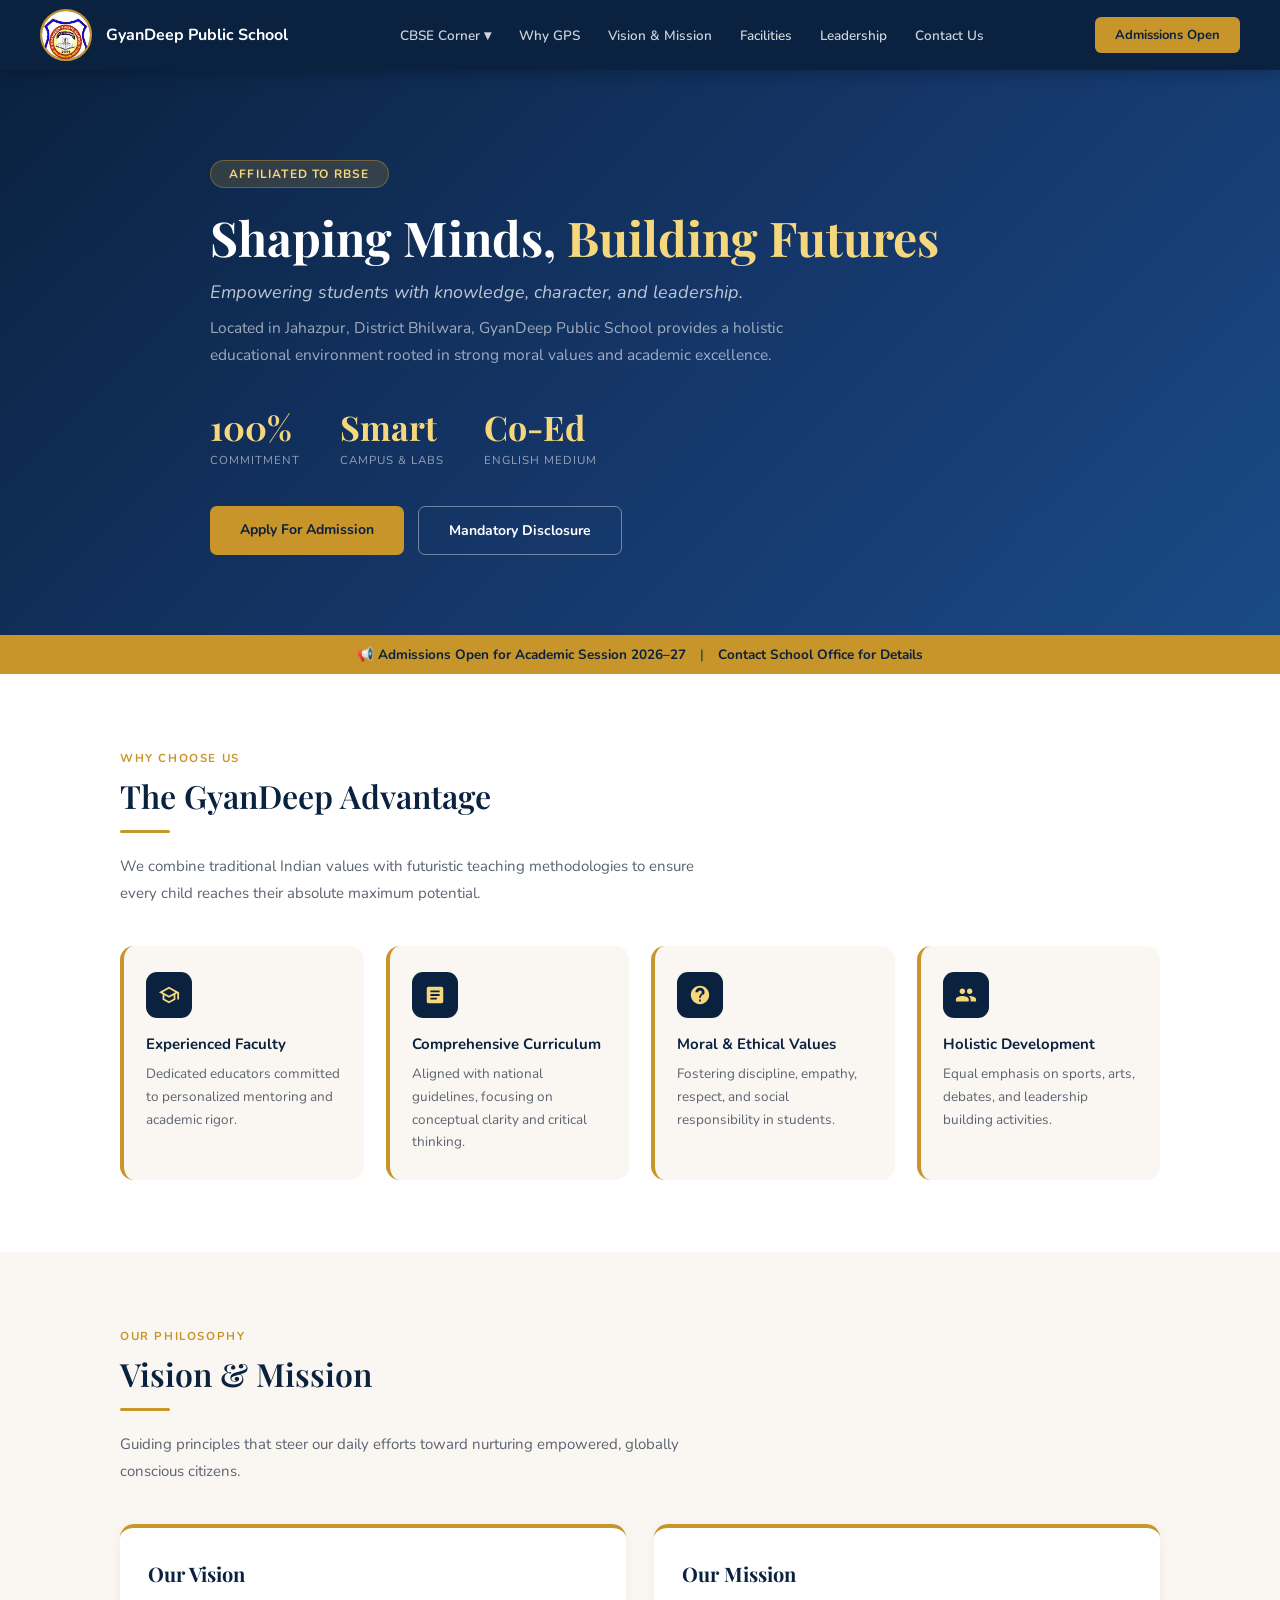
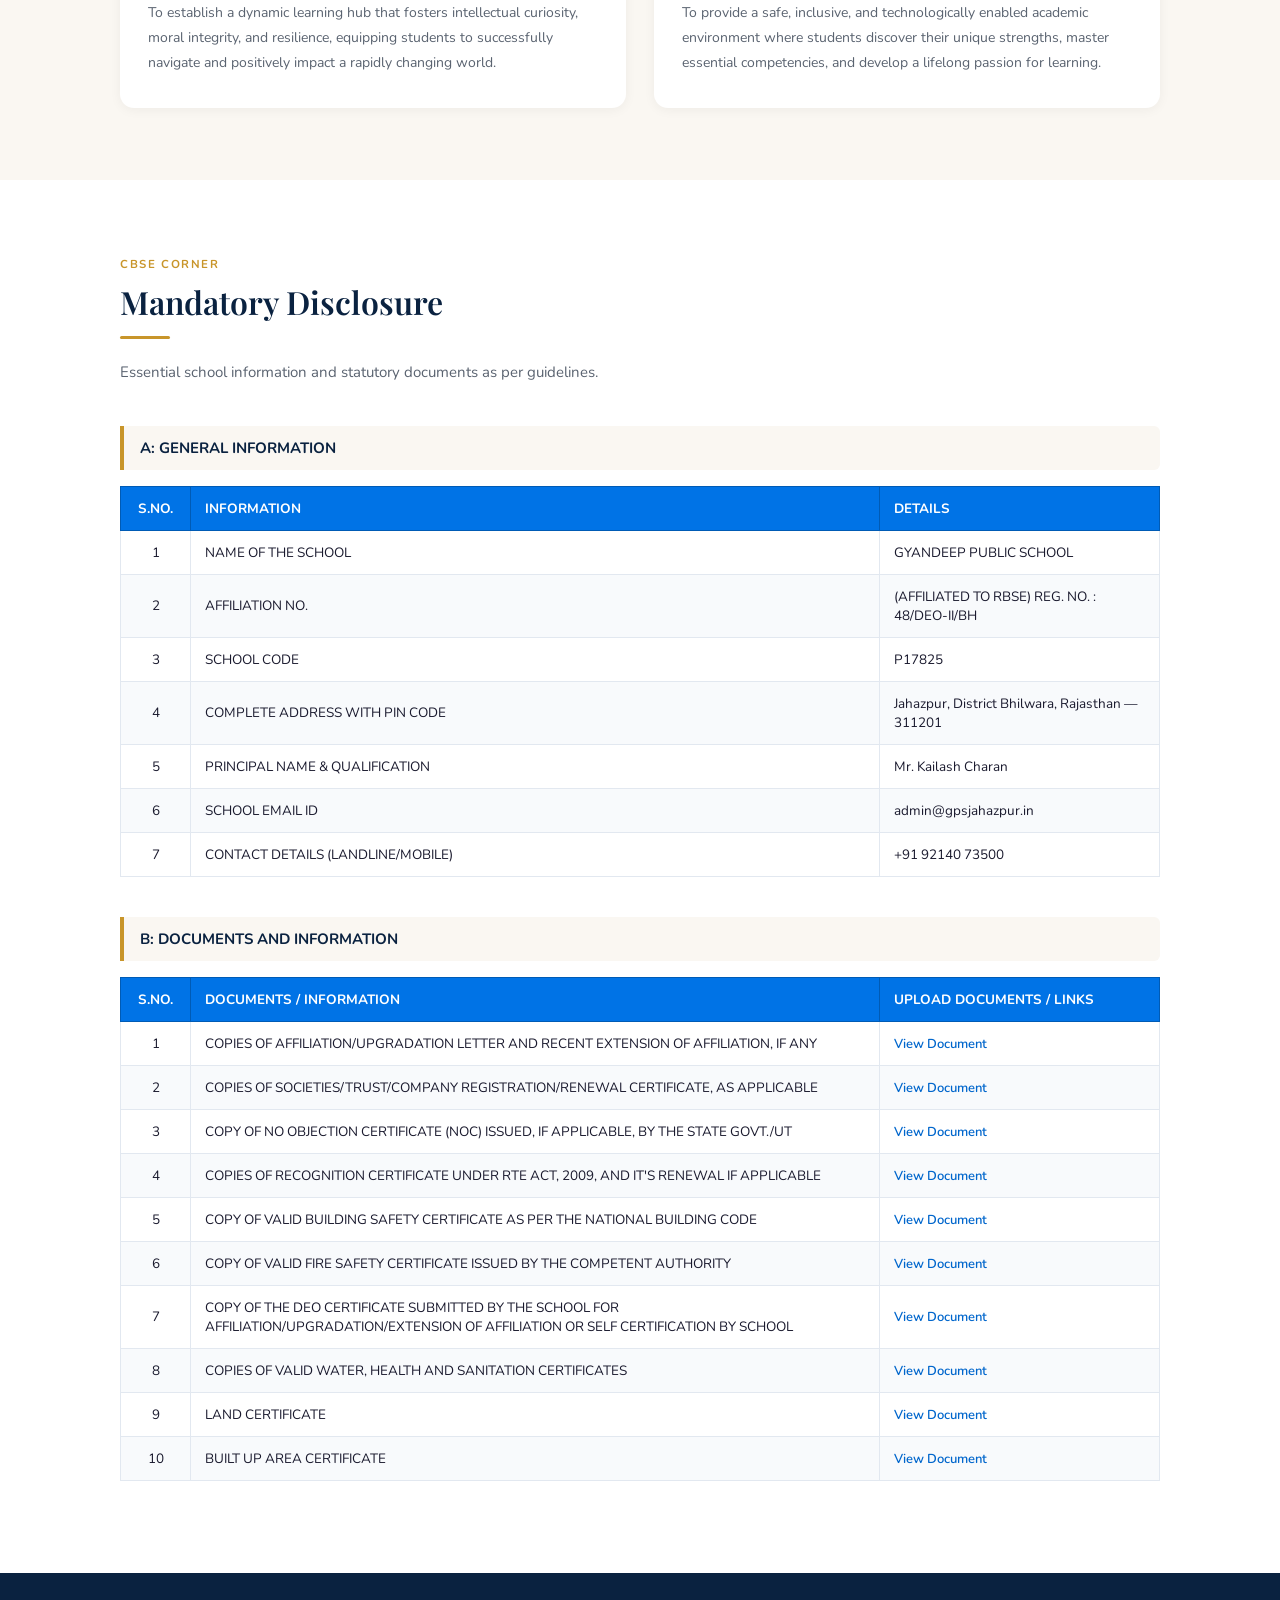
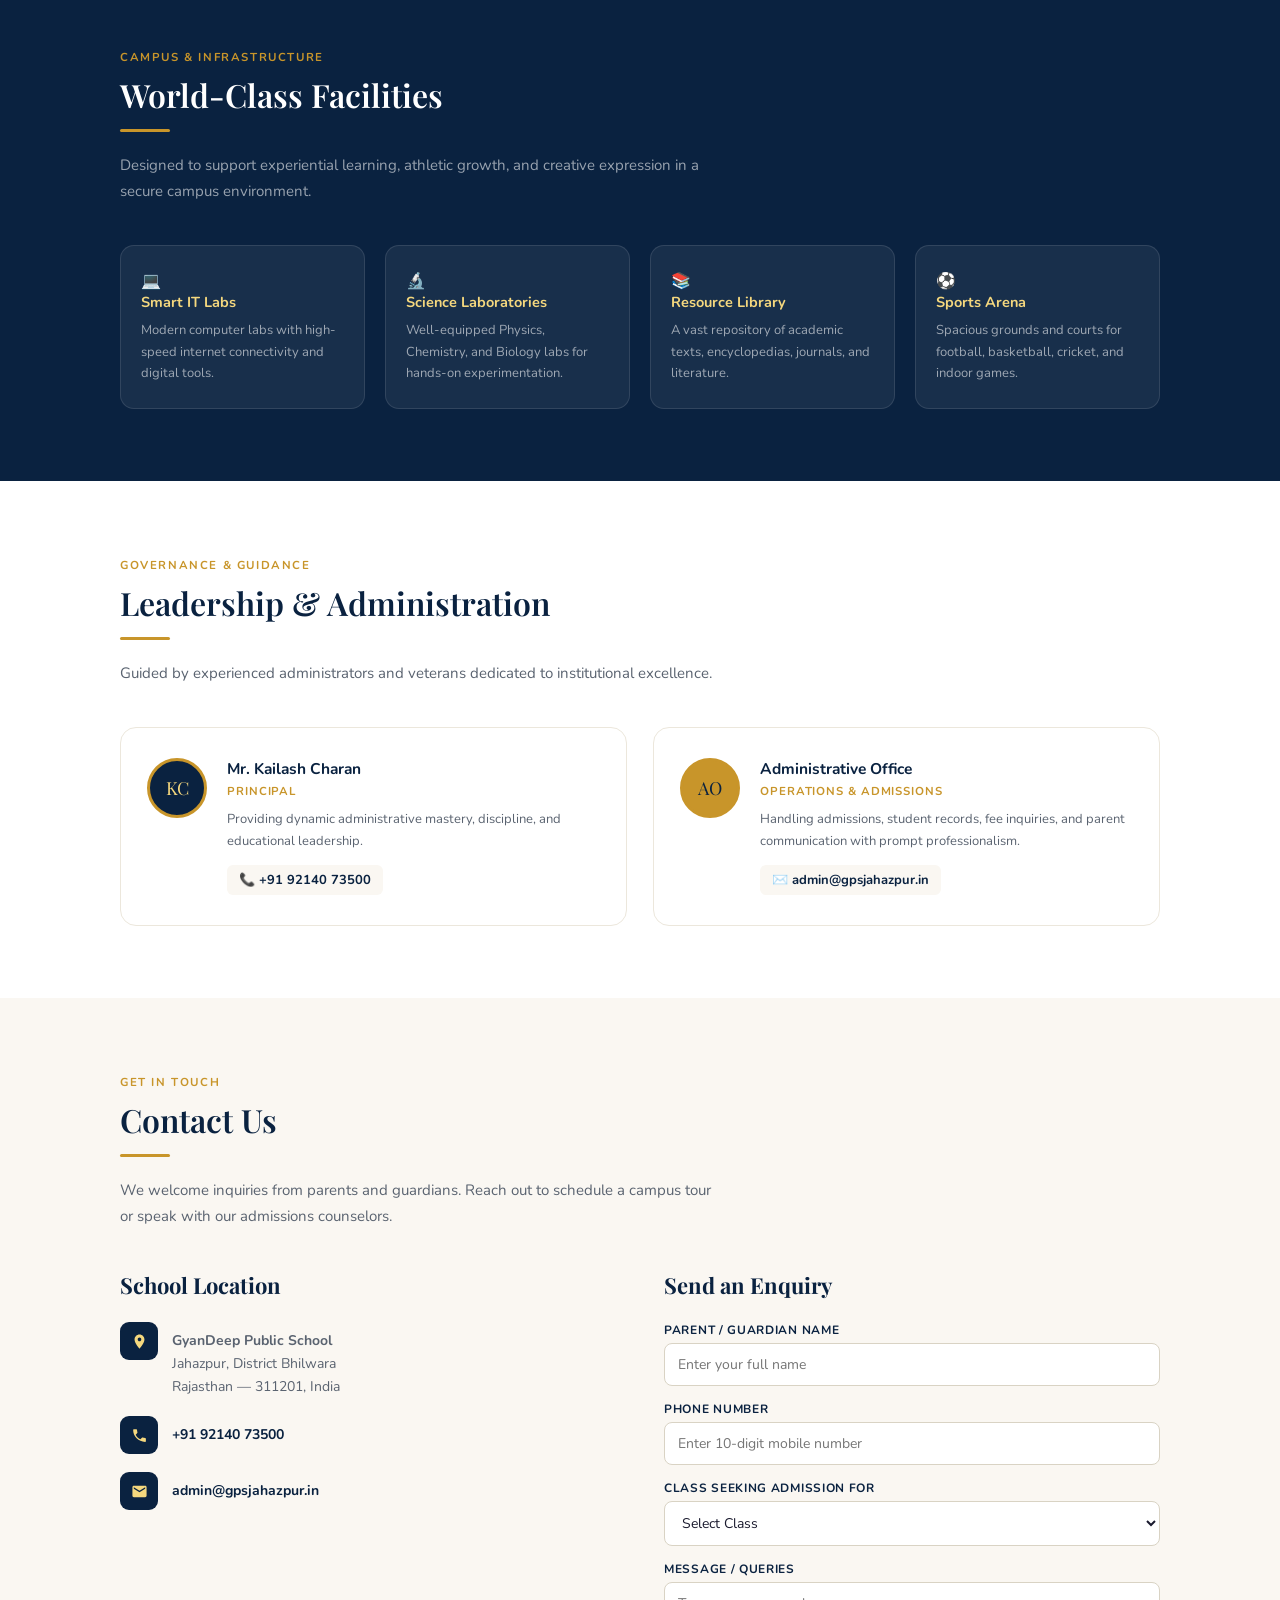
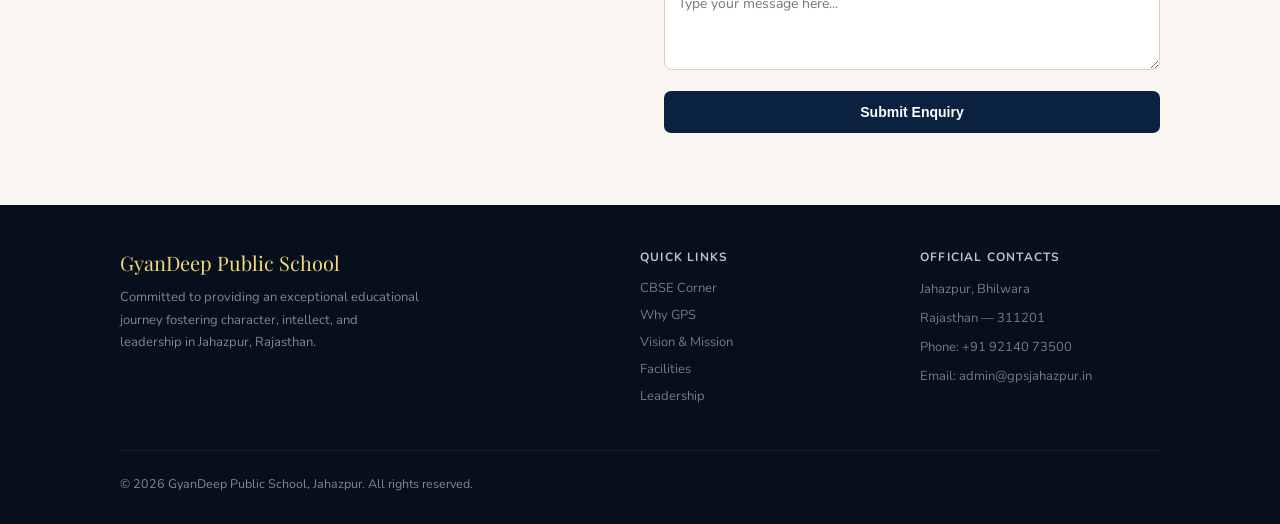
==== index.html @ 869490da "ver6" ====
<!DOCTYPE html>
<html lang="en">
<head>
  <meta charset="UTF-8">
  <meta name="viewport" content="width=device-width, initial-scale=1.0">
  <title>GyanDeep Public School Jahazpur</title>
  <link rel="stylesheet" href="style.css">
  <link href="https://fonts.googleapis.com/css2?family=Nunito:wght@400;600;700&family=Playfair+Display:wght@600;700&display=swap" rel="stylesheet">
</head>
<body>

  <!-- Navigation -->
  <nav>
    <a href="#" class="nav-logo">
      <div class="emblem">
        <img src="LogoS.jpg" alt="GyanDeep Public School Logo">
      </div>
      <span>GyanDeep Public School</span>
    </a>
    <ul class="nav-links">
      <li class="dropdown">
        <a href="#cbse-corner">CBSE Corner ▾</a>
        <div class="dropdown-content">
          <a href="#disclosure">Mandatory Disclosure</a>
        </div>
      </li>
      <li><a href="#why-gps">Why GPS</a></li>
      <li><a href="#vision">Vision & Mission</a></li>
      <li><a href="#facilities">Facilities</a></li>
      <li><a href="#leadership">Leadership</a></li>
      <li><a href="#contact">Contact Us</a></li>
    </ul>
    <a href="#contact" class="nav-cta">Admissions Open</a>
    <button class="hamburger" id="hamburger" aria-label="Toggle menu">
      <span></span>
      <span></span>
      <span></span>
    </button>
  </nav>

  <!-- Mobile Menu -->
  <div class="mobile-menu" id="mobileMenu">
    <a href="#cbse-corner">CBSE Corner</a>
    <a href="#why-gps">Why GPS</a>
    <a href="#vision">Vision & Mission</a>
    <a href="#facilities">Facilities</a>
    <a href="#leadership">Leadership</a>
    <a href="#contact">Contact Us</a>
  </div>

  <!-- Hero Section -->
  <header class="hero">
    <div class="hero-inner">
      <div class="hero-badge">Affiliated to RBSE</div>
      <h1>Shaping Minds, <span>Building Futures</span></h1>
      <p class="tagline">Empowering students with knowledge, character, and leadership.</p>
      <p class="sub">Located in Jahazpur, District Bhilwara, GyanDeep Public School provides a holistic educational environment rooted in strong moral values and academic excellence.</p>
      
      <div class="hero-stats">
        <div class="hero-stat">
          <div class="num">100%</div>
          <div class="lbl">Commitment</div>
        </div>
        <div class="hero-stat">
          <div class="num">Smart</div>
          <div class="lbl">Campus & Labs</div>
        </div>
        <div class="hero-stat">
          <div class="num">Co-Ed</div>
          <div class="lbl">English Medium</div>
        </div>
      </div>

      <div class="hero-btns">
        <a href="#contact" class="btn-primary">Apply For Admission</a>
        <a href="#disclosure" class="btn-outline">Mandatory Disclosure</a>
      </div>
    </div>
  </header>

  <!-- Notice Bar -->
  <div class="notice-bar">
    📢 Admissions Open for Academic Session 2026–27 <span>|</span> Contact School Office for Details
  </div>

  <!-- Why GPS Section -->
  <section id="why-gps">
    <div class="section-inner">
      <span class="section-tag">Why Choose Us</span>
      <h2 class="section-title">The GyanDeep Advantage</h2>
      <div class="divider"></div>
      <p class="section-desc">We combine traditional Indian values with futuristic teaching methodologies to ensure every child reaches their absolute maximum potential.</p>
      
      <div class="why-grid">
        <div class="why-card">
          <div class="why-icon">
            <svg viewBox="0 0 24 24"><path d="M12 3L1 9l4 2.18v6L12 21l7-3.82v-6l2-1.09V17h2V9L12 3zm6.82 6L12 12.72 5.18 9 12 5.28 18.82 9zM17 15.99l-5 2.73-5-2.73v-3.72L12 15l5-2.73v3.72z"/></svg>
          </div>
          <h3>Experienced Faculty</h3>
          <p>Dedicated educators committed to personalized mentoring and academic rigor.</p>
        </div>
        <div class="why-card">
          <div class="why-icon">
            <svg viewBox="0 0 24 24"><path d="M19 3H5c-1.1 0-2 .9-2 2v14c0 1.1.9 2 2 2h14c1.1 0 2-.9 2-2V5c0-1.1-.9-2-2-2zm-5 14H7v-2h7v2zm3-4H7v-2h10v2zm0-4H7V7h10v2z"/></svg>
          </div>
          <h3>Comprehensive Curriculum</h3>
          <p>Aligned with national guidelines, focusing on conceptual clarity and critical thinking.</p>
        </div>
        <div class="why-card">
          <div class="why-icon">
            <svg viewBox="0 0 24 24"><path d="M12 2C6.48 2 2 6.48 2 12s4.48 10 10 10 10-4.48 10-10S17.52 2 12 2zm1 17h-2v-2h2v2zm2.07-7.75l-.9.92C13.45 12.9 13 13.5 13 15h-2v-.5c0-1.1.45-2.1 1.17-2.83l1.24-1.26c.37-.36.59-.86.59-1.41 0-1.1-.9-2-2-2s-2 .9-2 2H7c0-2.76 2.24-5 5-5s5 2.24 5 5c0 1.04-.42 1.99-1.07 2.75z"/></svg>
          </div>
          <h3>Moral & Ethical Values</h3>
          <p>Fostering discipline, empathy, respect, and social responsibility in students.</p>
        </div>
        <div class="why-card">
          <div class="why-icon">
            <svg viewBox="0 0 24 24"><path d="M16 11c1.66 0 2.99-1.34 2.99-3S17.66 5 16 5c-1.66 0-3 1.34-3 3s1.34 3 3 3zm-8 0c1.66 0 2.99-1.34 2.99-3S9.66 5 8 5C6.34 5 5 6.34 5 8s1.34 3 3 3zm0 2c-2.33 0-7 1.17-7 3.5V19h14v-2.5c0-2.33-4.67-3.5-7-3.5zm8 0c-.29 0-.62.02-.97.05 1.16.84 1.97 1.97 1.97 3.45V19h6v-2.5c0-2.33-4.67-3.5-7-3.5z"/></svg>
          </div>
          <h3>Holistic Development</h3>
          <p>Equal emphasis on sports, arts, debates, and leadership building activities.</p>
        </div>
      </div>
    </div>
  </section>

  <!-- Vision & Mission -->
  <section id="vision" class="vm-bg">
    <div class="section-inner">
      <span class="section-tag">Our Philosophy</span>
      <h2 class="section-title">Vision & Mission</h2>
      <div class="divider"></div>
      <p class="section-desc">Guiding principles that steer our daily efforts toward nurturing empowered, globally conscious citizens.</p>

      <div class="vm-grid">
        <div class="vm-card">
          <h3>Our Vision</h3>
          <p>To establish a dynamic learning hub that fosters intellectual curiosity, moral integrity, and resilience, equipping students to successfully navigate and positively impact a rapidly changing world.</p>
        </div>
        <div class="vm-card">
          <h3>Our Mission</h3>
          <p>To provide a safe, inclusive, and technologically enabled academic environment where students discover their unique strengths, master essential competencies, and develop a lifelong passion for learning.</p>
        </div>
      </div>
    </div>
  </section>

  <!-- Mandatory Disclosure Section -->
  <section id="disclosure" class="disclosure-section">
    <div class="section-inner">
      <span class="section-tag" id="cbse-corner">CBSE Corner</span>
      <h2 class="section-title">Mandatory Disclosure</h2>
      <div class="divider"></div>
      <p class="section-desc">Essential school information and statutory documents as per guidelines.</p>

      <!-- A: General Information -->
      <div class="disclosure-block">
        <div class="disclosure-table-title">A: GENERAL INFORMATION</div>
        <div class="table-responsive">
          <table class="disclosure-table">
            <thead>
              <tr>
                <th>S.NO.</th>
                <th>INFORMATION</th>
                <th>DETAILS</th>
              </tr>
            </thead>
            <tbody>
              <tr><td>1</td><td>NAME OF THE SCHOOL</td><td>GYANDEEP PUBLIC SCHOOL</td></tr>
              <tr><td>2</td><td>AFFILIATION NO.</td><td>(AFFILIATED TO RBSE) REG. NO. : 48/DEO-II/BH</td></tr>
              <tr><td>3</td><td>SCHOOL CODE</td><td>P17825</td></tr>
              <tr><td>4</td><td>COMPLETE ADDRESS WITH PIN CODE</td><td>Jahazpur, District Bhilwara, Rajasthan — 311201</td></tr>
              <tr><td>5</td><td>PRINCIPAL NAME & QUALIFICATION</td><td>Mr. Kailash Charan</td></tr>
              <tr><td>6</td><td>SCHOOL EMAIL ID</td><td>admin@gpsjahazpur.in</td></tr>
              <tr><td>7</td><td>CONTACT DETAILS (LANDLINE/MOBILE)</td><td>+91 92140 73500</td></tr>
            </tbody>
          </table>
        </div>
      </div>

      <!-- B: Documents and Information -->
      <div class="disclosure-block" style="margin-top: 40px;">
        <div class="disclosure-table-title">B: DOCUMENTS AND INFORMATION</div>
        <div class="table-responsive">
          <table class="disclosure-table">
            <thead>
              <tr>
                <th>S.NO.</th>
                <th>DOCUMENTS / INFORMATION</th>
                <th>UPLOAD DOCUMENTS / LINKS</th>
              </tr>
            </thead>
            <tbody>
              <tr>
                <td>1</td>
                <td>COPIES OF AFFILIATION/UPGRADATION LETTER AND RECENT EXTENSION OF AFFILIATION, IF ANY</td>
                <td><a href="/pdf/affiliation.pdf" target="_blank" class="pdf-link">View Document</a></td>
              </tr>
              <tr>
                <td>2</td>
                <td>COPIES OF SOCIETIES/TRUST/COMPANY REGISTRATION/RENEWAL CERTIFICATE, AS APPLICABLE</td>
                <td><a href="/pdf/societies.pdf" target="_blank" class="pdf-link">View Document</a></td>
              </tr>
              <tr>
                <td>3</td>
                <td>COPY OF NO OBJECTION CERTIFICATE (NOC) ISSUED, IF APPLICABLE, BY THE STATE GOVT./UT</td>
                <td><a href="/pdf/noc.pdf" target="_blank" class="pdf-link">View Document</a></td>
              </tr>
              <tr>
                <td>4</td>
                <td>COPIES OF RECOGNITION CERTIFICATE UNDER RTE ACT, 2009, AND IT'S RENEWAL IF APPLICABLE</td>
                <td><a href="/pdf/rte.pdf" target="_blank" class="pdf-link">View Document</a></td>
              </tr>
              <tr>
                <td>5</td>
                <td>COPY OF VALID BUILDING SAFETY CERTIFICATE AS PER THE NATIONAL BUILDING CODE</td>
                <td><a href="/pdf/building_safety.pdf" target="_blank" class="pdf-link">View Document</a></td>
              </tr>
              <tr>
                <td>6</td>
                <td>COPY OF VALID FIRE SAFETY CERTIFICATE ISSUED BY THE COMPETENT AUTHORITY</td>
                <td><a href="/pdf/fire_safety.pdf" target="_blank" class="pdf-link">View Document</a></td>
              </tr>
              <tr>
                <td>7</td>
                <td>COPY OF THE DEO CERTIFICATE SUBMITTED BY THE SCHOOL FOR AFFILIATION/UPGRADATION/EXTENSION OF AFFILIATION OR SELF CERTIFICATION BY SCHOOL</td>
                <td><a href="/pdf/deo_certificate.pdf" target="_blank" class="pdf-link">View Document</a></td>
              </tr>
              <tr>
                <td>8</td>
                <td>COPIES OF VALID WATER, HEALTH AND SANITATION CERTIFICATES</td>
                <td><a href="/pdf/sanitation.pdf" target="_blank" class="pdf-link">View Document</a></td>
              </tr>
              <tr>
                <td>9</td>
                <td>LAND CERTIFICATE</td>
                <td><a href="/pdf/land_certificate.pdf" target="_blank" class="pdf-link">View Document</a></td>
              </tr>
              <tr>
                <td>10</td>
                <td>BUILT UP AREA CERTIFICATE</td>
                <td><a href="/pdf/built_up_area.pdf" target="_blank" class="pdf-link">View Document</a></td>
              </tr>
            </tbody>
          </table>
        </div>
      </div>

    </div>
  </section>

  <!-- Facilities Section -->
  <section class="fac-bg">
    <div class="section-inner">
      <span class="section-tag">Campus & Infrastructure</span>
      <h2 class="section-title">World-Class Facilities</h2>
      <div class="divider"></div>
      <p class="section-desc">Designed to support experiential learning, athletic growth, and creative expression in a secure campus environment.</p>

      <div class="fac-grid">
        <div class="fac-card">
          <div class="fac-fic">💻</div>
          <h3>Smart IT Labs</h3>
          <p>Modern computer labs with high-speed internet connectivity and digital tools.</p>
        </div>
        <div class="fac-card">
          <div class="fac-fic">🔬</div>
          <h3>Science Laboratories</h3>
          <p>Well-equipped Physics, Chemistry, and Biology labs for hands-on experimentation.</p>
        </div>
        <div class="fac-card">
          <div class="fac-fic">📚</div>
          <h3>Resource Library</h3>
          <p>A vast repository of academic texts, encyclopedias, journals, and literature.</p>
        </div>
        <div class="fac-card">
          <div class="fac-fic">⚽</div>
          <h3>Sports Arena</h3>
          <p>Spacious grounds and courts for football, basketball, cricket, and indoor games.</p>
        </div>
      </div>
    </div>
  </section>

  <!-- Leadership Section -->
  <section id="leadership">
    <div class="section-inner">
      <span class="section-tag">Governance & Guidance</span>
      <h2 class="section-title">Leadership & Administration</h2>
      <div class="divider"></div>
      <p class="section-desc">Guided by experienced administrators and veterans dedicated to institutional excellence.</p>

      <div class="lead-grid">
        <div class="lead-card">
          <div class="lead-avatar">KC</div>
          <div>
            <h3>Mr. Kailash Charan</h3>
            <div class="role">Principal</div>
            <p>Providing dynamic administrative mastery, discipline, and educational leadership.</p>
            <a href="tel:+919214073500" class="phone">📞 +91 92140 73500</a>
          </div>
        </div>
        <div class="lead-card">
          <div class="lead-avatar" style="background: var(--gold); color: var(--navy);">AO</div>
          <div>
            <h3>Administrative Office</h3>
            <div class="role">Operations & Admissions</div>
            <p>Handling admissions, student records, fee inquiries, and parent communication with prompt professionalism.</p>
            <a href="mailto:admin@gpsjahazpur.in" class="phone">✉️ admin@gpsjahazpur.in</a>
          </div>
        </div>
      </div>
    </div>
  </section>

  <!-- Contact Section -->
  <section id="contact" class="contact-bg">
    <div class="section-inner">
      <span class="section-tag">Get In Touch</span>
      <h2 class="section-title">Contact Us</h2>
      <div class="divider"></div>
      <p class="section-desc">We welcome inquiries from parents and guardians. Reach out to schedule a campus tour or speak with our admissions counselors.</p>

      <div class="contact-grid">
        <div class="contact-info">
          <h3>School Location</h3>
          
          <div class="contact-row">
            <div class="contact-icon">
              <svg viewBox="0 0 24 24"><path d="M12 2C8.13 2 5 5.13 5 9c0 5.25 7 13 7 13s7-7.75 7-13c0-3.87-3.13-7-7-7zm0 9.5c-1.38 0-2.5-1.12-2.5-2.5s1.12-2.5 2.5-2.5 2.5 1.12 2.5 2.5-1.12 2.5-2.5 2.5z"/></svg>
            </div>
            <p><strong>GyanDeep Public School</strong><br>Jahazpur, District Bhilwara<br>Rajasthan — 311201, India</p>
          </div>

          <div class="contact-row">
            <div class="contact-icon">
              <svg viewBox="0 0 24 24"><path d="M6.62 10.79c1.44 2.83 3.76 5.14 6.59 6.59l2.2-2.2c.27-.27.67-.36 1.02-.24 1.12.37 2.33.57 3.57.57.55 0 1 .45 1 1V20c0 .55-.45 1-1 1-9.39 0-17-7.61-17-17 0-.55.45-1 1-1h3.5c.55 0 1 .45 1 1 0 1.25.2 2.45.57 3.57.11.35.03.74-.25 1.02l-2.2 2.2z"/></svg>
            </div>
            <p><a href="tel:+919214073500">+91 92140 73500</a></p>
          </div>

          <div class="contact-row">
            <div class="contact-icon">
              <svg viewBox="0 0 24 24"><path d="M20 4H4c-1.1 0-1.99.9-1.99 2L2 18c0 1.1.9 2 2 2h16c1.1 0 2-.9 2-2V6c0-1.1-.9-2-2-2zm0 4l-8 5-8-5V6l8 5 8-5v2z"/></svg>
            </div>
            <p><a href="mailto:admin@gpsjahazpur.in">admin@gpsjahazpur.in</a></p>
          </div>
        </div>

        <div class="contact-form">
          <h3>Send an Enquiry</h3>
          <form onsubmit="event.preventDefault(); alert('Thank you for your enquiry. We will contact you soon!');">
            <div class="form-row">
              <label for="name">Parent / Guardian Name</label>
              <input type="text" id="name" required placeholder="Enter your full name">
            </div>
            <div class="form-row">
              <label for="phone">Phone Number</label>
              <input type="tel" id="phone" required placeholder="Enter 10-digit mobile number">
            </div>
            <div class="form-row">
              <label for="class">Class Seeking Admission For</label>
              <select id="class">
                <option>Select Class</option>
                <option>Primary Classes</option>
                <option>Middle Classes</option>
                <option>Secondary Classes</option>
              </select>
            </div>
            <div class="form-row">
              <label for="message">Message / Queries</label>
              <textarea id="message" placeholder="Type your message here..."></textarea>
            </div>
            <button type="submit" class="submit-btn">Submit Enquiry</button>
          </form>
        </div>
      </div>
    </div>
  </section>

  <!-- Footer -->
  <footer>
    <div class="footer-inner">
      <div class="footer-top">
        <div class="footer-brand">
          <div class="logo">GyanDeep Public School</div>
          <p>Committed to providing an exceptional educational journey fostering character, intellect, and leadership in Jahazpur, Rajasthan.</p>
        </div>
        <div class="footer-col">
          <h4>Quick Links</h4>
          <a href="#cbse-corner">CBSE Corner</a>
          <a href="#why-gps">Why GPS</a>
          <a href="#vision">Vision & Mission</a>
          <a href="#facilities">Facilities</a>
          <a href="#leadership">Leadership</a>
        </div>
        <div class="footer-col">
          <h4>Official Contacts</h4>
          <p>Jahazpur, Bhilwara</p>
          <p>Rajasthan — 311201</p>
          <p>Phone: +91 92140 73500</p>
          <p>Email: admin@gpsjahazpur.in</p>
        </div>
      </div>
      <div class="footer-bottom">
        <p>&copy; 2026 GyanDeep Public School, Jahazpur. All rights reserved.</p>
      </div>
    </div>
  </footer>

  <script>
    const hamburger = document.getElementById('hamburger');
    const mobileMenu = document.getElementById('mobileMenu');
    hamburger.addEventListener('click', () => {
      mobileMenu.classList.toggle('open');
    });
    document.querySelectorAll('.mobile-menu a').forEach(link => {
      link.addEventListener('click', () => {
        mobileMenu.classList.remove('open');
      });
    });
  </script>
</body>
</html>
---- style.css ----
*, *::before, *::after { 
  box-sizing: border-box; 
  margin: 0; 
  padding: 0; 
}

:root {
  --navy: #0a2240;
  --gold: #c8952a;
  --gold-light: #f5d87e;
  --cream: #faf7f2;
  --text: #1a1a2e;
  --muted: #5a6370;
  --white: #ffffff;
}

html { 
  scroll-behavior: smooth; 
}

body { 
  font-family: 'Nunito', sans-serif; 
  color: var(--text); 
  background: var(--white); 
}

/* ── NAV ── */
nav {
  background: var(--navy);
  position: sticky; 
  top: 0; 
  z-index: 100;
  display: flex; 
  align-items: center; 
  justify-content: space-between;
  padding: 0 40px; 
  height: 70px;
  box-shadow: 0 2px 16px rgba(0,0,0,0.28);
}

.nav-logo { 
  display: flex; 
  align-items: center; 
  gap: 14px; 
  text-decoration: none; 
}

.nav-logo .emblem {
  width: 52px; 
  height: 52px; 
  background: var(--white); 
  border-radius: 50%;
  display: flex; 
  align-items: center; 
  justify-content: center;
  flex-shrink: 0;
  overflow: hidden;
  border: 2px solid var(--gold);
}

.nav-logo .emblem img {
  width: 100%;
  height: 100%;
  object-fit: cover;
}

.nav-logo span { 
  color: var(--white); 
  font-weight: 700; 
  font-size: 16px; 
}

.nav-links { 
  display: flex; 
  gap: 28px; 
  list-style: none; 
  align-items: center;
}

.nav-links a { 
  color: rgba(255,255,255,0.80); 
  text-decoration: none; 
  font-size: 13.5px; 
  font-weight: 600; 
  transition: color 0.2s; 
}

.nav-links a:hover { 
  color: var(--gold-light); 
}

/* Dropdown Menu Styles */
.nav-links .dropdown {
  position: relative;
}

.nav-links .dropdown-content {
  display: none;
  position: absolute;
  top: 100%;
  left: 0;
  background: var(--navy);
  min-width: 200px;
  box-shadow: 0 8px 20px rgba(0,0,0,0.3);
  border-radius: 6px;
  padding: 10px 0;
  z-index: 110;
  border-top: 2px solid var(--gold);
}

.nav-links .dropdown-content a {
  display: block;
  padding: 10px 18px;
  color: rgba(255,255,255,0.85);
  font-size: 13px;
  white-space: nowrap;
}

.nav-links .dropdown-content a:hover {
  background: rgba(200,149,42,0.15);
  color: var(--gold-light);
}

.nav-links .dropdown:hover .dropdown-content {
  display: block;
}

.nav-cta {
  background: var(--gold); 
  color: var(--navy); 
  border: none;
  padding: 9px 20px; 
  border-radius: 6px; 
  font-size: 13px; 
  font-weight: 700; 
  cursor: pointer;
  transition: background 0.2s; 
  text-decoration: none; 
  display: inline-block;
}

.nav-cta:hover { 
  background: var(--gold-light); 
}

.hamburger { 
  display: none; 
  flex-direction: column; 
  gap: 5px; 
  cursor: pointer; 
  background: none; 
  border: none; 
  padding: 4px; 
}

.hamburger span { 
  width: 24px; 
  height: 2px; 
  background: white; 
  border-radius: 2px; 
  display: block; 
  transition: all 0.3s; 
}

.mobile-menu {
  display: none; 
  position: fixed; 
  top: 70px; 
  left: 0; 
  right: 0;
  background: var(--navy); 
  padding: 20px 32px; 
  z-index: 99;
  flex-direction: column; 
  gap: 16px;
  box-shadow: 0 8px 24px rgba(0,0,0,0.3);
}

.mobile-menu.open { 
  display: flex; 
}

.mobile-menu a { 
  color: rgba(255,255,255,0.85); 
  text-decoration: none; 
  font-size: 15px; 
  font-weight: 600; 
  padding: 6px 0; 
  border-bottom: 1px solid rgba(255,255,255,0.1); 
}

/* ── HERO ── */
.hero {
  background: linear-gradient(135deg, var(--navy) 0%, #15376a 55%, #1a4a85 100%);
  color: white; 
  padding: 90px 40px 80px; 
  position: relative; 
  overflow: hidden;
}

.hero-inner { 
  max-width: 860px; 
  margin: 0 auto; 
  position: relative; 
}

.hero-badge {
  display: inline-block; 
  background: rgba(200,149,42,0.20); 
  color: var(--gold-light);
  border: 1px solid rgba(200,149,42,0.42); 
  border-radius: 20px;
  padding: 5px 18px; 
  font-size: 12px; 
  font-weight: 700; 
  letter-spacing: 1.2px;
  text-transform: uppercase; 
  margin-bottom: 22px;
}

.hero h1 {
  font-family: 'Playfair Display', serif; 
  font-size: 48px; 
  font-weight: 700;
  line-height: 1.16; 
  margin-bottom: 14px;
}

.hero h1 span { 
  color: var(--gold-light); 
}

.hero .tagline { 
  font-size: 18px; 
  color: rgba(255,255,255,0.72); 
  margin-bottom: 10px; 
  font-style: italic; 
}

.hero .sub { 
  font-size: 15.5px; 
  color: rgba(255,255,255,0.60); 
  margin-bottom: 36px; 
  max-width: 620px; 
  line-height: 1.75; 
}

.hero-stats { 
  display: flex; 
  gap: 40px; 
  margin-bottom: 38px; 
  flex-wrap: wrap; 
}

.hero-stat .num { 
  font-family: 'Playfair Display', serif; 
  font-size: 34px; 
  font-weight: 700; 
  color: var(--gold-light); 
}

.hero-stat .lbl { 
  font-size: 11.5px; 
  color: rgba(255,255,255,0.55); 
  text-transform: uppercase; 
  letter-spacing: 1px; 
  margin-top: 2px; 
}

.hero-btns { 
  display: flex; 
  gap: 14px; 
  flex-wrap: wrap; 
}

.btn-primary {
  background: var(--gold); 
  color: var(--navy); 
  border: none;
  padding: 14px 30px; 
  border-radius: 7px; 
  font-size: 14px; 
  font-weight: 700; 
  cursor: pointer;
  transition: all 0.2s; 
  text-decoration: none; 
  display: inline-block;
}

.btn-primary:hover { 
  background: var(--gold-light); 
}

.btn-outline {
  background: transparent; 
  color: white; 
  border: 1.5px solid rgba(255,255,255,0.40);
  padding: 14px 30px; 
  border-radius: 7px; 
  font-size: 14px; 
  font-weight: 700; 
  cursor: pointer;
  transition: all 0.2s; 
  text-decoration: none; 
  display: inline-block;
}

.btn-outline:hover { 
  border-color: var(--gold-light); 
  color: var(--gold-light); 
}

/* ── NOTICE BAR ── */
.notice-bar {
  background: var(--gold); 
  color: var(--navy);
  text-align: center; 
  padding: 10px 24px; 
  font-size: 13.5px; 
  font-weight: 700;
}

.notice-bar span { 
  opacity: 0.75; 
  font-weight: 600; 
  margin: 0 10px; 
}

/* ── SECTIONS ── */
section { 
  padding: 72px 40px; 
}

.section-inner { 
  max-width: 1040px; 
  margin: 0 auto; 
}

.section-tag {
  display: inline-block; 
  font-size: 11.5px; 
  font-weight: 700; 
  text-transform: uppercase;
  letter-spacing: 1.6px; 
  color: var(--gold); 
  margin-bottom: 10px;
}

.section-title {
  font-family: 'Playfair Display', serif; 
  font-size: 32px; 
  font-weight: 600;
  color: var(--navy); 
  margin-bottom: 14px; 
  line-height: 1.25;
}

.section-desc { 
  font-size: 15px; 
  color: var(--muted); 
  max-width: 600px; 
  line-height: 1.78; 
  margin-bottom: 40px; 
}

.divider { 
  height: 3px; 
  background: var(--gold); 
  width: 50px; 
  margin-bottom: 20px; 
  border-radius: 2px; 
}

/* ── WHY GPS ── */
.why-grid { 
  display: grid; 
  grid-template-columns: repeat(auto-fit, minmax(220px, 1fr)); 
  gap: 22px; 
}

.why-card {
  background: var(--cream); 
  border-radius: 14px; 
  padding: 26px 22px;
  border-left: 4px solid var(--gold); 
  transition: box-shadow 0.25s, transform 0.25s;
}

.why-card:hover { 
  box-shadow: 0 8px 28px rgba(0,0,0,0.1); 
  transform: translateY(-4px); 
}

.why-icon {
  width: 46px; 
  height: 46px; 
  background: var(--navy); 
  border-radius: 11px;
  display: flex; 
  align-items: center; 
  justify-content: center; 
  margin-bottom: 16px;
}

.why-icon svg { 
  width: 22px; 
  height: 22px; 
  fill: var(--gold-light); 
}

.why-card h3 { 
  font-size: 15px; 
  font-weight: 700; 
  color: var(--navy); 
  margin-bottom: 9px; 
}

.why-card p { 
  font-size: 13.5px; 
  color: var(--muted); 
  line-height: 1.68; 
}

/* ── VISION & MISSION ── */
.vm-bg { 
  background: var(--cream); 
}

.vm-grid { 
  display: grid; 
  grid-template-columns: 1fr 1fr; 
  gap: 28px; 
}

.vm-card {
  background: var(--white); 
  border-radius: 14px; 
  padding: 32px 28px;
  border-top: 4px solid var(--gold); 
  box-shadow: 0 2px 12px rgba(0,0,0,0.05);
}

.vm-card h3 { 
  font-family: 'Playfair Display', serif; 
  font-size: 20px; 
  color: var(--navy); 
  margin-bottom: 14px; 
}

.vm-card p { 
  font-size: 14px; 
  color: var(--muted); 
  line-height: 1.78; 
}

/* ── FACILITIES ── */
.fac-bg { 
  background: var(--navy); 
}

.fac-bg .section-title { 
  color: var(--white); 
}

.fac-bg .section-desc { 
  color: rgba(255,255,255,0.58); 
}

.fac-grid { 
  display: grid; 
  grid-template-columns: repeat(auto-fit, minmax(210px, 1fr)); 
  gap: 20px; 
}

.fac-card {
  background: rgba(255,255,255,0.06); 
  border: 1px solid rgba(255,255,255,0.11);
  border-radius: 14px; 
  padding: 24px 20px; 
  transition: background 0.25s, border-color 0.25s;
}

.fac-card:hover { 
  background: rgba(200,149,42,0.13); 
  border-color: rgba(200,149,42,0.35); 
}

.fac-card .fic { 
  font-size: 30px; 
  margin-bottom: 14px; 
}

.fac-card h3 { 
  font-size: 14.5px; 
  font-weight: 700; 
  color: var(--gold-light); 
  margin-bottom: 8px; 
}

.fac-card p { 
  font-size: 13px; 
  color: rgba(255,255,255,0.58); 
  line-height: 1.65; 
}

/* ── MANDATORY DISCLOSURE SECTION STYLES ── */
.disclosure-section {
  background: var(--white);
}

.disclosure-block {
  margin-bottom: 20px;
}

.disclosure-table-title {
  font-size: 15px;
  font-weight: 700;
  color: var(--navy);
  background: var(--cream);
  padding: 12px 16px;
  border-left: 4px solid var(--gold);
  margin-bottom: 16px;
  border-radius: 0 6px 6px 0;
}

.table-responsive {
  width: 100%;
  overflow-x: auto;
}

.disclosure-table {
  width: 100%;
  border-collapse: collapse;
  text-align: left;
  font-size: 13.5px;
}

.disclosure-table th {
  background: #0073e6;
  color: var(--white);
  padding: 12px 14px;
  font-weight: 700;
  border: 1px solid #005bb5;
}

.disclosure-table td {
  padding: 12px 14px;
  border: 1px solid #e2e8f0;
  color: var(--text);
  vertical-align: middle;
}

.disclosure-table tr:nth-child(even) {
  background-color: #f8fafc;
}

.disclosure-table th:nth-child(1),
.disclosure-table td:nth-child(1) {
  width: 70px;
  text-align: center;
}

.disclosure-table th:nth-child(3),
.disclosure-table td:nth-child(3) {
  width: 280px;
}

.pdf-link {
  color: #0066cc;
  font-weight: 600;
  text-decoration: none;
  font-size: 13px;
}

.pdf-link:hover {
  text-decoration: underline;
  color: #004080;
}

/* ── LEADERSHIP ── */
.lead-grid { 
  display: grid; 
  grid-template-columns: repeat(auto-fit, minmax(300px, 1fr)); 
  gap: 26px; 
}

.lead-card {
  background: var(--white); 
  border: 1px solid #ece7dc;
  border-radius: 16px; 
  padding: 30px 26px; 
  display: flex; 
  gap: 20px; 
  align-items: flex-start;
  transition: box-shadow 0.25s, transform 0.25s;
}

.lead-card:hover { 
  box-shadow: 0 10px 32px rgba(10,34,64,0.11); 
  transform: translateY(-3px); 
}

.lead-avatar {
  width: 60px; 
  height: 60px; 
  border-radius: 50%;
  background: var(--navy); 
  display: flex; 
  align-items: center; 
  justify-content: center;
  font-family: 'Playfair Display', serif; 
  font-size: 18px; 
  color: var(--gold-light);
  flex-shrink: 0; 
  border: 3px solid var(--gold);
}

.lead-card h3 { 
  font-size: 15.5px; 
  font-weight: 700; 
  color: var(--navy); 
  margin-bottom: 4px; 
}

.lead-card .role { 
  font-size: 11.5px; 
  color: var(--gold); 
  font-weight: 700; 
  text-transform: uppercase; 
  letter-spacing: 0.9px; 
  margin-bottom: 10px; 
}

.lead-card p { 
  font-size: 13px; 
  color: var(--muted); 
  line-height: 1.68; 
}

.lead-card .phone {
  display: inline-flex; 
  align-items: center; 
  gap: 6px; 
  margin-top: 12px;
  background: var(--cream); 
  border-radius: 6px; 
  padding: 6px 12px;
  font-size: 13px; 
  font-weight: 700; 
  color: var(--navy); 
  text-decoration: none;
}

/* ── CONTACT ── */
.contact-bg { 
  background: var(--cream); 
}

.contact-grid { 
  display: grid; 
  grid-template-columns: 1fr 1fr; 
  gap: 48px; 
  align-items: start; 
}

.contact-info h3 { 
  font-family: 'Playfair Display', serif; 
  font-size: 22px; 
  color: var(--navy); 
  margin-bottom: 22px; 
}

.contact-row { 
  display: flex; 
  gap: 14px; 
  margin-bottom: 18px; 
  align-items: flex-start; 
}

.contact-icon {
  width: 38px; 
  height: 38px; 
  background: var(--navy); 
  border-radius: 9px;
  display: flex; 
  align-items: center; 
  justify-content: center; 
  flex-shrink: 0;
}

.contact-icon svg { 
  width: 17px; 
  height: 17px; 
  fill: var(--gold-light); 
}

.contact-row p { 
  font-size: 14px; 
  color: var(--muted); 
  line-height: 1.65; 
  padding-top: 7px; 
}

.contact-row a { 
  color: var(--navy); 
  font-weight: 700; 
  text-decoration: none; 
}

.contact-form h3 { 
  font-family: 'Playfair Display', serif; 
  font-size: 22px; 
  color: var(--navy); 
  margin-bottom: 22px; 
}

.form-row { 
  margin-bottom: 15px; 
}

.form-row label { 
  display: block; 
  font-size: 12px; 
  font-weight: 700; 
  color: var(--navy); 
  margin-bottom: 5px; 
  text-transform: uppercase; 
  letter-spacing: 0.7px; 
}

.form-row input, .form-row textarea, .form-row select {
  width: 100%; 
  padding: 11px 13px; 
  border: 1.5px solid #d9d3c4; 
  border-radius: 8px;
  font-family: 'Nunito', sans-serif; 
  font-size: 14px; 
  color: var(--text);
  background: var(--white); 
  outline: none; 
}

.form-row textarea { 
  resize: vertical; 
  min-height: 88px; 
}

.submit-btn {
  background: var(--navy); 
  color: white; 
  border: none; 
  padding: 13px 28px;
  border-radius: 7px; 
  font-size: 14px; 
  font-weight: 700; 
  cursor: pointer; 
  width: 100%;
}

.submit-btn:hover { 
  background: #0f3260; 
}

/* ── FOOTER ── */
footer {
  background: #060f1c; 
  color: rgba(255,255,255,0.5); 
  padding: 44px 40px 32px;
}

.footer-inner { 
  max-width: 1040px; 
  margin: 0 auto; 
}

.footer-top { 
  display: grid; 
  grid-template-columns: 2fr 1fr 1fr; 
  gap: 40px; 
  margin-bottom: 36px; 
}

.footer-brand .logo { 
  font-family: 'Playfair Display', serif; 
  font-size: 20px; 
  color: var(--gold-light); 
  margin-bottom: 10px; 
}

.footer-brand p { 
  font-size: 13px; 
  line-height: 1.72; 
  max-width: 300px; 
}

.footer-col h4 { 
  font-size: 12px; 
  font-weight: 700; 
  color: rgba(255,255,255,0.75); 
  text-transform: uppercase; 
  letter-spacing: 1.2px; 
  margin-bottom: 14px; 
}

.footer-col a { 
  display: block; 
  color: rgba(255,255,255,0.45); 
  text-decoration: none; 
  font-size: 13px; 
  margin-bottom: 9px; 
}

.footer-col p { 
  font-size: 13px; 
  color: rgba(255,255,255,0.45); 
  margin-bottom: 8px; 
  line-height: 1.6; 
}

.footer-bottom { 
  border-top: 1px solid rgba(255,255,255,0.07); 
  padding-top: 24px; 
}

.footer-bottom p { 
  font-size: 12.5px; 
}

/* ── RESPONSIVE ── */
@media (max-width: 768px) {
  nav { padding: 0 20px; }
  .nav-links, .nav-cta { display: none; }
  .hamburger { display: flex; }
  .hero { padding: 60px 20px 56px; }
  .hero h1 { font-size: 32px; }
  section { padding: 52px 20px; }
  footer { padding: 36px 20px 24px; }
}

@media (max-width: 720px) {
  .contact-grid { grid-template-columns: 1fr; }
  .footer-top { grid-template-columns: 1fr; gap: 28px; }
}

@media (max-width: 640px) {
  .vm-grid { grid-template-columns: 1fr; }
}
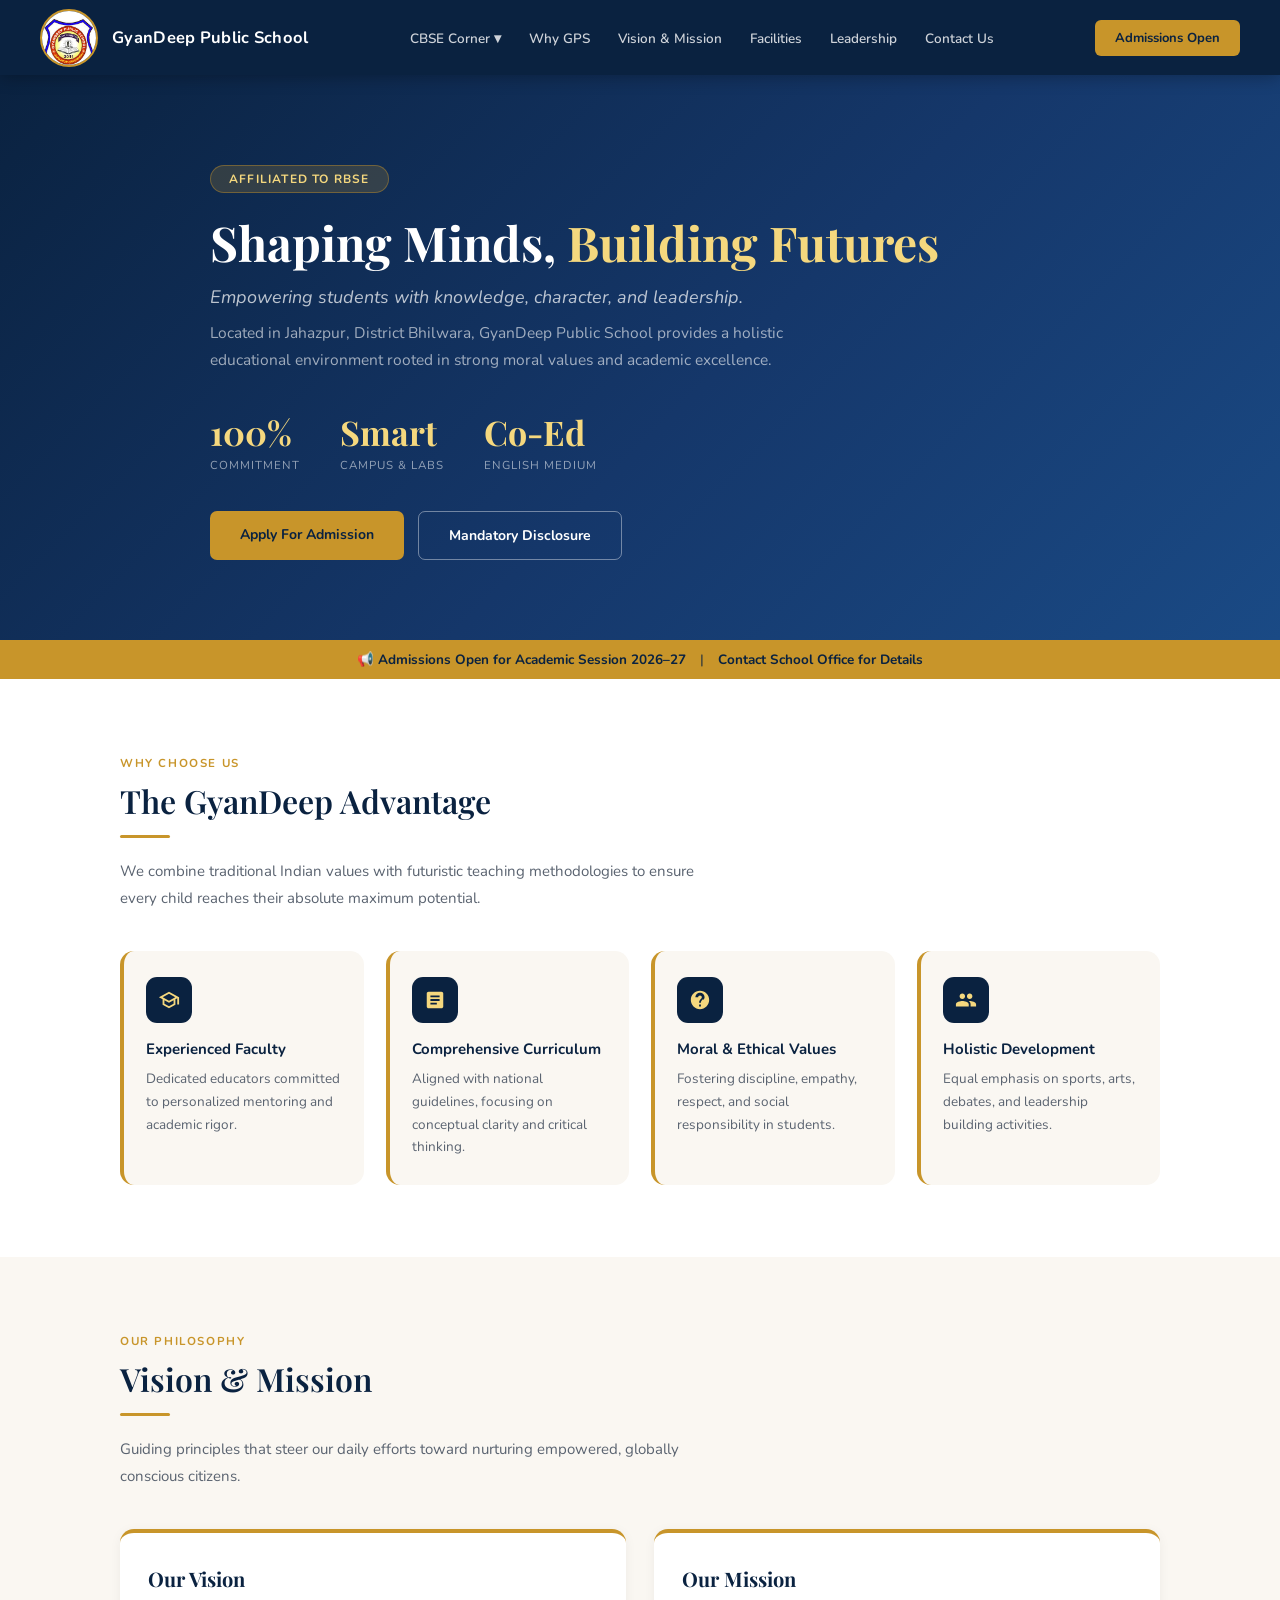
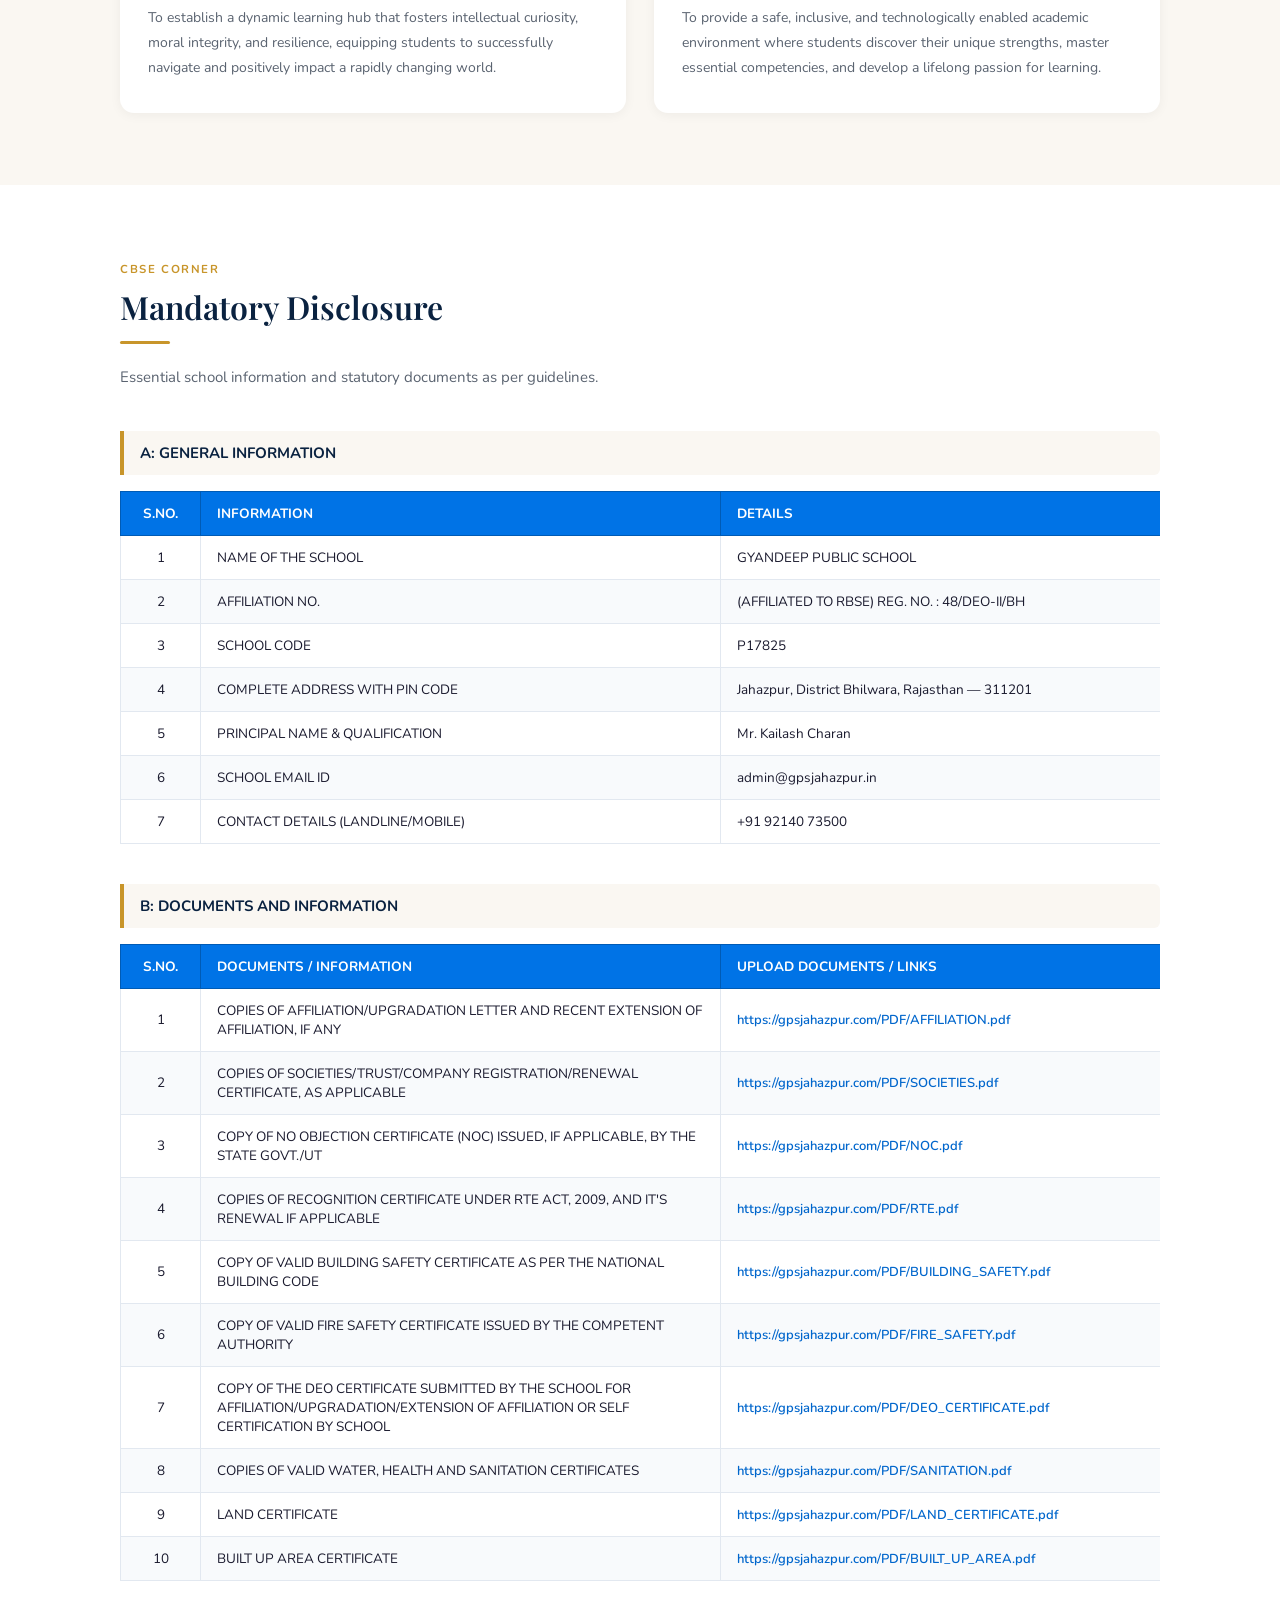
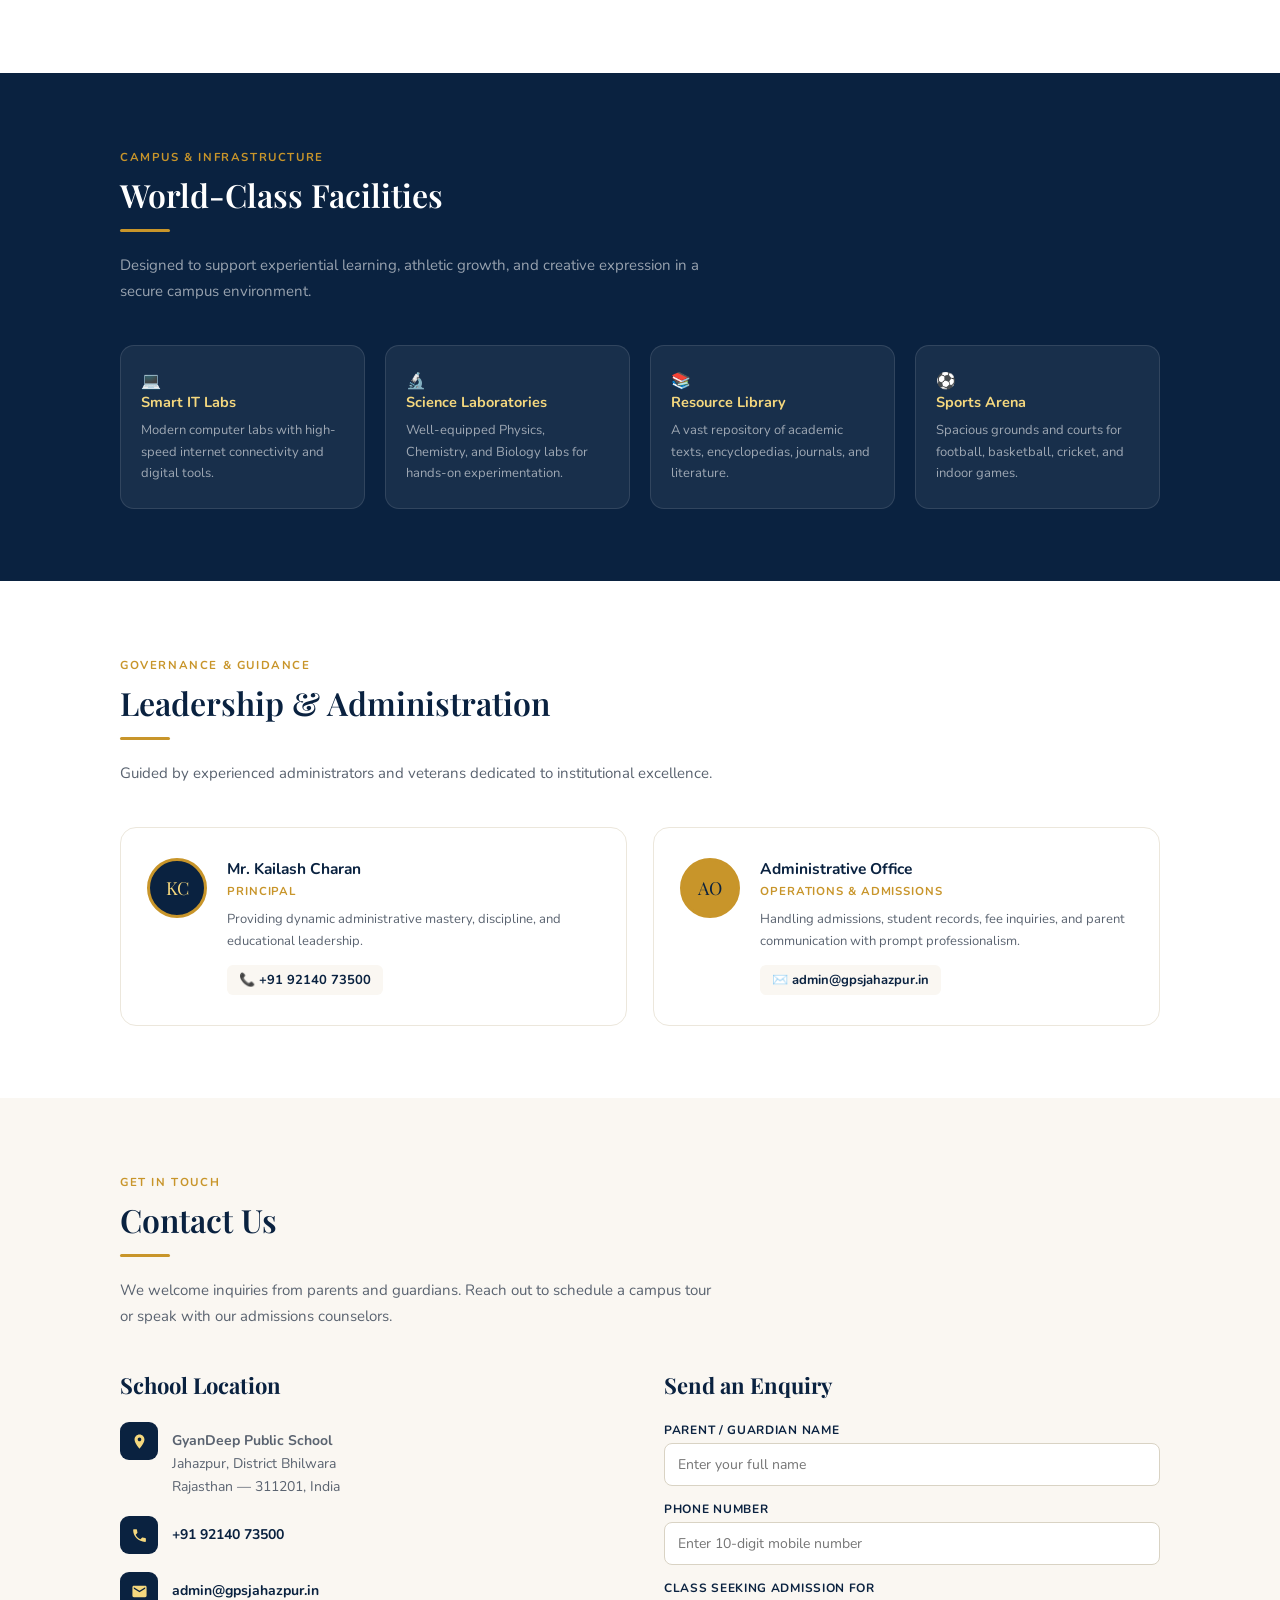
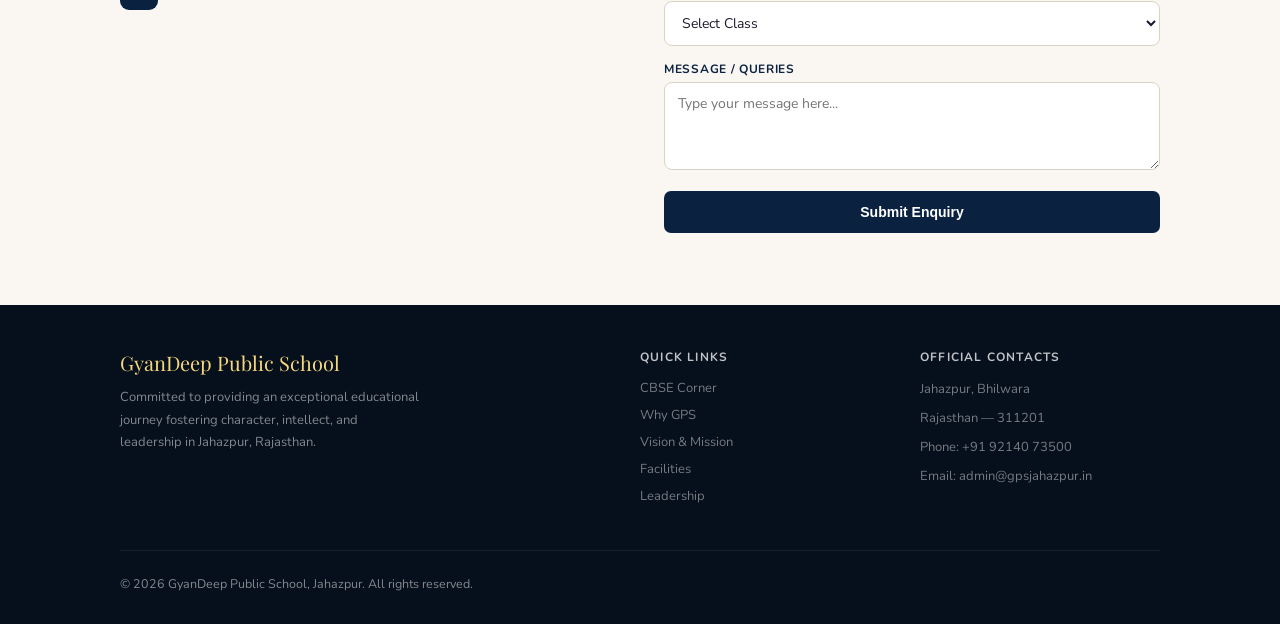
==== commit a178c337: "ver8" ====
--- a/index.html
+++ b/index.html
@@ -167,7 +167,7 @@
             </thead>
             <tbody>
               <tr><td>1</td><td>NAME OF THE SCHOOL</td><td>GYANDEEP PUBLIC SCHOOL</td></tr>
-              <tr><td>2</td><td>AFFILIATION NO.</td><td>(AFFILIATED TO RBSE) REG. NO. : 48/DEO-II/BH</td></tr>
+              <tr><td>2</td><td>AFFILIATION NO.</td><td class="nowrap-text">(AFFILIATED TO RBSE) REG. NO. : 48/DEO-II/BH</td></tr>
               <tr><td>3</td><td>SCHOOL CODE</td><td>P17825</td></tr>
               <tr><td>4</td><td>COMPLETE ADDRESS WITH PIN CODE</td><td>Jahazpur, District Bhilwara, Rajasthan — 311201</td></tr>
               <tr><td>5</td><td>PRINCIPAL NAME & QUALIFICATION</td><td>Mr. Kailash Charan</td></tr>
@@ -194,52 +194,52 @@
               <tr>
                 <td>1</td>
                 <td>COPIES OF AFFILIATION/UPGRADATION LETTER AND RECENT EXTENSION OF AFFILIATION, IF ANY</td>
-                <td><a href="/pdf/affiliation.pdf" target="_blank" class="pdf-link">View Document</a></td>
+                <td><a href="https://gpsjahazpur.com/PDF/AFFILIATION.pdf" target="_blank" class="pdf-link">https://gpsjahazpur.com/PDF/AFFILIATION.pdf</a></td>
               </tr>
               <tr>
                 <td>2</td>
                 <td>COPIES OF SOCIETIES/TRUST/COMPANY REGISTRATION/RENEWAL CERTIFICATE, AS APPLICABLE</td>
-                <td><a href="/pdf/societies.pdf" target="_blank" class="pdf-link">View Document</a></td>
+                <td><a href="https://gpsjahazpur.com/PDF/SOCIETIES.pdf" target="_blank" class="pdf-link">https://gpsjahazpur.com/PDF/SOCIETIES.pdf</a></td>
               </tr>
               <tr>
                 <td>3</td>
                 <td>COPY OF NO OBJECTION CERTIFICATE (NOC) ISSUED, IF APPLICABLE, BY THE STATE GOVT./UT</td>
-                <td><a href="/pdf/noc.pdf" target="_blank" class="pdf-link">View Document</a></td>
+                <td><a href="https://gpsjahazpur.com/PDF/NOC.pdf" target="_blank" class="pdf-link">https://gpsjahazpur.com/PDF/NOC.pdf</a></td>
               </tr>
               <tr>
                 <td>4</td>
                 <td>COPIES OF RECOGNITION CERTIFICATE UNDER RTE ACT, 2009, AND IT'S RENEWAL IF APPLICABLE</td>
-                <td><a href="/pdf/rte.pdf" target="_blank" class="pdf-link">View Document</a></td>
+                <td><a href="https://gpsjahazpur.com/PDF/RTE.pdf" target="_blank" class="pdf-link">https://gpsjahazpur.com/PDF/RTE.pdf</a></td>
               </tr>
               <tr>
                 <td>5</td>
                 <td>COPY OF VALID BUILDING SAFETY CERTIFICATE AS PER THE NATIONAL BUILDING CODE</td>
-                <td><a href="/pdf/building_safety.pdf" target="_blank" class="pdf-link">View Document</a></td>
+                <td><a href="https://gpsjahazpur.com/PDF/BUILDING_SAFETY.pdf" target="_blank" class="pdf-link">https://gpsjahazpur.com/PDF/BUILDING_SAFETY.pdf</a></td>
               </tr>
               <tr>
                 <td>6</td>
                 <td>COPY OF VALID FIRE SAFETY CERTIFICATE ISSUED BY THE COMPETENT AUTHORITY</td>
-                <td><a href="/pdf/fire_safety.pdf" target="_blank" class="pdf-link">View Document</a></td>
+                <td><a href="https://gpsjahazpur.com/PDF/FIRE_SAFETY.pdf" target="_blank" class="pdf-link">https://gpsjahazpur.com/PDF/FIRE_SAFETY.pdf</a></td>
               </tr>
               <tr>
                 <td>7</td>
                 <td>COPY OF THE DEO CERTIFICATE SUBMITTED BY THE SCHOOL FOR AFFILIATION/UPGRADATION/EXTENSION OF AFFILIATION OR SELF CERTIFICATION BY SCHOOL</td>
-                <td><a href="/pdf/deo_certificate.pdf" target="_blank" class="pdf-link">View Document</a></td>
+                <td><a href="https://gpsjahazpur.com/PDF/DEO_CERTIFICATE.pdf" target="_blank" class="pdf-link">https://gpsjahazpur.com/PDF/DEO_CERTIFICATE.pdf</a></td>
               </tr>
               <tr>
                 <td>8</td>
                 <td>COPIES OF VALID WATER, HEALTH AND SANITATION CERTIFICATES</td>
-                <td><a href="/pdf/sanitation.pdf" target="_blank" class="pdf-link">View Document</a></td>
+                <td><a href="https://gpsjahazpur.com/PDF/SANITATION.pdf" target="_blank" class="pdf-link">https://gpsjahazpur.com/PDF/SANITATION.pdf</a></td>
               </tr>
               <tr>
                 <td>9</td>
                 <td>LAND CERTIFICATE</td>
-                <td><a href="/pdf/land_certificate.pdf" target="_blank" class="pdf-link">View Document</a></td>
+                <td><a href="https://gpsjahazpur.com/PDF/LAND_CERTIFICATE.pdf" target="_blank" class="pdf-link">https://gpsjahazpur.com/PDF/LAND_CERTIFICATE.pdf</a></td>
               </tr>
               <tr>
                 <td>10</td>
                 <td>BUILT UP AREA CERTIFICATE</td>
-                <td><a href="/pdf/built_up_area.pdf" target="_blank" class="pdf-link">View Document</a></td>
+                <td><a href="https://gpsjahazpur.com/PDF/BUILT_UP_AREA.pdf" target="_blank" class="pdf-link">https://gpsjahazpur.com/PDF/BUILT_UP_AREA.pdf</a></td>
               </tr>
             </tbody>
           </table>
--- a/style.css
+++ b/style.css
@@ -34,7 +34,7 @@
   align-items: center; 
   justify-content: space-between;
   padding: 0 40px; 
-  height: 70px;
+  height: 75px;
   box-shadow: 0 2px 16px rgba(0,0,0,0.28);
 }
 
@@ -46,8 +46,8 @@
 }
 
 .nav-logo .emblem {
-  width: 52px; 
-  height: 52px; 
+  width: 58px; 
+  height: 58px; 
   background: var(--white); 
   border-radius: 50%;
   display: flex; 
@@ -62,12 +62,14 @@
   width: 100%;
   height: 100%;
   object-fit: cover;
+  display: block;
 }
 
 .nav-logo span { 
   color: var(--white); 
   font-weight: 700; 
-  font-size: 16px; 
+  font-size: 16.5px; 
+  letter-spacing: 0.3px;
 }
 
 .nav-links { 
@@ -165,7 +167,7 @@
 .mobile-menu {
   display: none; 
   position: fixed; 
-  top: 70px; 
+  top: 75px; 
   left: 0; 
   right: 0;
   background: var(--navy); 
@@ -533,36 +535,44 @@
   border-collapse: collapse;
   text-align: left;
   font-size: 13.5px;
+  table-layout: fixed;
+}
+
+.disclosure-table th, 
+.disclosure-table td {
+  padding: 12px 16px;
+  border: 1px solid #e2e8f0;
+  color: var(--text);
+  vertical-align: middle;
+  word-wrap: break-word;
 }
 
 .disclosure-table th {
   background: #0073e6;
   color: var(--white);
-  padding: 12px 14px;
   font-weight: 700;
   border: 1px solid #005bb5;
 }
 
-.disclosure-table td {
-  padding: 12px 14px;
-  border: 1px solid #e2e8f0;
-  color: var(--text);
-  vertical-align: middle;
-}
-
 .disclosure-table tr:nth-child(even) {
   background-color: #f8fafc;
 }
 
+/* Fixed column allocations for absolute uniform layout */
 .disclosure-table th:nth-child(1),
 .disclosure-table td:nth-child(1) {
-  width: 70px;
+  width: 80px;
   text-align: center;
+}
+
+.disclosure-table th:nth-child(2),
+.disclosure-table td:nth-child(2) {
+  width: 520px;
 }
 
 .disclosure-table th:nth-child(3),
 .disclosure-table td:nth-child(3) {
-  width: 280px;
+  width: 440px;
 }
 
 .pdf-link {
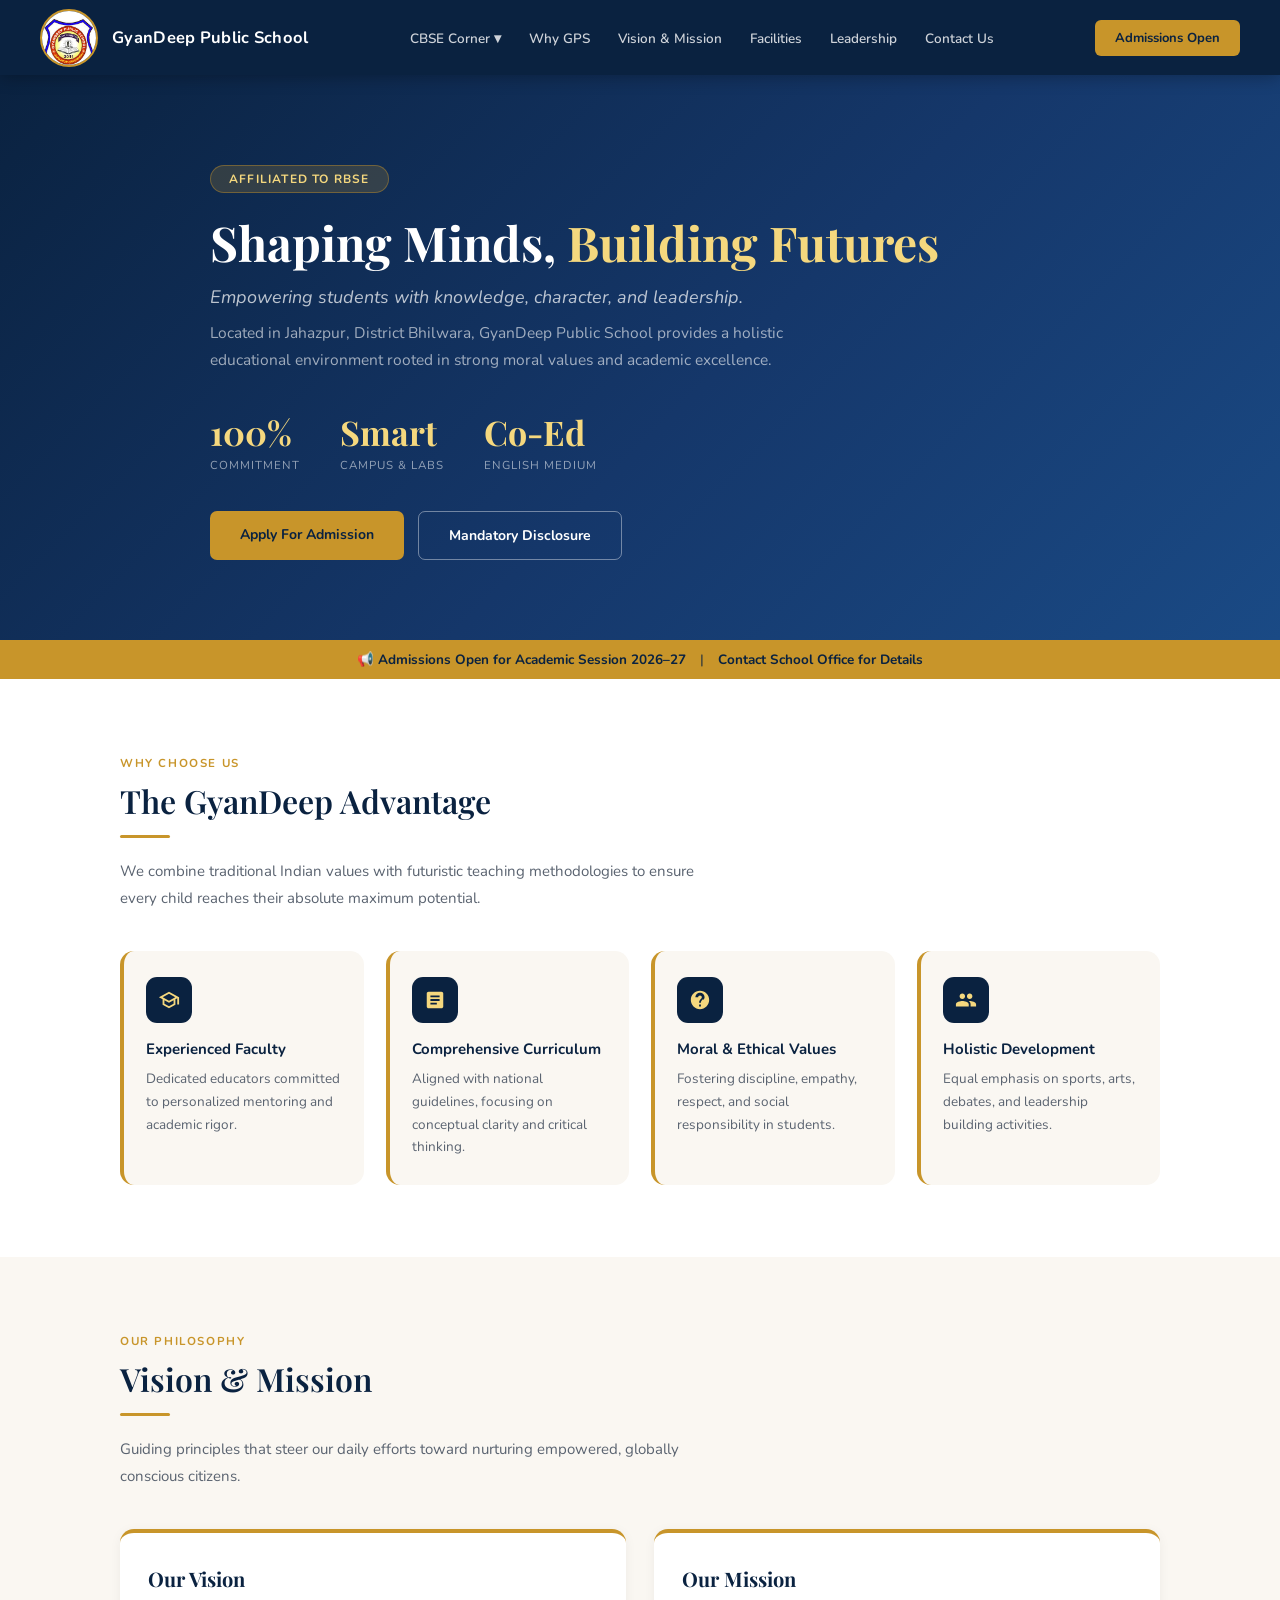
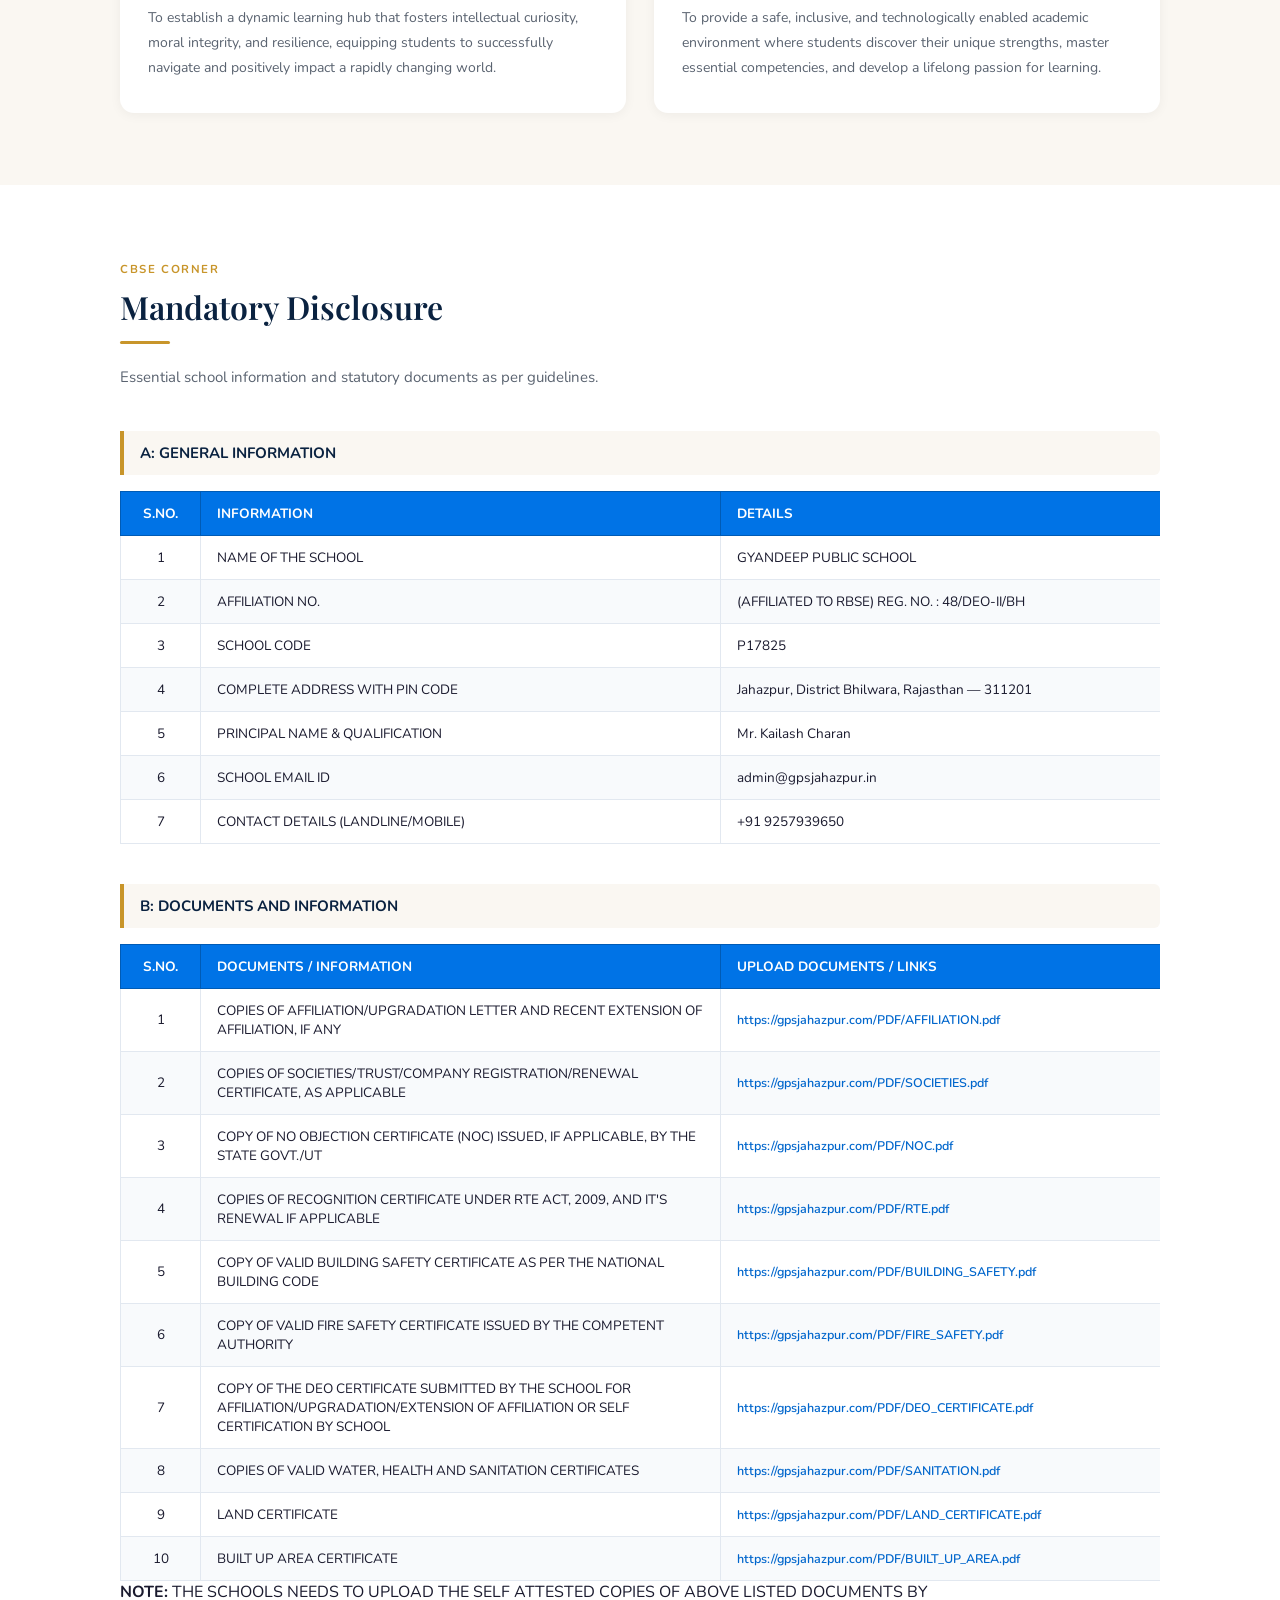
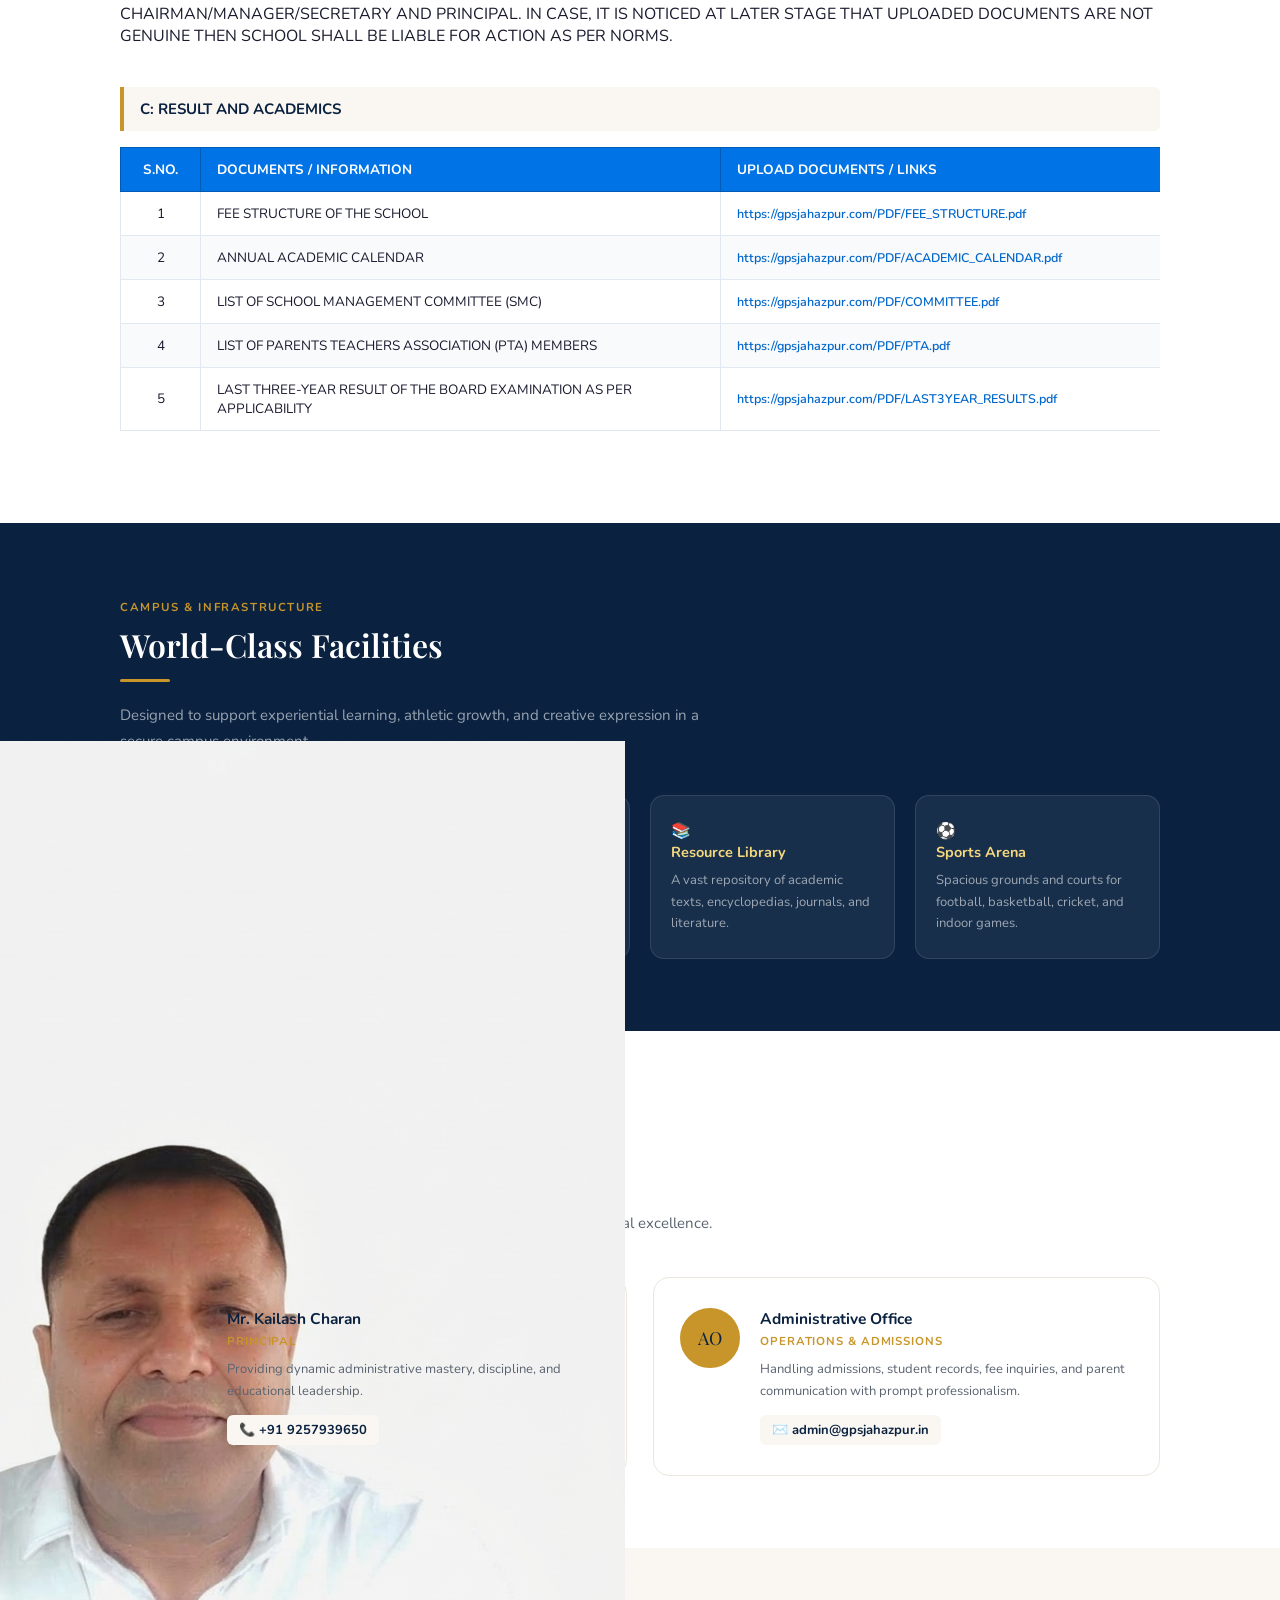
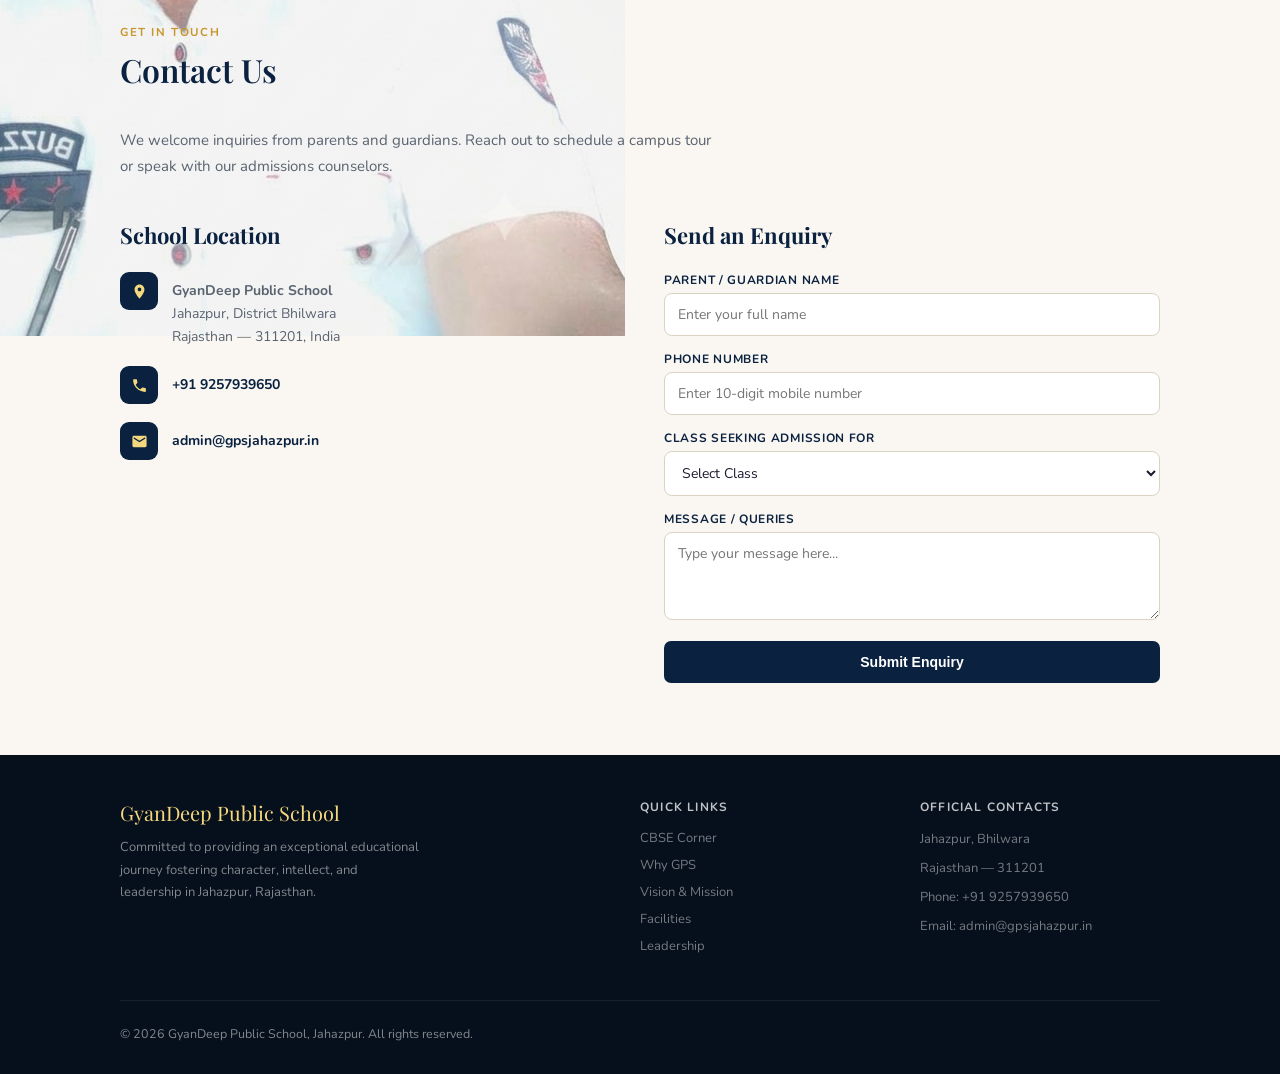
==== commit b456c81a: "ver9" ====
--- a/index.html
+++ b/index.html
@@ -172,7 +172,7 @@
               <tr><td>4</td><td>COMPLETE ADDRESS WITH PIN CODE</td><td>Jahazpur, District Bhilwara, Rajasthan — 311201</td></tr>
               <tr><td>5</td><td>PRINCIPAL NAME & QUALIFICATION</td><td>Mr. Kailash Charan</td></tr>
               <tr><td>6</td><td>SCHOOL EMAIL ID</td><td>admin@gpsjahazpur.in</td></tr>
-              <tr><td>7</td><td>CONTACT DETAILS (LANDLINE/MOBILE)</td><td>+91 92140 73500</td></tr>
+              <tr><td>7</td><td>CONTACT DETAILS (LANDLINE/MOBILE)</td><td>+91 9257939650</td></tr>
             </tbody>
           </table>
         </div>
@@ -244,6 +244,52 @@
             </tbody>
           </table>
         </div>
+        <div class="disclosure-note">
+          <strong>NOTE:</strong> THE SCHOOLS NEEDS TO UPLOAD THE SELF ATTESTED COPIES OF ABOVE LISTED DOCUMENTS BY CHAIRMAN/MANAGER/SECRETARY AND PRINCIPAL. IN CASE, IT IS NOTICED AT LATER STAGE THAT UPLOADED DOCUMENTS ARE NOT GENUINE THEN SCHOOL SHALL BE LIABLE FOR ACTION AS PER NORMS.
+        </div>
+      </div>
+
+      <!-- C: Result and Academics -->
+      <div class="disclosure-block" style="margin-top: 40px;">
+        <div class="disclosure-table-title">C: RESULT AND ACADEMICS</div>
+        <div class="table-responsive">
+          <table class="disclosure-table">
+            <thead>
+              <tr>
+                <th>S.NO.</th>
+                <th>DOCUMENTS / INFORMATION</th>
+                <th>UPLOAD DOCUMENTS / LINKS</th>
+              </tr>
+            </thead>
+            <tbody>
+              <tr>
+                <td>1</td>
+                <td>FEE STRUCTURE OF THE SCHOOL</td>
+                <td><a href="https://gpsjahazpur.com/PDF/FEE_STRUCTURE.pdf" target="_blank" class="pdf-link">https://gpsjahazpur.com/PDF/FEE_STRUCTURE.pdf</a></td>
+              </tr>
+              <tr>
+                <td>2</td>
+                <td>ANNUAL ACADEMIC CALENDAR</td>
+                <td><a href="https://gpsjahazpur.com/PDF/ACADEMIC_CALENDAR.pdf" target="_blank" class="pdf-link">https://gpsjahazpur.com/PDF/ACADEMIC_CALENDAR.pdf</a></td>
+              </tr>
+              <tr>
+                <td>3</td>
+                <td>LIST OF SCHOOL MANAGEMENT COMMITTEE (SMC)</td>
+                <td><a href="https://gpsjahazpur.com/PDF/COMMITTEE.pdf" target="_blank" class="pdf-link">https://gpsjahazpur.com/PDF/COMMITTEE.pdf</a></td>
+              </tr>
+              <tr>
+                <td>4</td>
+                <td>LIST OF PARENTS TEACHERS ASSOCIATION (PTA) MEMBERS</td>
+                <td><a href="https://gpsjahazpur.com/PDF/PTA.pdf" target="_blank" class="pdf-link">https://gpsjahazpur.com/PDF/PTA.pdf</a></td>
+              </tr>
+              <tr>
+                <td>5</td>
+                <td>LAST THREE-YEAR RESULT OF THE BOARD EXAMINATION AS PER APPLICABILITY</td>
+                <td><a href="https://gpsjahazpur.com/PDF/LAST3YEAR_RESULTS.pdf" target="_blank" class="pdf-link">https://gpsjahazpur.com/PDF/LAST3YEAR_RESULTS.pdf</a></td>
+              </tr>
+            </tbody>
+          </table>
+        </div>
       </div>
 
     </div>
@@ -292,16 +338,18 @@
 
       <div class="lead-grid">
         <div class="lead-card">
-          <div class="lead-avatar">KC</div>
+          <div class="lead-avatar">
+            <img src="Principal sir photo.png" alt="Mr. Kailash Charan, Principal">
+          </div>
           <div>
             <h3>Mr. Kailash Charan</h3>
             <div class="role">Principal</div>
             <p>Providing dynamic administrative mastery, discipline, and educational leadership.</p>
-            <a href="tel:+919214073500" class="phone">📞 +91 92140 73500</a>
+            <a href="tel:+919257939650" class="phone">📞 +91 9257939650</a>
           </div>
         </div>
         <div class="lead-card">
-          <div class="lead-avatar" style="background: var(--gold); color: var(--navy);">AO</div>
+          <div class="lead-avatar" style="background: var(--gold); color: var(--navy); display: flex; align-items: center; justify-content: center; font-family: 'Playfair Display', serif; font-size: 18px;">AO</div>
           <div>
             <h3>Administrative Office</h3>
             <div class="role">Operations & Admissions</div>
@@ -336,7 +384,7 @@
             <div class="contact-icon">
               <svg viewBox="0 0 24 24"><path d="M6.62 10.79c1.44 2.83 3.76 5.14 6.59 6.59l2.2-2.2c.27-.27.67-.36 1.02-.24 1.12.37 2.33.57 3.57.57.55 0 1 .45 1 1V20c0 .55-.45 1-1 1-9.39 0-17-7.61-17-17 0-.55.45-1 1-1h3.5c.55 0 1 .45 1 1 0 1.25.2 2.45.57 3.57.11.35.03.74-.25 1.02l-2.2 2.2z"/></svg>
             </div>
-            <p><a href="tel:+919214073500">+91 92140 73500</a></p>
+            <p><a href="tel:+919257939650">+91 9257939650</a></p>
           </div>
 
           <div class="contact-row">
@@ -398,7 +446,7 @@
           <h4>Official Contacts</h4>
           <p>Jahazpur, Bhilwara</p>
           <p>Rajasthan — 311201</p>
-          <p>Phone: +91 92140 73500</p>
+          <p>Phone: +91 9257939650</p>
           <p>Email: admin@gpsjahazpur.in</p>
         </div>
       </div>
--- a/style.css
+++ b/style.css
@@ -558,6 +558,11 @@
   background-color: #f8fafc;
 }
 
+/* Force affiliation number or text to stay on a single line */
+.nowrap-text {
+  white-space: nowrap;
+}
+
 /* Fixed column allocations for absolute uniform layout */
 .disclosure-table th:nth-child(1),
 .disclosure-table td:nth-child(1) {
@@ -579,7 +584,8 @@
   color: #0066cc;
   font-weight: 600;
   text-decoration: none;
-  font-size: 13px;
+  font-size: 12.5px;
+  word-break: break-all;
 }
 
 .pdf-link:hover {
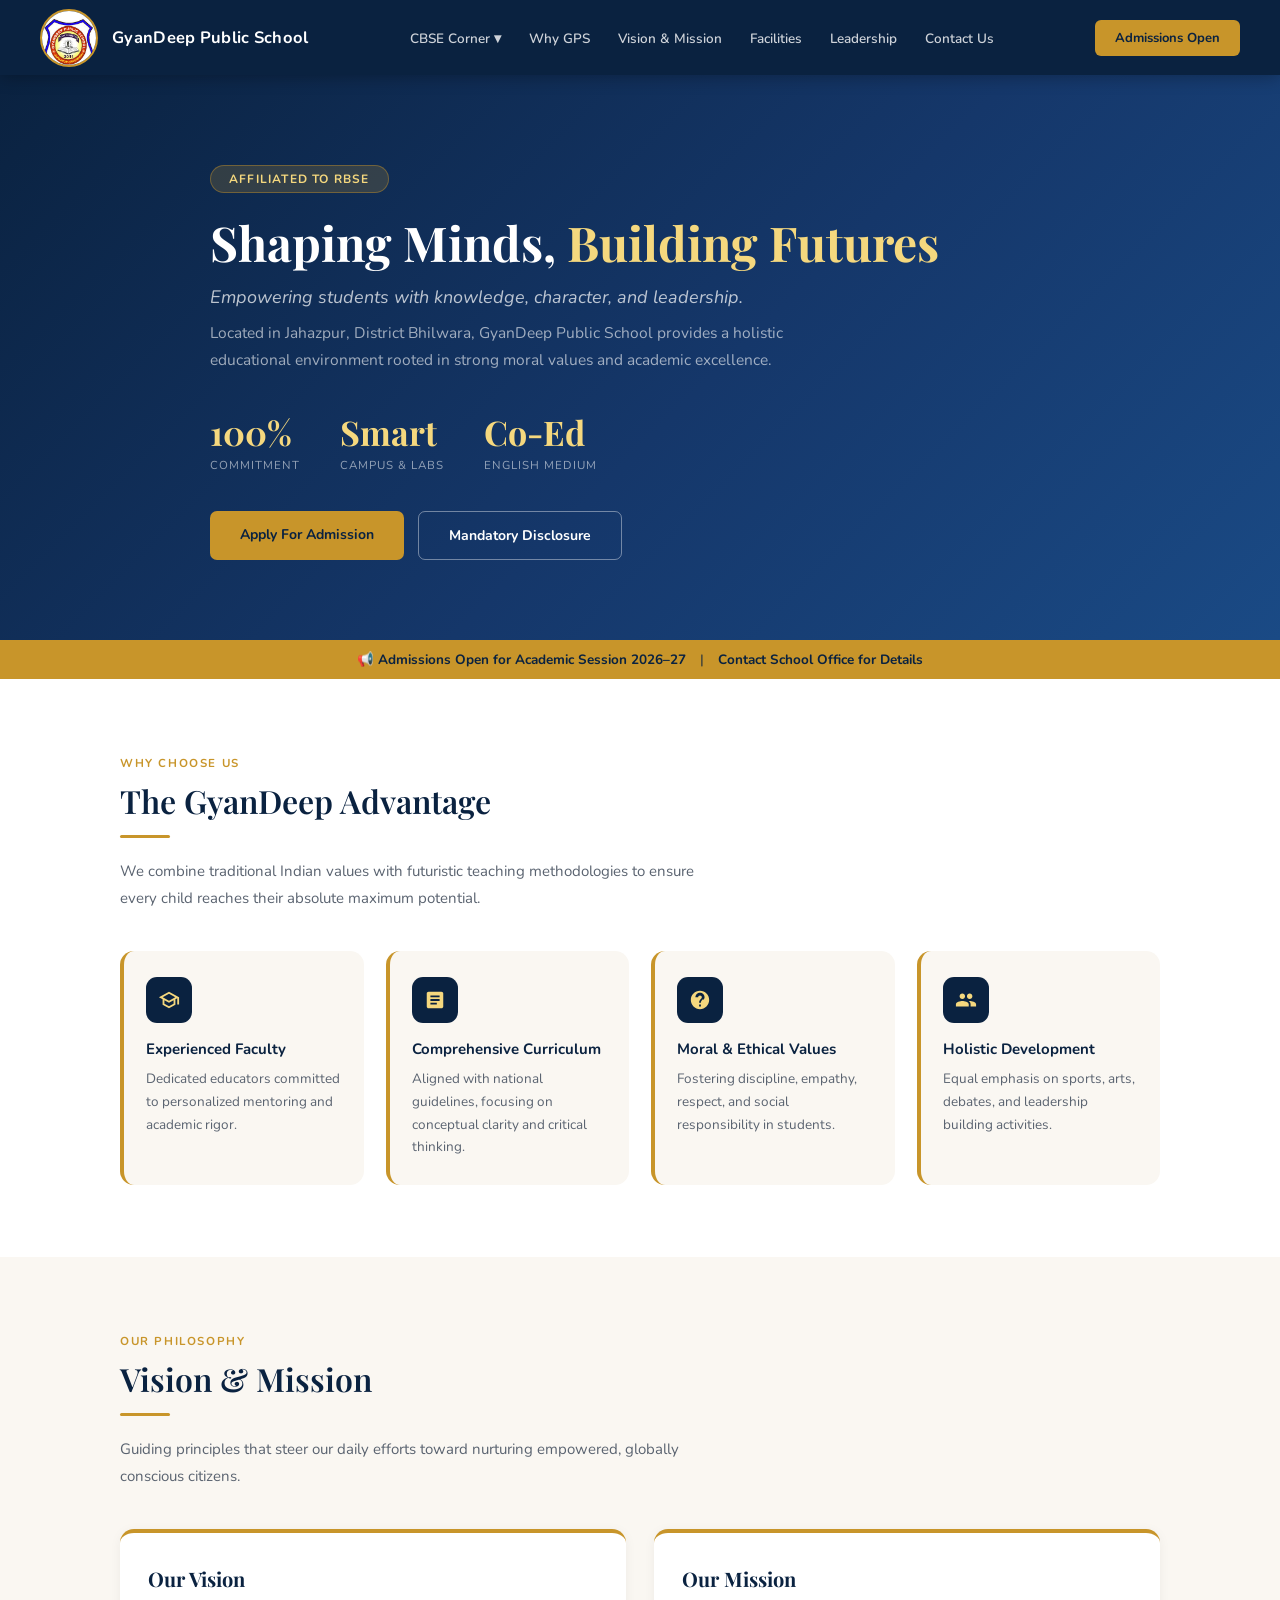
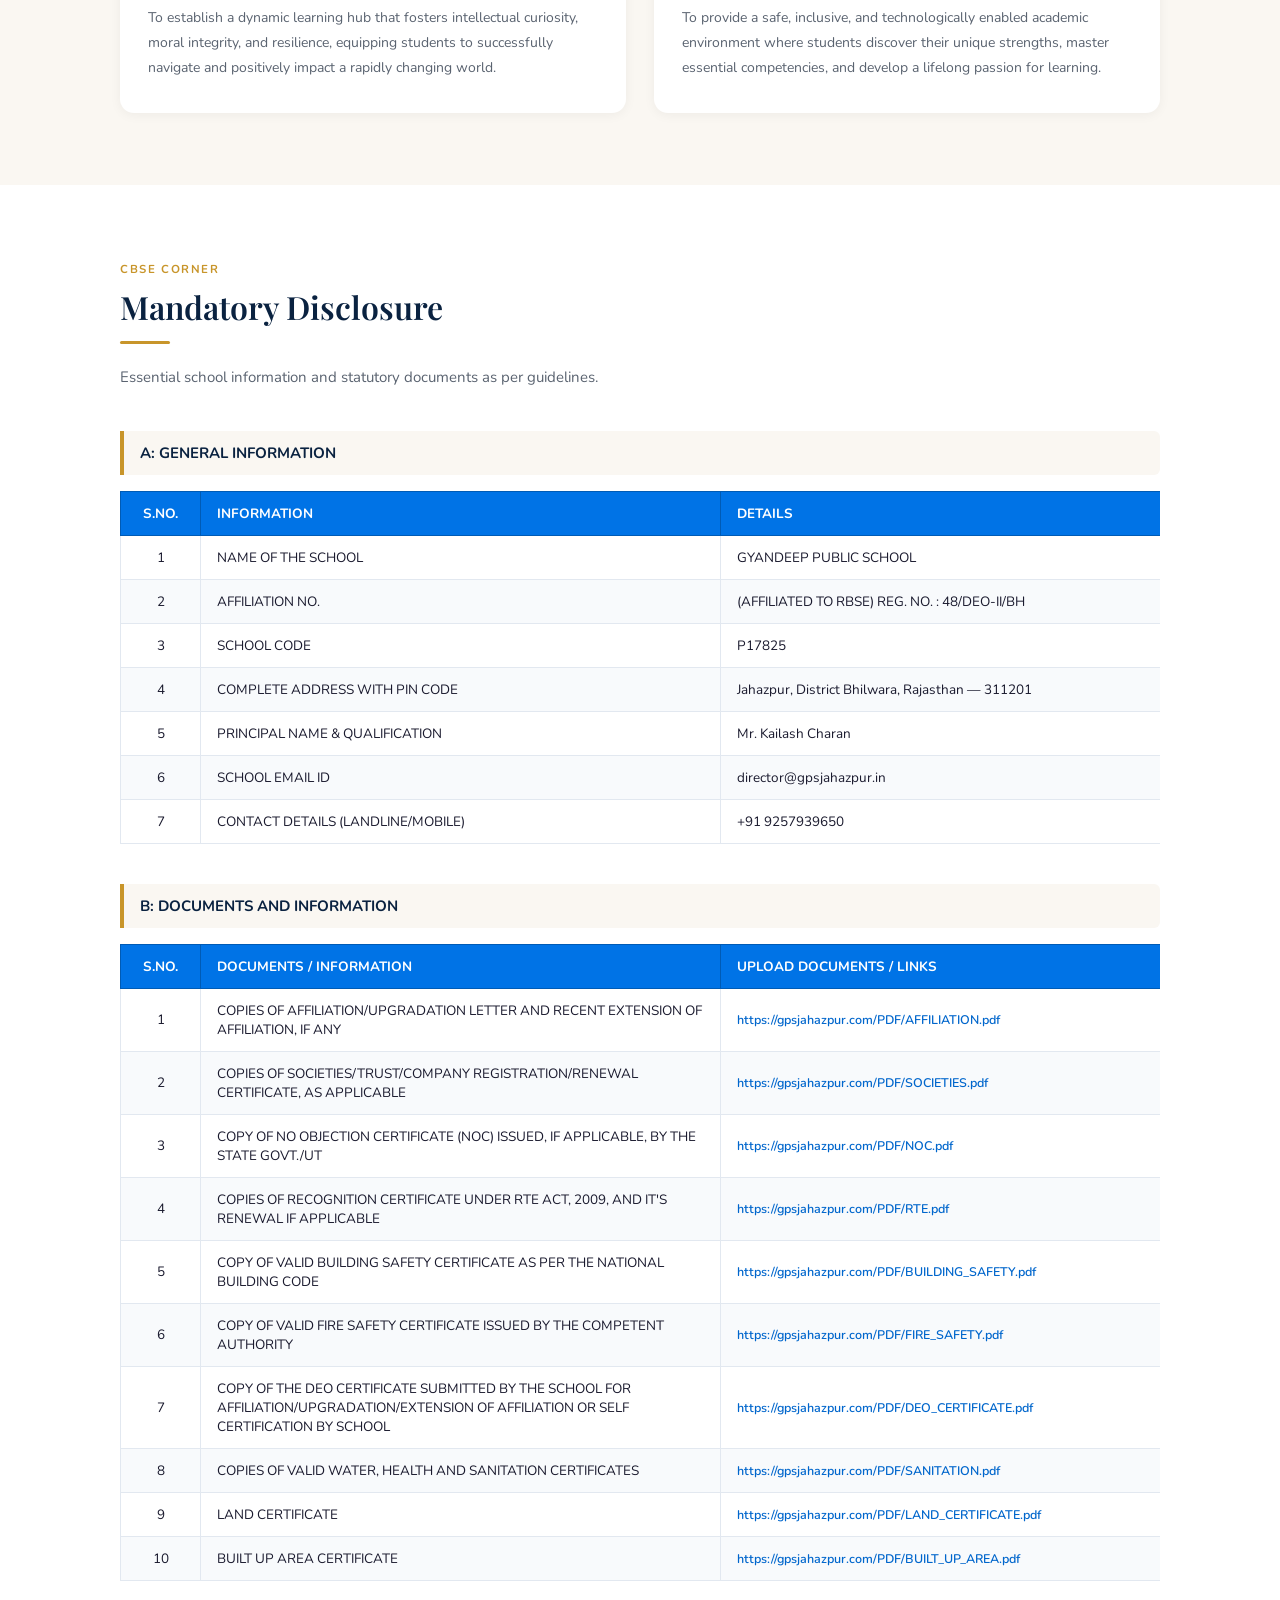
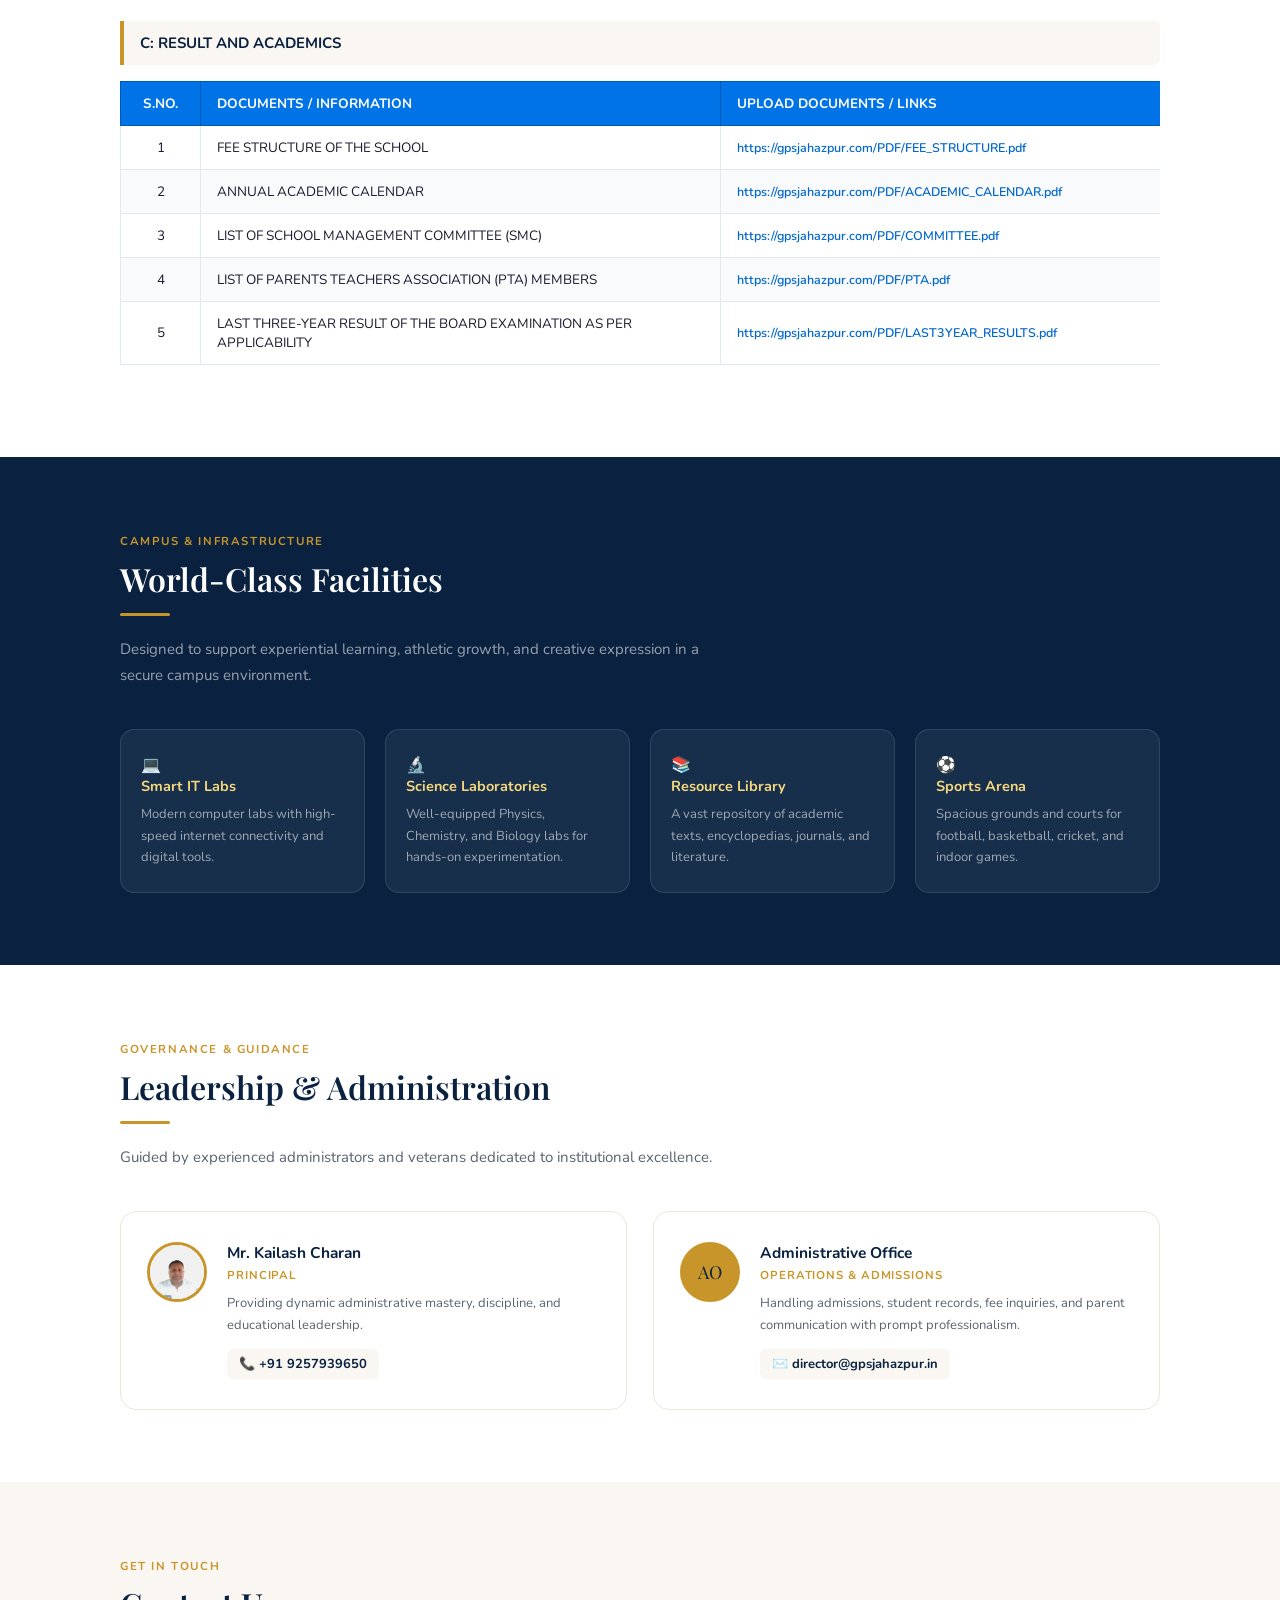
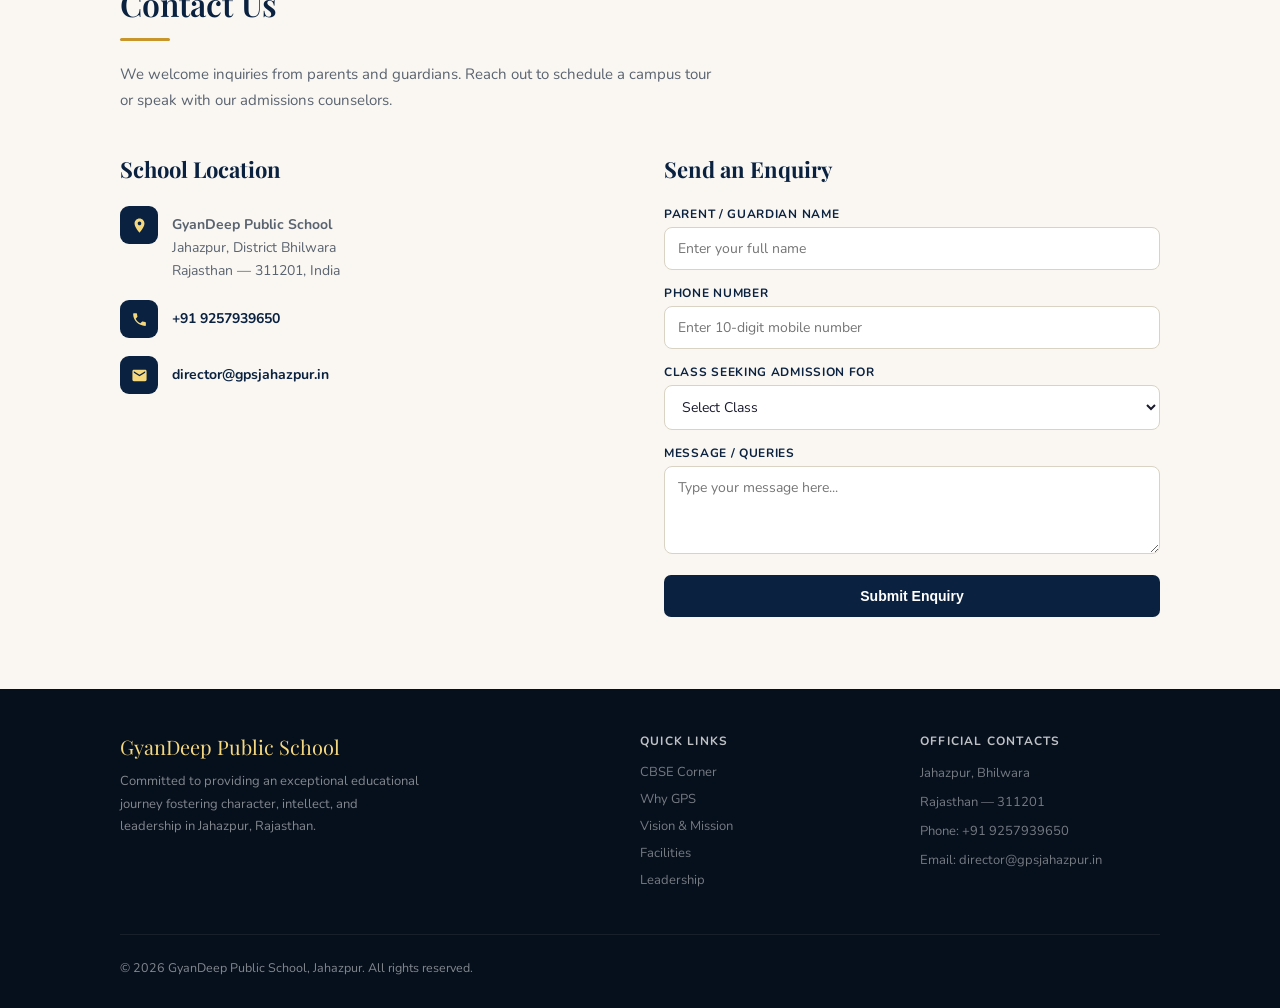
==== commit bec6f1f6: "ver10" ====
--- a/index.html
+++ b/index.html
@@ -171,7 +171,7 @@
               <tr><td>3</td><td>SCHOOL CODE</td><td>P17825</td></tr>
               <tr><td>4</td><td>COMPLETE ADDRESS WITH PIN CODE</td><td>Jahazpur, District Bhilwara, Rajasthan — 311201</td></tr>
               <tr><td>5</td><td>PRINCIPAL NAME & QUALIFICATION</td><td>Mr. Kailash Charan</td></tr>
-              <tr><td>6</td><td>SCHOOL EMAIL ID</td><td>admin@gpsjahazpur.in</td></tr>
+              <tr><td>6</td><td>SCHOOL EMAIL ID</td><td>director@gpsjahazpur.in</td></tr>
               <tr><td>7</td><td>CONTACT DETAILS (LANDLINE/MOBILE)</td><td>+91 9257939650</td></tr>
             </tbody>
           </table>
@@ -244,9 +244,6 @@
             </tbody>
           </table>
         </div>
-        <div class="disclosure-note">
-          <strong>NOTE:</strong> THE SCHOOLS NEEDS TO UPLOAD THE SELF ATTESTED COPIES OF ABOVE LISTED DOCUMENTS BY CHAIRMAN/MANAGER/SECRETARY AND PRINCIPAL. IN CASE, IT IS NOTICED AT LATER STAGE THAT UPLOADED DOCUMENTS ARE NOT GENUINE THEN SCHOOL SHALL BE LIABLE FOR ACTION AS PER NORMS.
-        </div>
       </div>
 
       <!-- C: Result and Academics -->
@@ -354,7 +351,7 @@
             <h3>Administrative Office</h3>
             <div class="role">Operations & Admissions</div>
             <p>Handling admissions, student records, fee inquiries, and parent communication with prompt professionalism.</p>
-            <a href="mailto:admin@gpsjahazpur.in" class="phone">✉️ admin@gpsjahazpur.in</a>
+            <a href="mailto:director@gpsjahazpur.in" class="phone">✉️ director@gpsjahazpur.in</a>
           </div>
         </div>
       </div>
@@ -391,7 +388,7 @@
             <div class="contact-icon">
               <svg viewBox="0 0 24 24"><path d="M20 4H4c-1.1 0-1.99.9-1.99 2L2 18c0 1.1.9 2 2 2h16c1.1 0 2-.9 2-2V6c0-1.1-.9-2-2-2zm0 4l-8 5-8-5V6l8 5 8-5v2z"/></svg>
             </div>
-            <p><a href="mailto:admin@gpsjahazpur.in">admin@gpsjahazpur.in</a></p>
+            <p><a href="mailto:director@gpsjahazpur.in">director@gpsjahazpur.in</a></p>
           </div>
         </div>
 
@@ -447,7 +444,7 @@
           <p>Jahazpur, Bhilwara</p>
           <p>Rajasthan — 311201</p>
           <p>Phone: +91 9257939650</p>
-          <p>Email: admin@gpsjahazpur.in</p>
+          <p>Email: director@gpsjahazpur.in</p>
         </div>
       </div>
       <div class="footer-bottom">
--- a/style.css
+++ b/style.css
@@ -593,6 +593,17 @@
   color: #004080;
 }
 
+.disclosure-note {
+  margin-top: 12px;
+  font-size: 11.5px;
+  color: var(--muted);
+  line-height: 1.6;
+  background: var(--cream);
+  padding: 12px 16px;
+  border-radius: 6px;
+  border: 1px dashed #d9d3c4;
+}
+
 /* ── LEADERSHIP ── */
 .lead-grid { 
   display: grid; 
@@ -624,11 +635,16 @@
   display: flex; 
   align-items: center; 
   justify-content: center;
-  font-family: 'Playfair Display', serif; 
-  font-size: 18px; 
-  color: var(--gold-light);
   flex-shrink: 0; 
   border: 3px solid var(--gold);
+  overflow: hidden;
+}
+
+.lead-avatar img {
+  width: 100%;
+  height: 100%;
+  object-fit: cover;
+  display: block;
 }
 
 .lead-card h3 { 
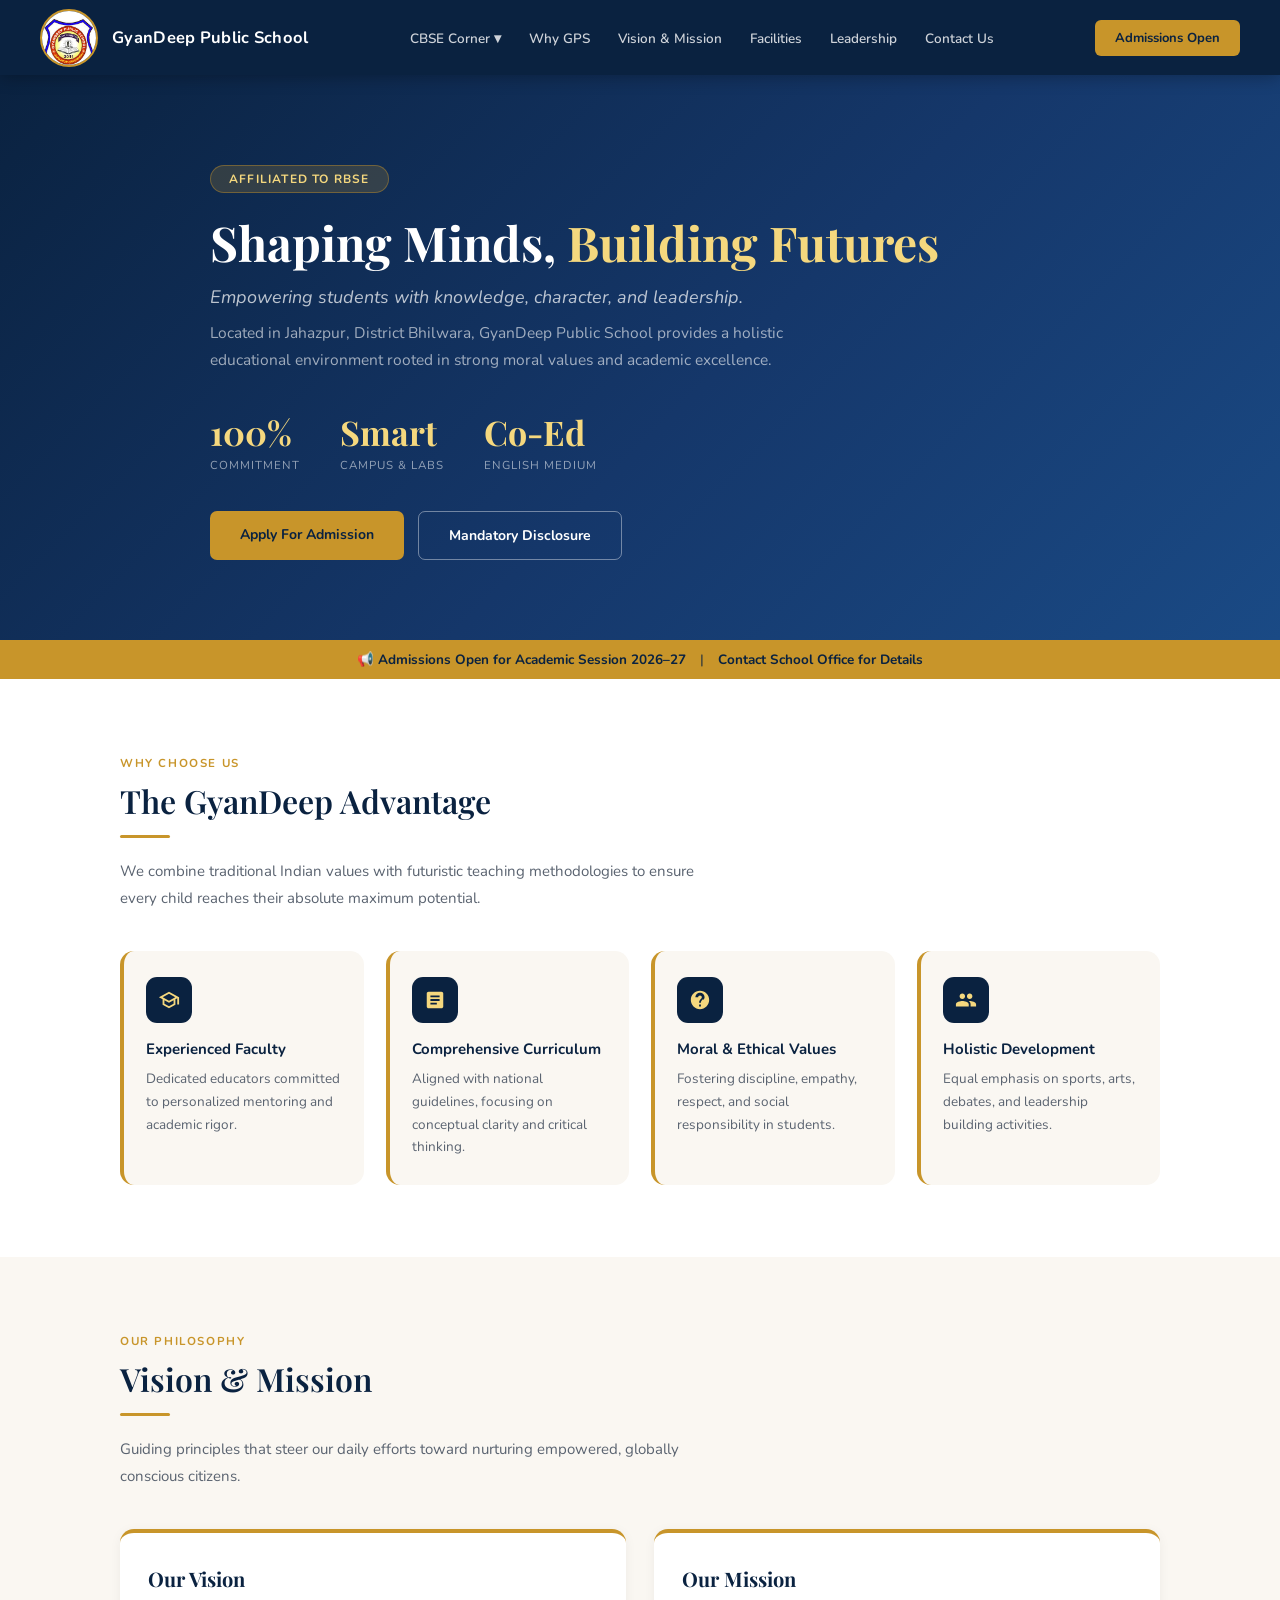
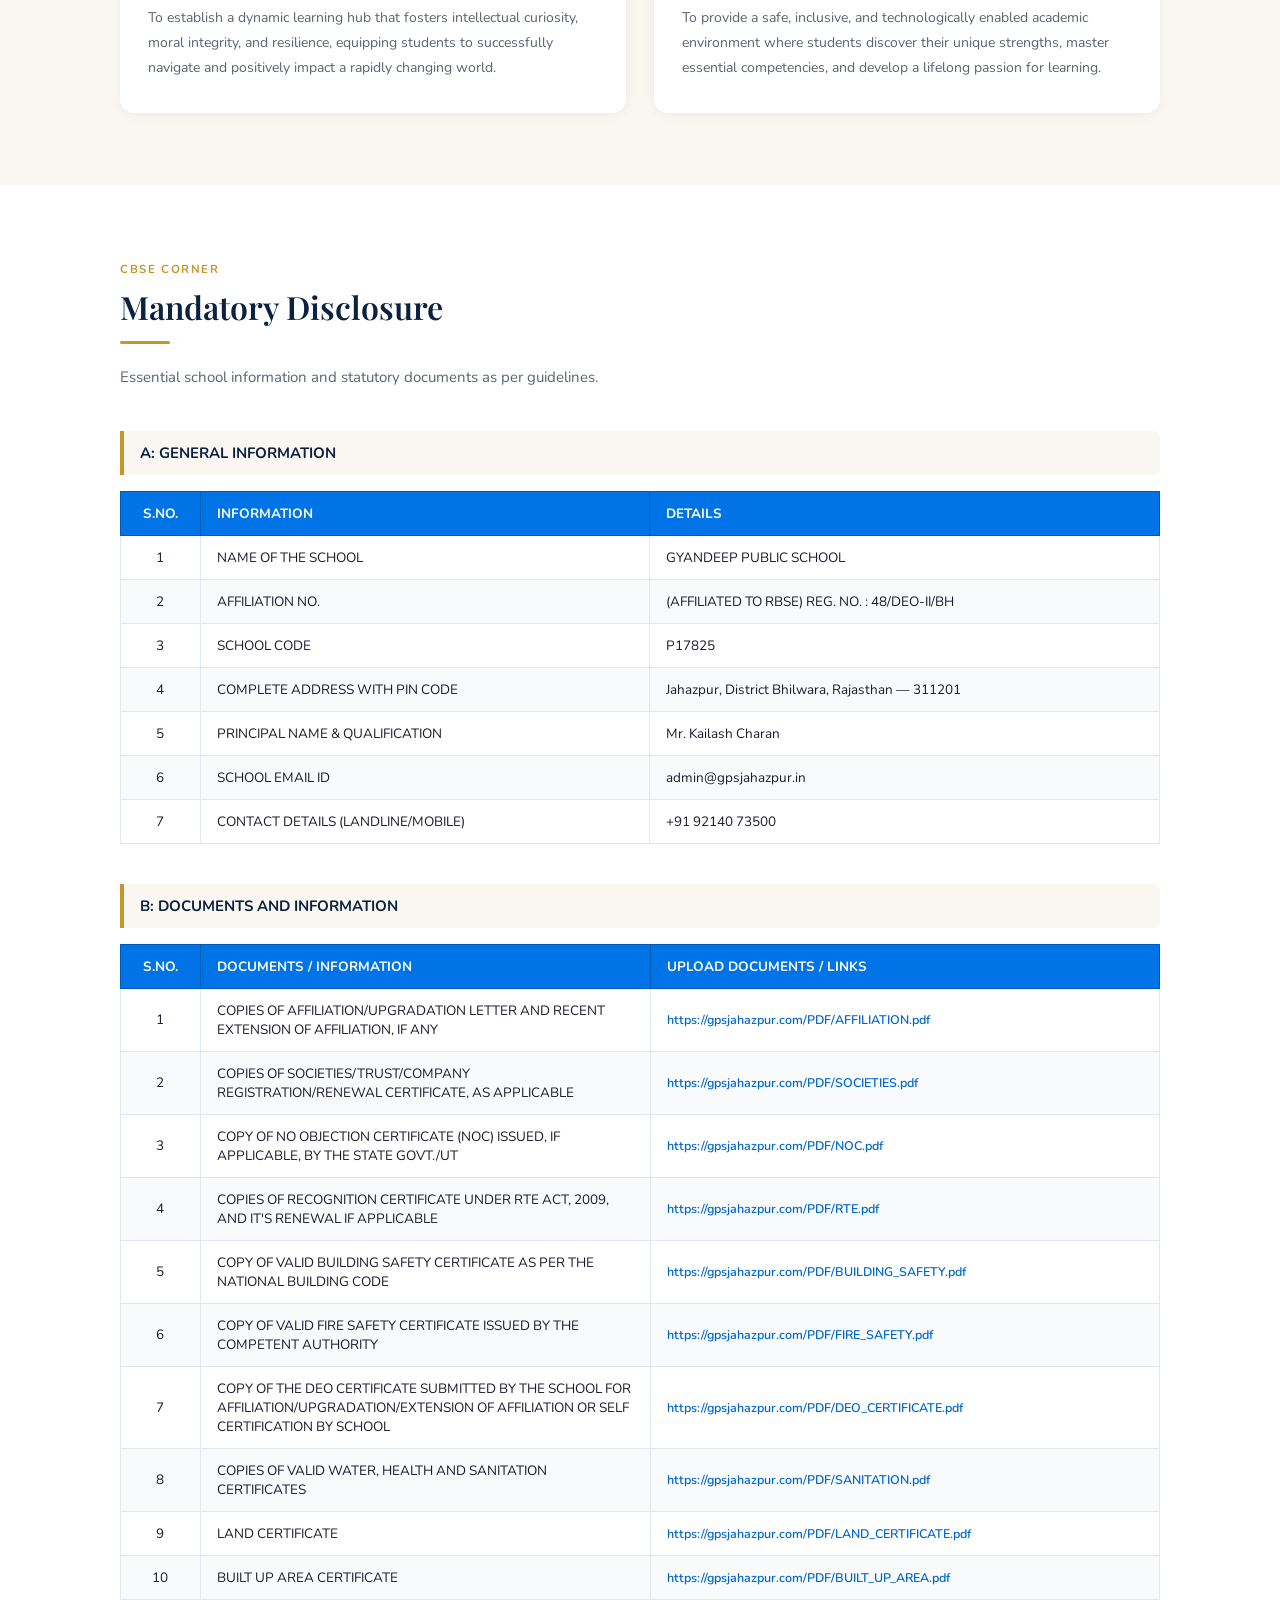
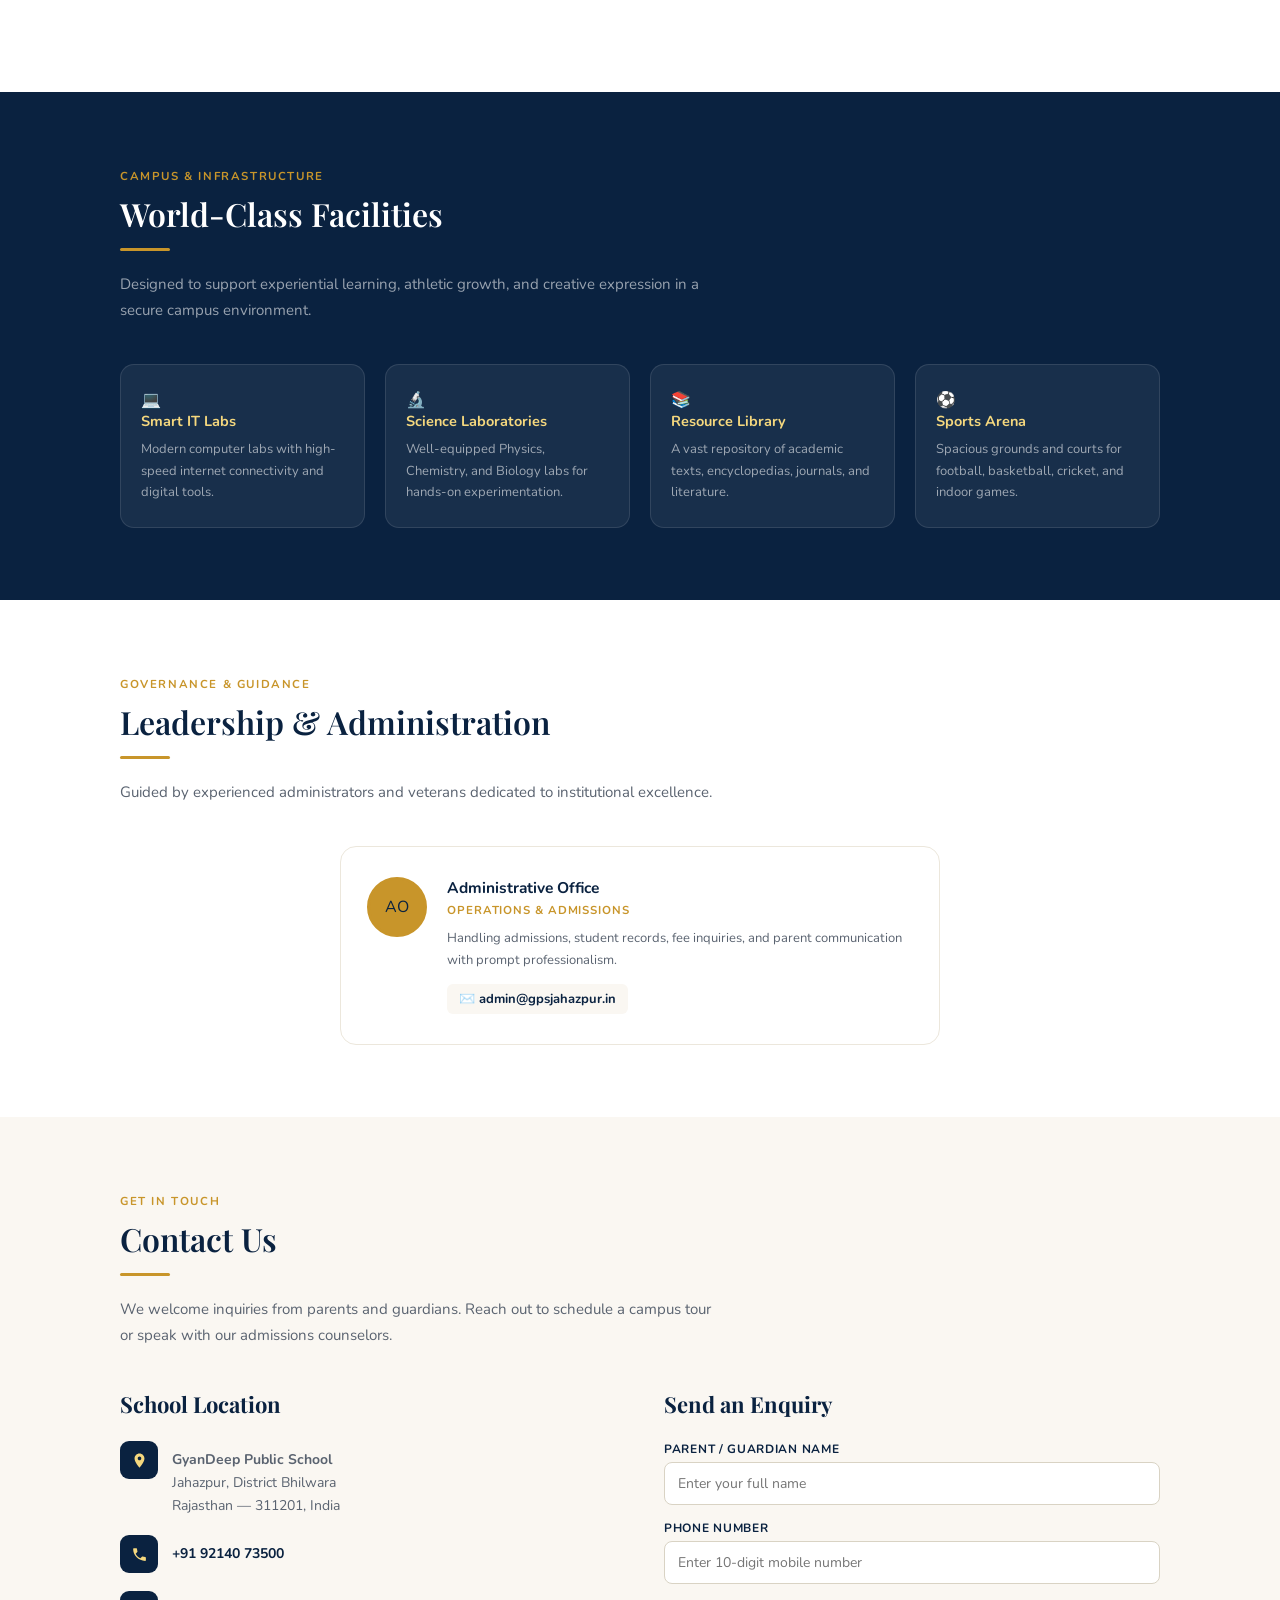
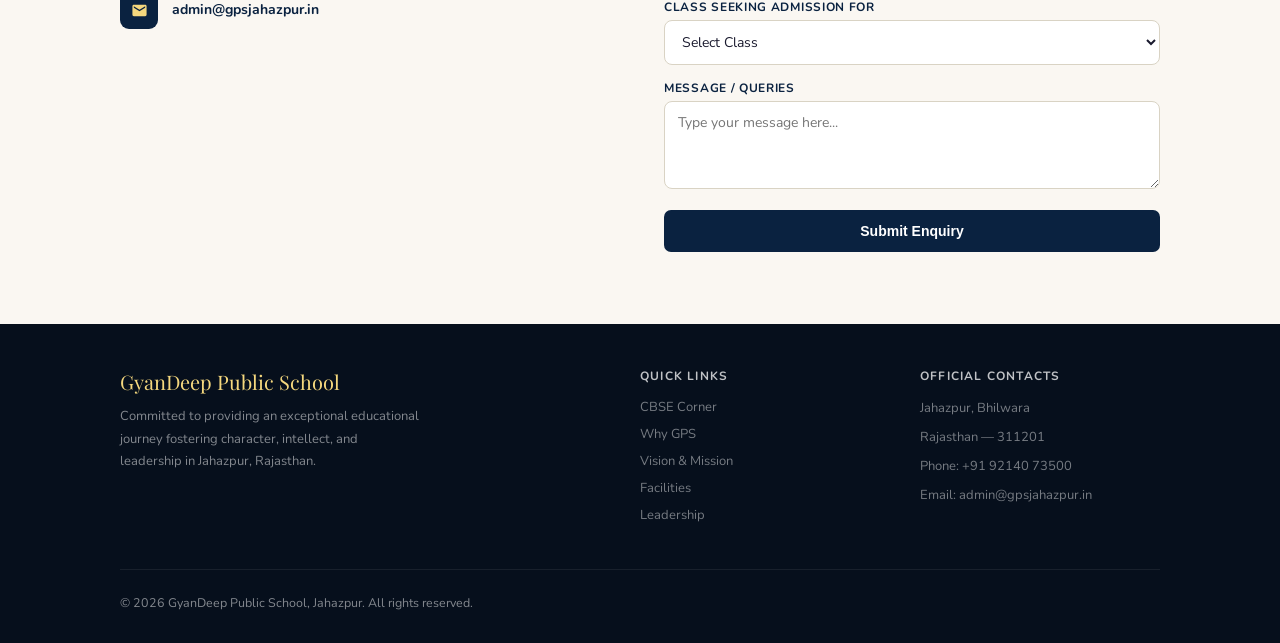
==== commit 36345167: "ver13" ====
--- a/index.html
+++ b/index.html
@@ -171,8 +171,8 @@
               <tr><td>3</td><td>SCHOOL CODE</td><td>P17825</td></tr>
               <tr><td>4</td><td>COMPLETE ADDRESS WITH PIN CODE</td><td>Jahazpur, District Bhilwara, Rajasthan — 311201</td></tr>
               <tr><td>5</td><td>PRINCIPAL NAME & QUALIFICATION</td><td>Mr. Kailash Charan</td></tr>
-              <tr><td>6</td><td>SCHOOL EMAIL ID</td><td>director@gpsjahazpur.in</td></tr>
-              <tr><td>7</td><td>CONTACT DETAILS (LANDLINE/MOBILE)</td><td>+91 9257939650</td></tr>
+              <tr><td>6</td><td>SCHOOL EMAIL ID</td><td>admin@gpsjahazpur.in</td></tr>
+              <tr><td>7</td><td>CONTACT DETAILS (LANDLINE/MOBILE)</td><td>+91 92140 73500</td></tr>
             </tbody>
           </table>
         </div>
@@ -246,49 +246,6 @@
         </div>
       </div>
 
-      <!-- C: Result and Academics -->
-      <div class="disclosure-block" style="margin-top: 40px;">
-        <div class="disclosure-table-title">C: RESULT AND ACADEMICS</div>
-        <div class="table-responsive">
-          <table class="disclosure-table">
-            <thead>
-              <tr>
-                <th>S.NO.</th>
-                <th>DOCUMENTS / INFORMATION</th>
-                <th>UPLOAD DOCUMENTS / LINKS</th>
-              </tr>
-            </thead>
-            <tbody>
-              <tr>
-                <td>1</td>
-                <td>FEE STRUCTURE OF THE SCHOOL</td>
-                <td><a href="https://gpsjahazpur.com/PDF/FEE_STRUCTURE.pdf" target="_blank" class="pdf-link">https://gpsjahazpur.com/PDF/FEE_STRUCTURE.pdf</a></td>
-              </tr>
-              <tr>
-                <td>2</td>
-                <td>ANNUAL ACADEMIC CALENDAR</td>
-                <td><a href="https://gpsjahazpur.com/PDF/ACADEMIC_CALENDAR.pdf" target="_blank" class="pdf-link">https://gpsjahazpur.com/PDF/ACADEMIC_CALENDAR.pdf</a></td>
-              </tr>
-              <tr>
-                <td>3</td>
-                <td>LIST OF SCHOOL MANAGEMENT COMMITTEE (SMC)</td>
-                <td><a href="https://gpsjahazpur.com/PDF/COMMITTEE.pdf" target="_blank" class="pdf-link">https://gpsjahazpur.com/PDF/COMMITTEE.pdf</a></td>
-              </tr>
-              <tr>
-                <td>4</td>
-                <td>LIST OF PARENTS TEACHERS ASSOCIATION (PTA) MEMBERS</td>
-                <td><a href="https://gpsjahazpur.com/PDF/PTA.pdf" target="_blank" class="pdf-link">https://gpsjahazpur.com/PDF/PTA.pdf</a></td>
-              </tr>
-              <tr>
-                <td>5</td>
-                <td>LAST THREE-YEAR RESULT OF THE BOARD EXAMINATION AS PER APPLICABILITY</td>
-                <td><a href="https://gpsjahazpur.com/PDF/LAST3YEAR_RESULTS.pdf" target="_blank" class="pdf-link">https://gpsjahazpur.com/PDF/LAST3YEAR_RESULTS.pdf</a></td>
-              </tr>
-            </tbody>
-          </table>
-        </div>
-      </div>
-
     </div>
   </section>
 
@@ -333,25 +290,14 @@
       <div class="divider"></div>
       <p class="section-desc">Guided by experienced administrators and veterans dedicated to institutional excellence.</p>
 
-      <div class="lead-grid">
+      <div class="lead-grid" style="grid-template-columns: 1fr; max-width: 600px; margin: 0 auto;">
         <div class="lead-card">
-          <div class="lead-avatar">
-            <img src="Principal sir photo.png" alt="Mr. Kailash Charan, Principal">
-          </div>
-          <div>
-            <h3>Mr. Kailash Charan</h3>
-            <div class="role">Principal</div>
-            <p>Providing dynamic administrative mastery, discipline, and educational leadership.</p>
-            <a href="tel:+919257939650" class="phone">📞 +91 9257939650</a>
-          </div>
-        </div>
-        <div class="lead-card">
-          <div class="lead-avatar" style="background: var(--gold); color: var(--navy); display: flex; align-items: center; justify-content: center; font-family: 'Playfair Display', serif; font-size: 18px;">AO</div>
+          <div class="lead-avatar" style="background: var(--gold); color: var(--navy);">AO</div>
           <div>
             <h3>Administrative Office</h3>
             <div class="role">Operations & Admissions</div>
             <p>Handling admissions, student records, fee inquiries, and parent communication with prompt professionalism.</p>
-            <a href="mailto:director@gpsjahazpur.in" class="phone">✉️ director@gpsjahazpur.in</a>
+            <a href="mailto:admin@gpsjahazpur.in" class="phone">✉️ admin@gpsjahazpur.in</a>
           </div>
         </div>
       </div>
@@ -381,14 +327,14 @@
             <div class="contact-icon">
               <svg viewBox="0 0 24 24"><path d="M6.62 10.79c1.44 2.83 3.76 5.14 6.59 6.59l2.2-2.2c.27-.27.67-.36 1.02-.24 1.12.37 2.33.57 3.57.57.55 0 1 .45 1 1V20c0 .55-.45 1-1 1-9.39 0-17-7.61-17-17 0-.55.45-1 1-1h3.5c.55 0 1 .45 1 1 0 1.25.2 2.45.57 3.57.11.35.03.74-.25 1.02l-2.2 2.2z"/></svg>
             </div>
-            <p><a href="tel:+919257939650">+91 9257939650</a></p>
+            <p><a href="tel:+919214073500">+91 92140 73500</a></p>
           </div>
 
           <div class="contact-row">
             <div class="contact-icon">
               <svg viewBox="0 0 24 24"><path d="M20 4H4c-1.1 0-1.99.9-1.99 2L2 18c0 1.1.9 2 2 2h16c1.1 0 2-.9 2-2V6c0-1.1-.9-2-2-2zm0 4l-8 5-8-5V6l8 5 8-5v2z"/></svg>
             </div>
-            <p><a href="mailto:director@gpsjahazpur.in">director@gpsjahazpur.in</a></p>
+            <p><a href="mailto:admin@gpsjahazpur.in">admin@gpsjahazpur.in</a></p>
           </div>
         </div>
 
@@ -443,8 +389,8 @@
           <h4>Official Contacts</h4>
           <p>Jahazpur, Bhilwara</p>
           <p>Rajasthan — 311201</p>
-          <p>Phone: +91 9257939650</p>
-          <p>Email: director@gpsjahazpur.in</p>
+          <p>Phone: +91 92140 73500</p>
+          <p>Email: admin@gpsjahazpur.in</p>
         </div>
       </div>
       <div class="footer-bottom">
--- a/style.css
+++ b/style.css
@@ -535,7 +535,7 @@
   border-collapse: collapse;
   text-align: left;
   font-size: 13.5px;
-  table-layout: fixed;
+  table-layout: auto;
 }
 
 .disclosure-table th, 
@@ -544,7 +544,6 @@
   border: 1px solid #e2e8f0;
   color: var(--text);
   vertical-align: middle;
-  word-wrap: break-word;
 }
 
 .disclosure-table th {
@@ -563,7 +562,7 @@
   white-space: nowrap;
 }
 
-/* Fixed column allocations for absolute uniform layout */
+/* Explicit column widths for precise layout */
 .disclosure-table th:nth-child(1),
 .disclosure-table td:nth-child(1) {
   width: 80px;
@@ -572,12 +571,12 @@
 
 .disclosure-table th:nth-child(2),
 .disclosure-table td:nth-child(2) {
-  width: 520px;
+  width: 450px;
 }
 
 .disclosure-table th:nth-child(3),
 .disclosure-table td:nth-child(3) {
-  width: 440px;
+  width: 510px;
 }
 
 .pdf-link {
@@ -591,17 +590,6 @@
 .pdf-link:hover {
   text-decoration: underline;
   color: #004080;
-}
-
-.disclosure-note {
-  margin-top: 12px;
-  font-size: 11.5px;
-  color: var(--muted);
-  line-height: 1.6;
-  background: var(--cream);
-  padding: 12px 16px;
-  border-radius: 6px;
-  border: 1px dashed #d9d3c4;
 }
 
 /* ── LEADERSHIP ── */
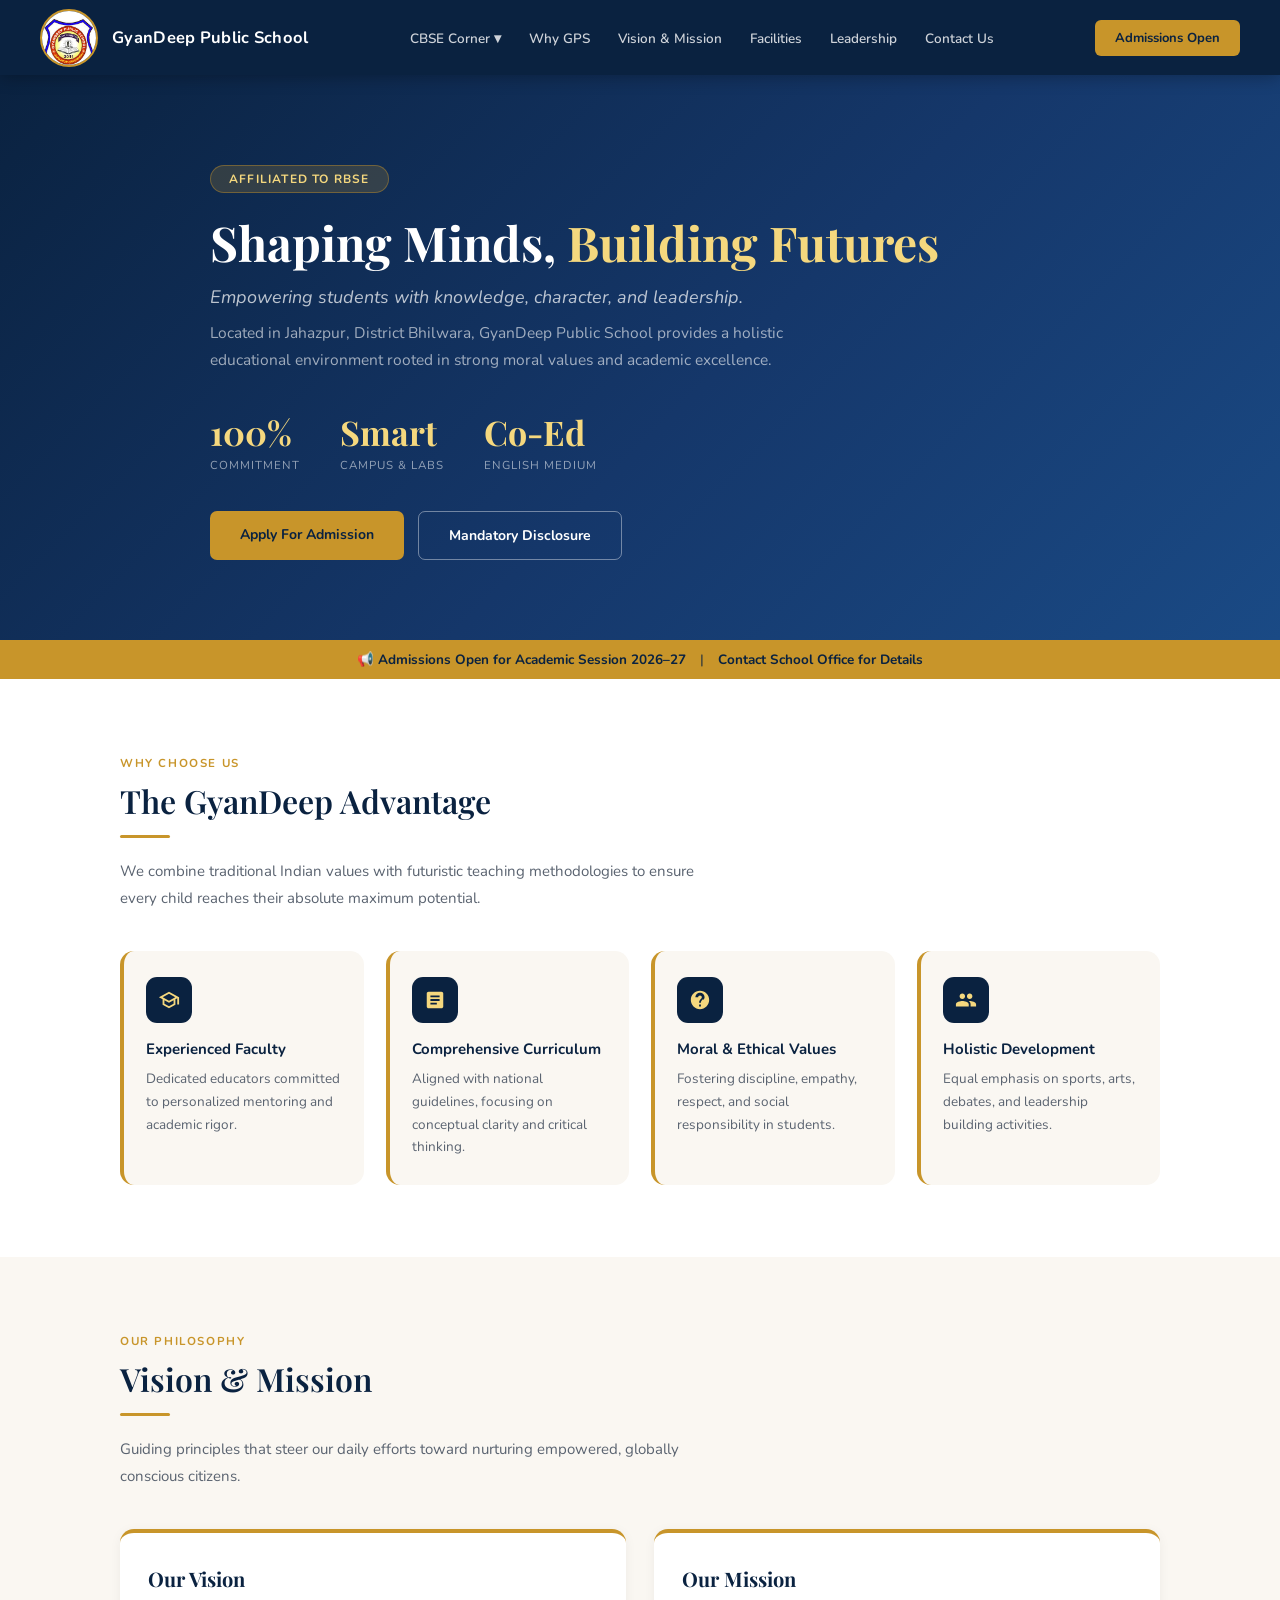
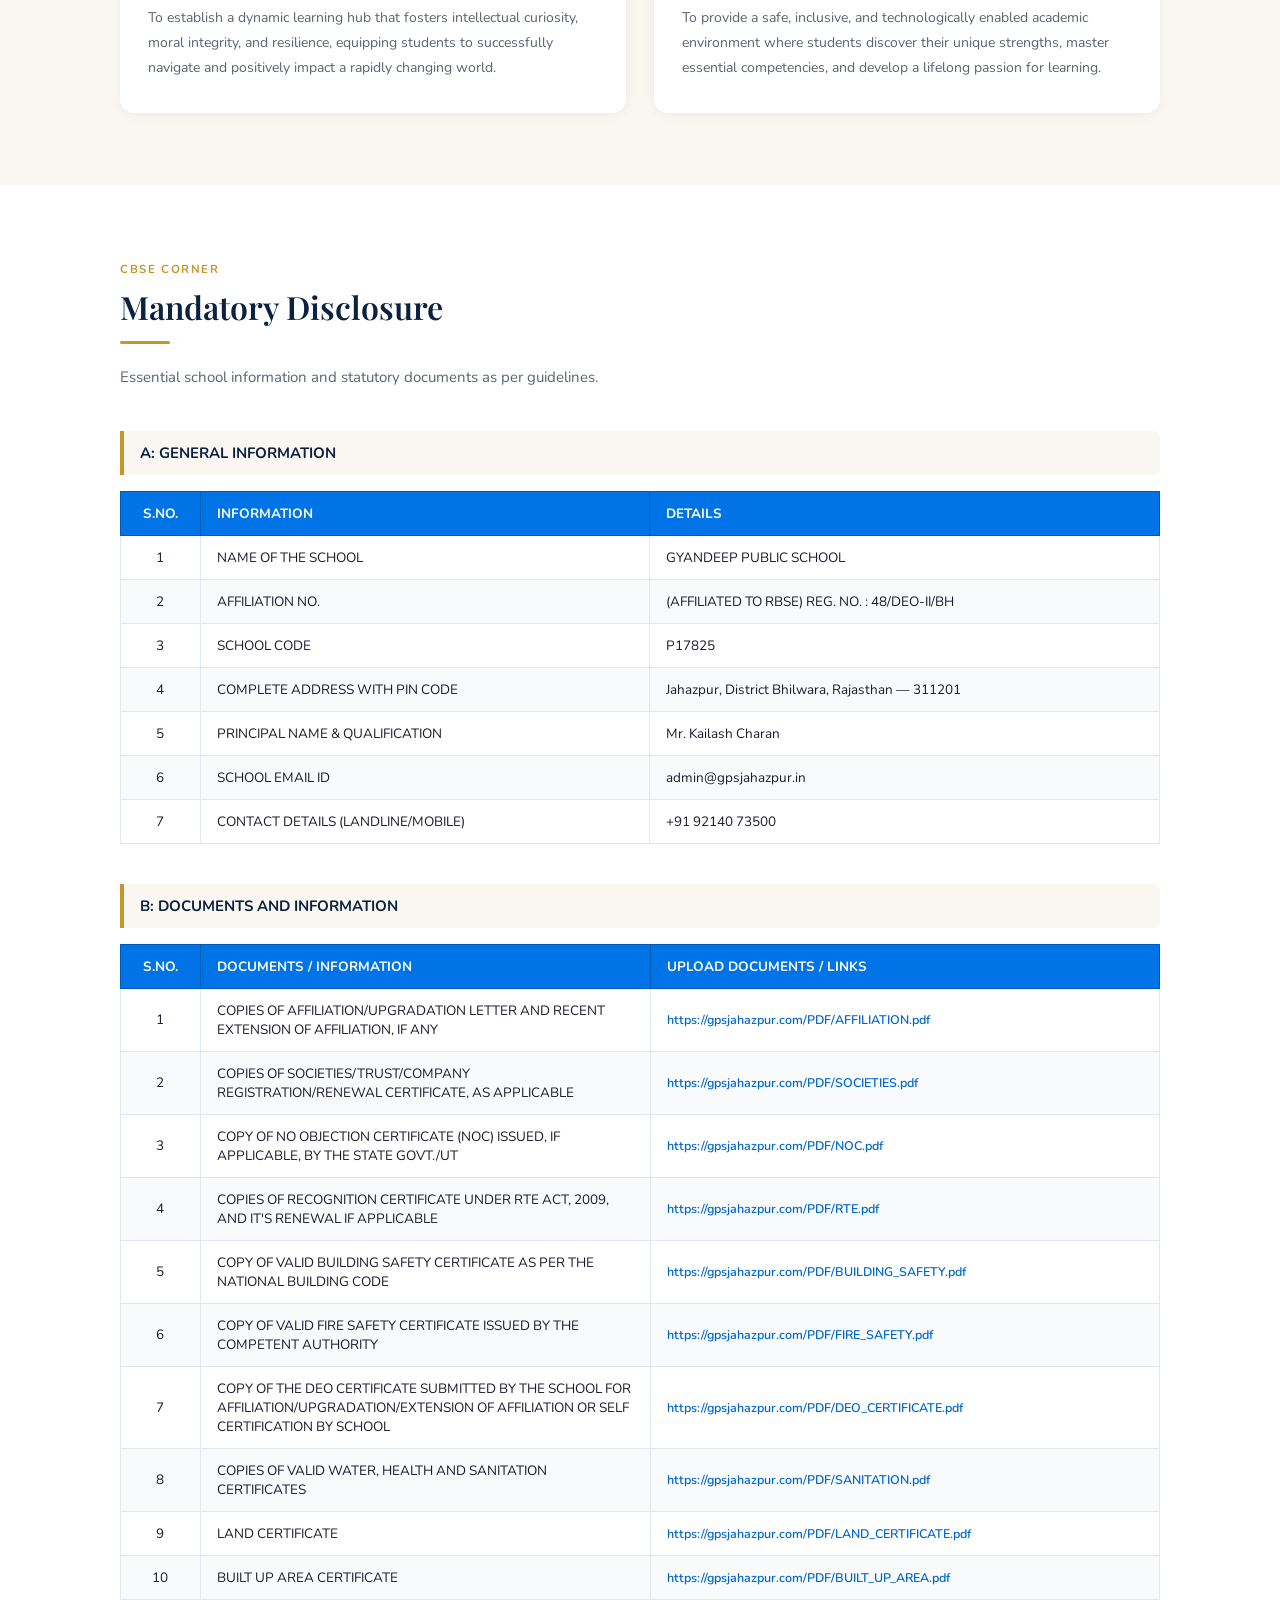
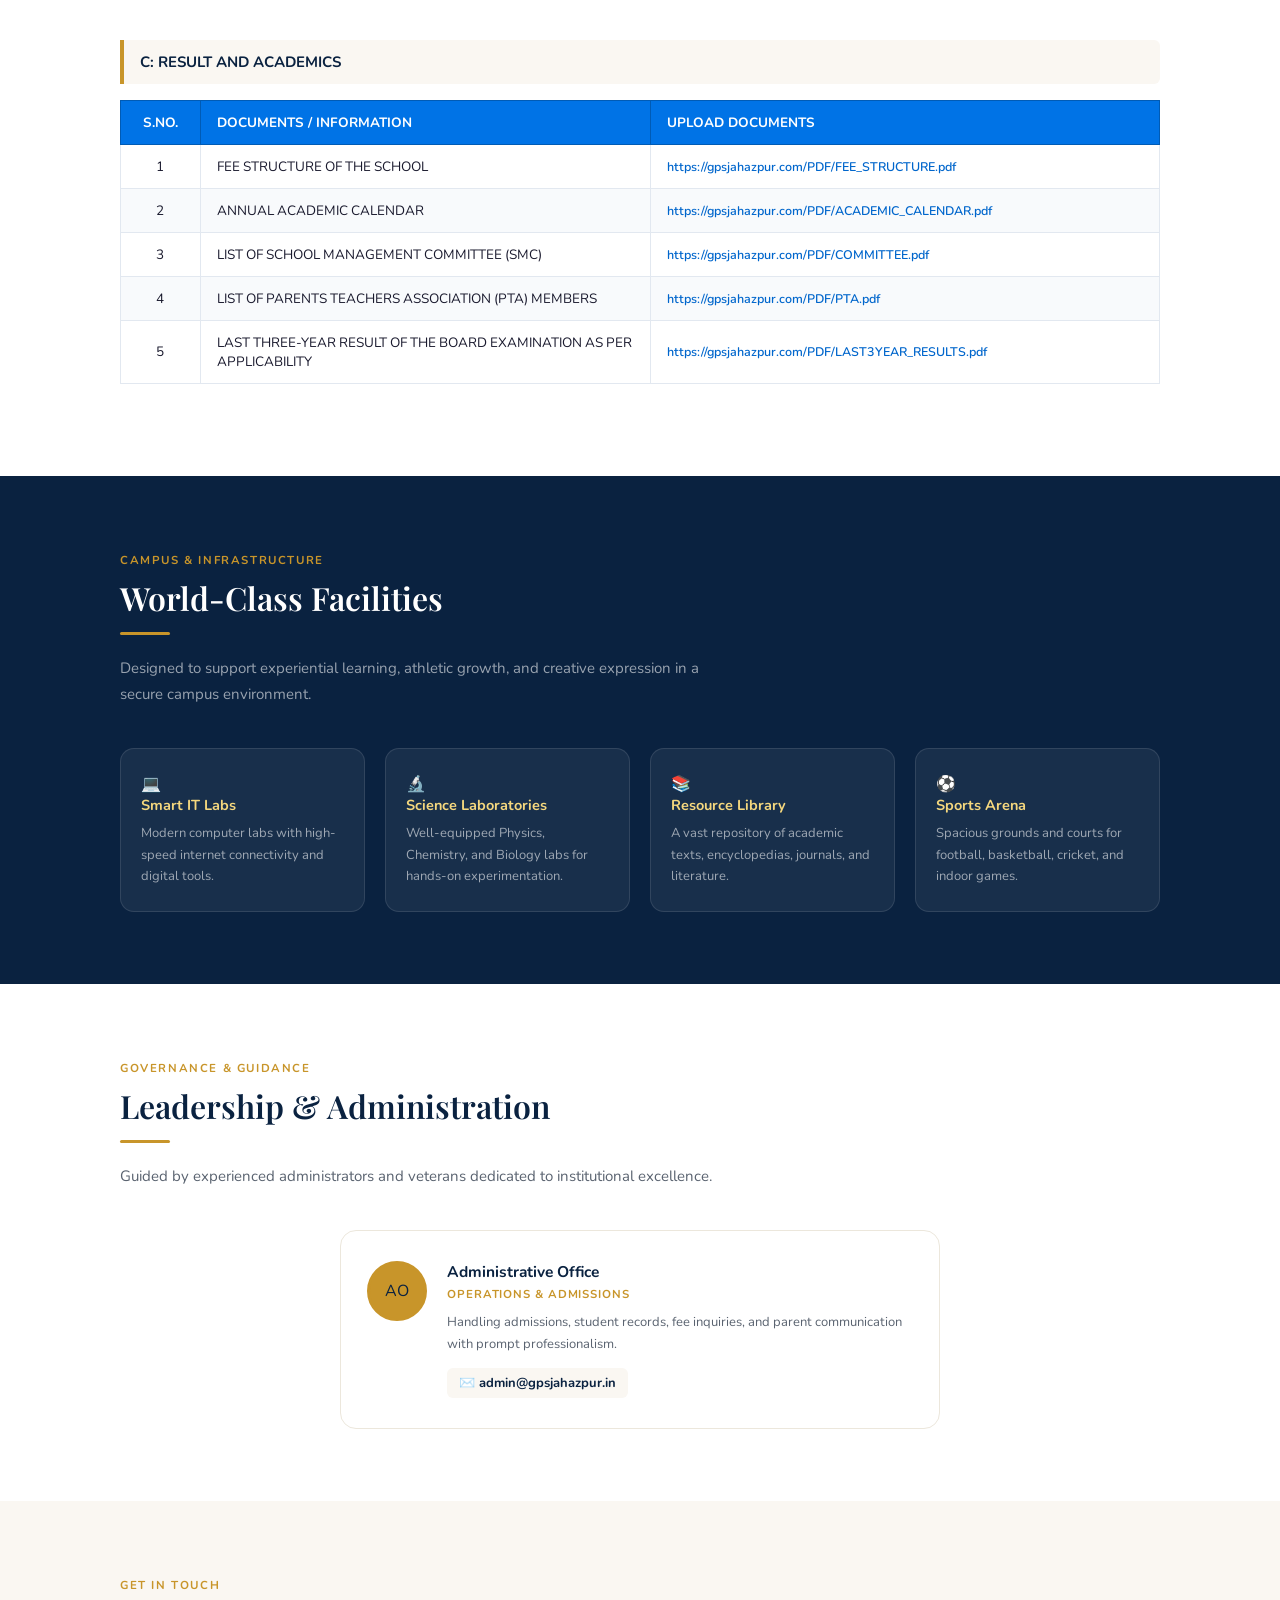
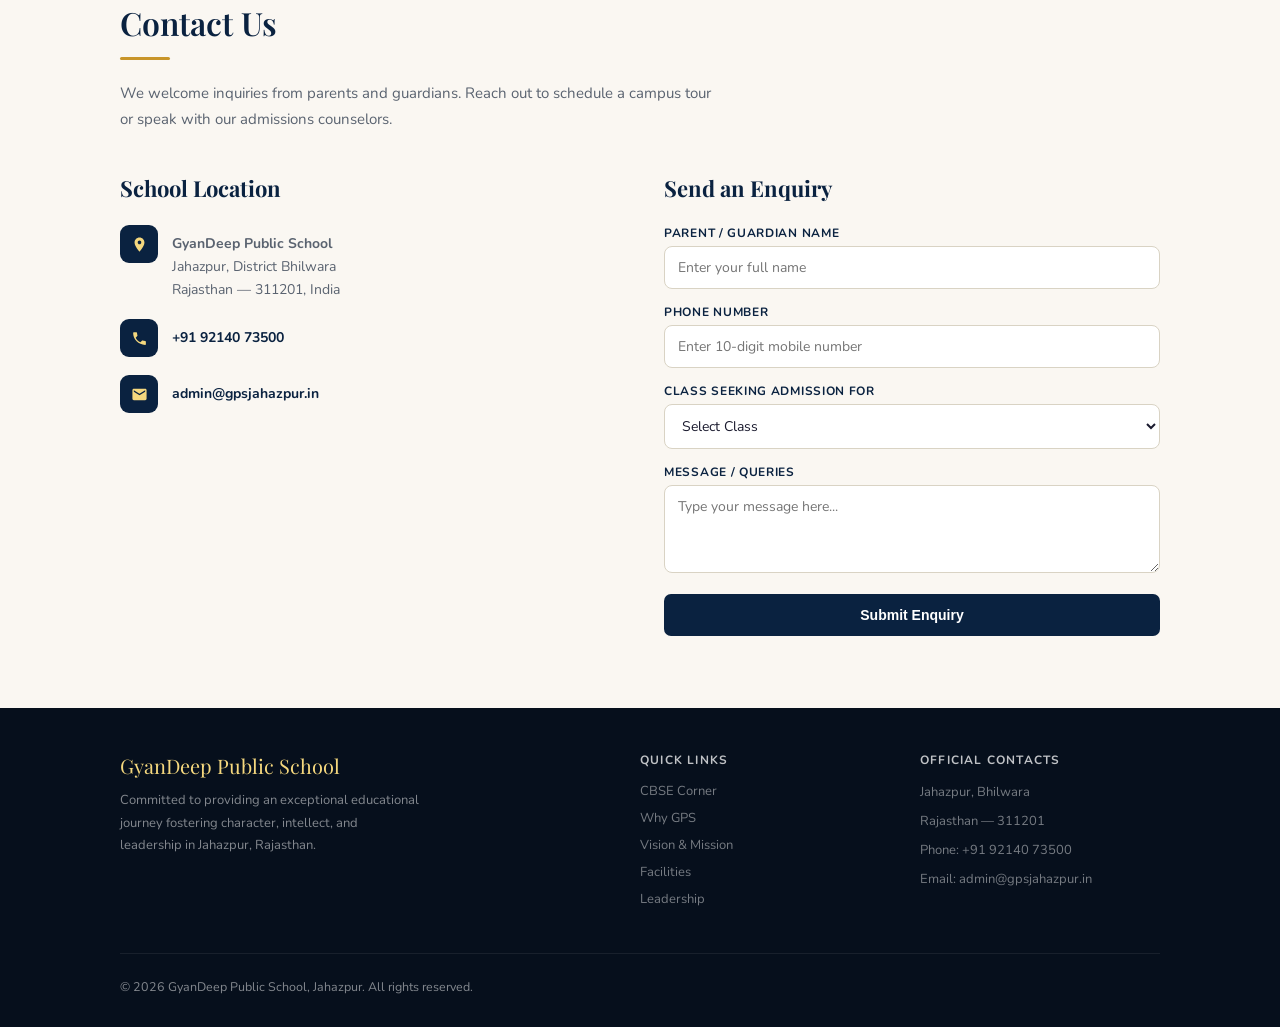
==== commit 7d3b32ec: "2ver1" ====
--- a/index.html
+++ b/index.html
@@ -246,6 +246,49 @@
         </div>
       </div>
 
+      <!-- C: Result and Academics -->
+      <div class="disclosure-block" style="margin-top: 40px;">
+        <div class="disclosure-table-title">C: RESULT AND ACADEMICS</div>
+        <div class="table-responsive">
+          <table class="disclosure-table">
+            <thead>
+              <tr>
+                <th>S.NO.</th>
+                <th>DOCUMENTS / INFORMATION</th>
+                <th>UPLOAD DOCUMENTS</th>
+              </tr>
+            </thead>
+            <tbody>
+              <tr>
+                <td>1</td>
+                <td>FEE STRUCTURE OF THE SCHOOL</td>
+                <td><a href="https://gpsjahazpur.com/PDF/FEE_STRUCTURE.pdf" target="_blank" class="pdf-link">https://gpsjahazpur.com/PDF/FEE_STRUCTURE.pdf</a></td>
+              </tr>
+              <tr>
+                <td>2</td>
+                <td>ANNUAL ACADEMIC CALENDAR</td>
+                <td><a href="https://gpsjahazpur.com/PDF/ACADEMIC_CALENDAR.pdf" target="_blank" class="pdf-link">https://gpsjahazpur.com/PDF/ACADEMIC_CALENDAR.pdf</a></td>
+              </tr>
+              <tr>
+                <td>3</td>
+                <td>LIST OF SCHOOL MANAGEMENT COMMITTEE (SMC)</td>
+                <td><a href="https://gpsjahazpur.com/PDF/COMMITTEE.pdf" target="_blank" class="pdf-link">https://gpsjahazpur.com/PDF/COMMITTEE.pdf</a></td>
+              </tr>
+              <tr>
+                <td>4</td>
+                <td>LIST OF PARENTS TEACHERS ASSOCIATION (PTA) MEMBERS</td>
+                <td><a href="https://gpsjahazpur.com/PDF/PTA.pdf" target="_blank" class="pdf-link">https://gpsjahazpur.com/PDF/PTA.pdf</a></td>
+              </tr>
+              <tr>
+                <td>5</td>
+                <td>LAST THREE-YEAR RESULT OF THE BOARD EXAMINATION AS PER APPLICABILITY</td>
+                <td><a href="https://gpsjahazpur.com/PDF/LAST3YEAR_RESULTS.pdf" target="_blank" class="pdf-link">https://gpsjahazpur.com/PDF/LAST3YEAR_RESULTS.pdf</a></td>
+              </tr>
+            </tbody>
+          </table>
+        </div>
+      </div>
+
     </div>
   </section>
 
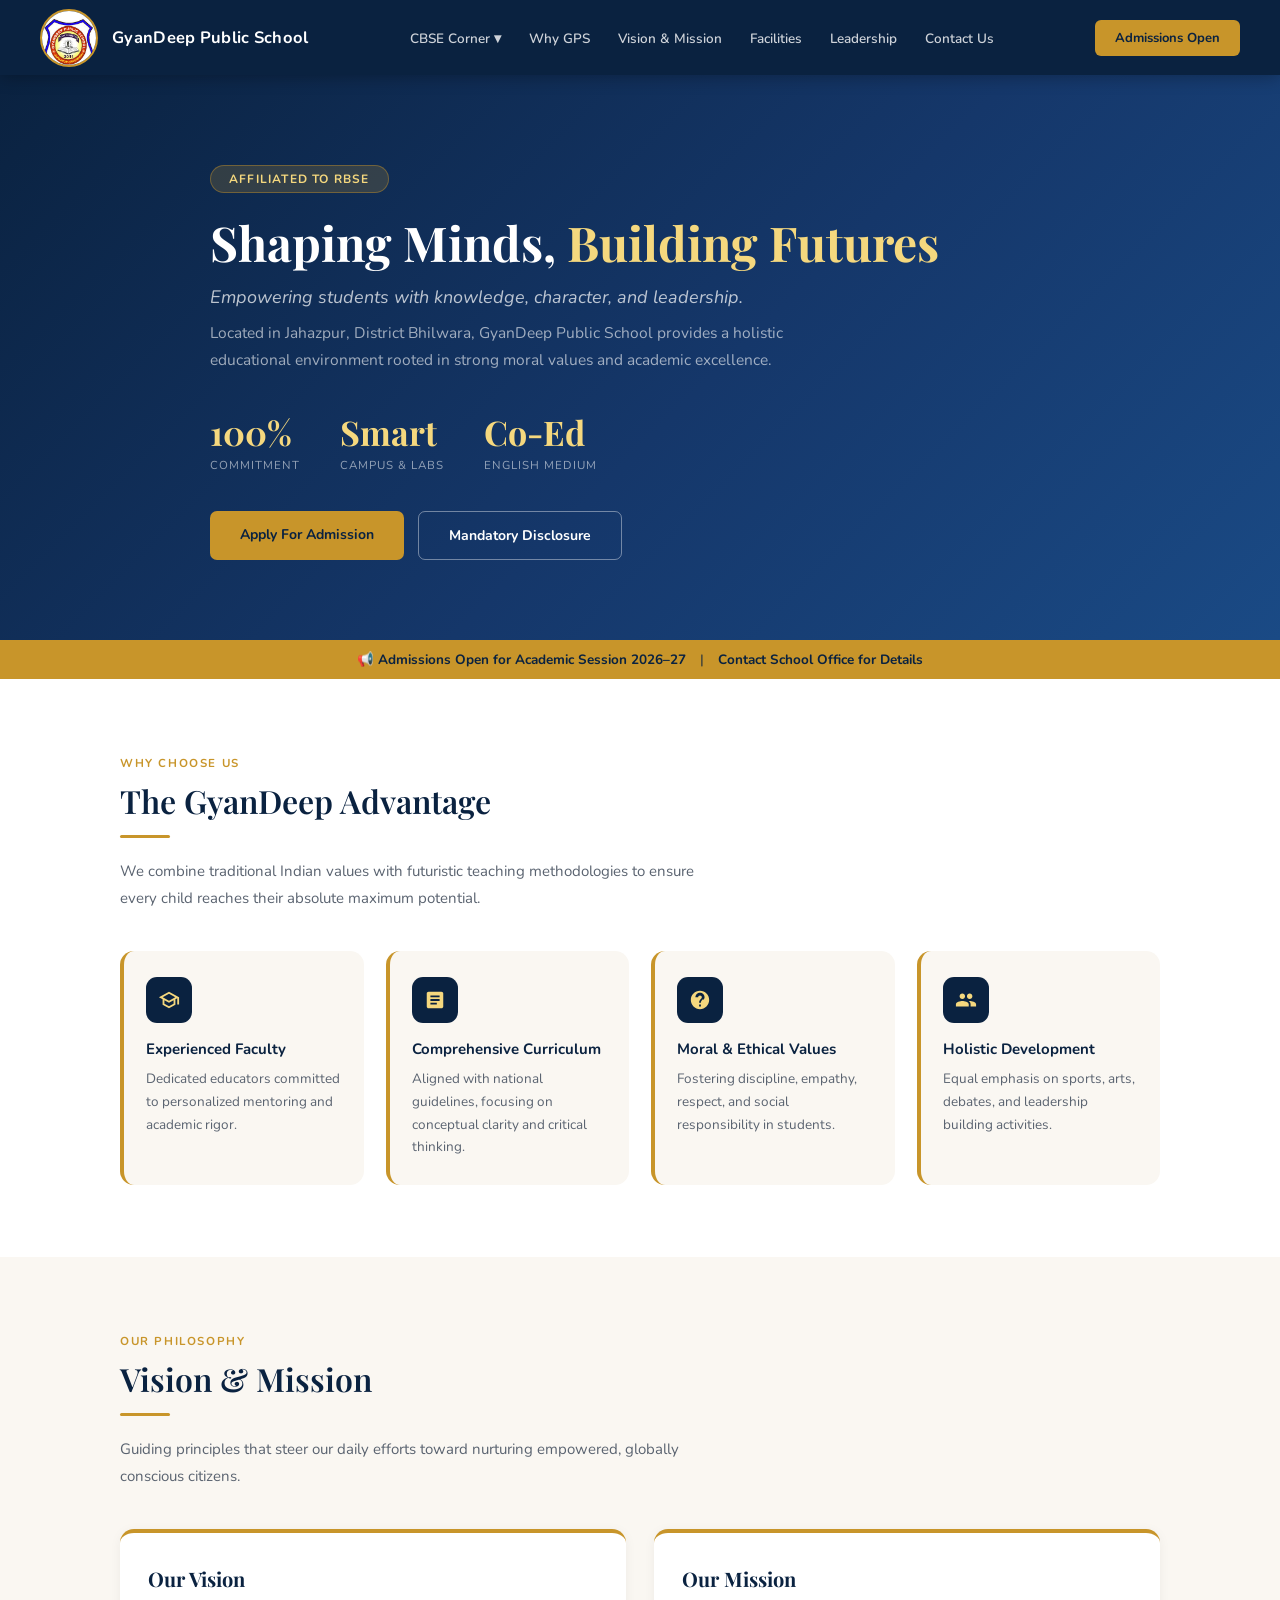
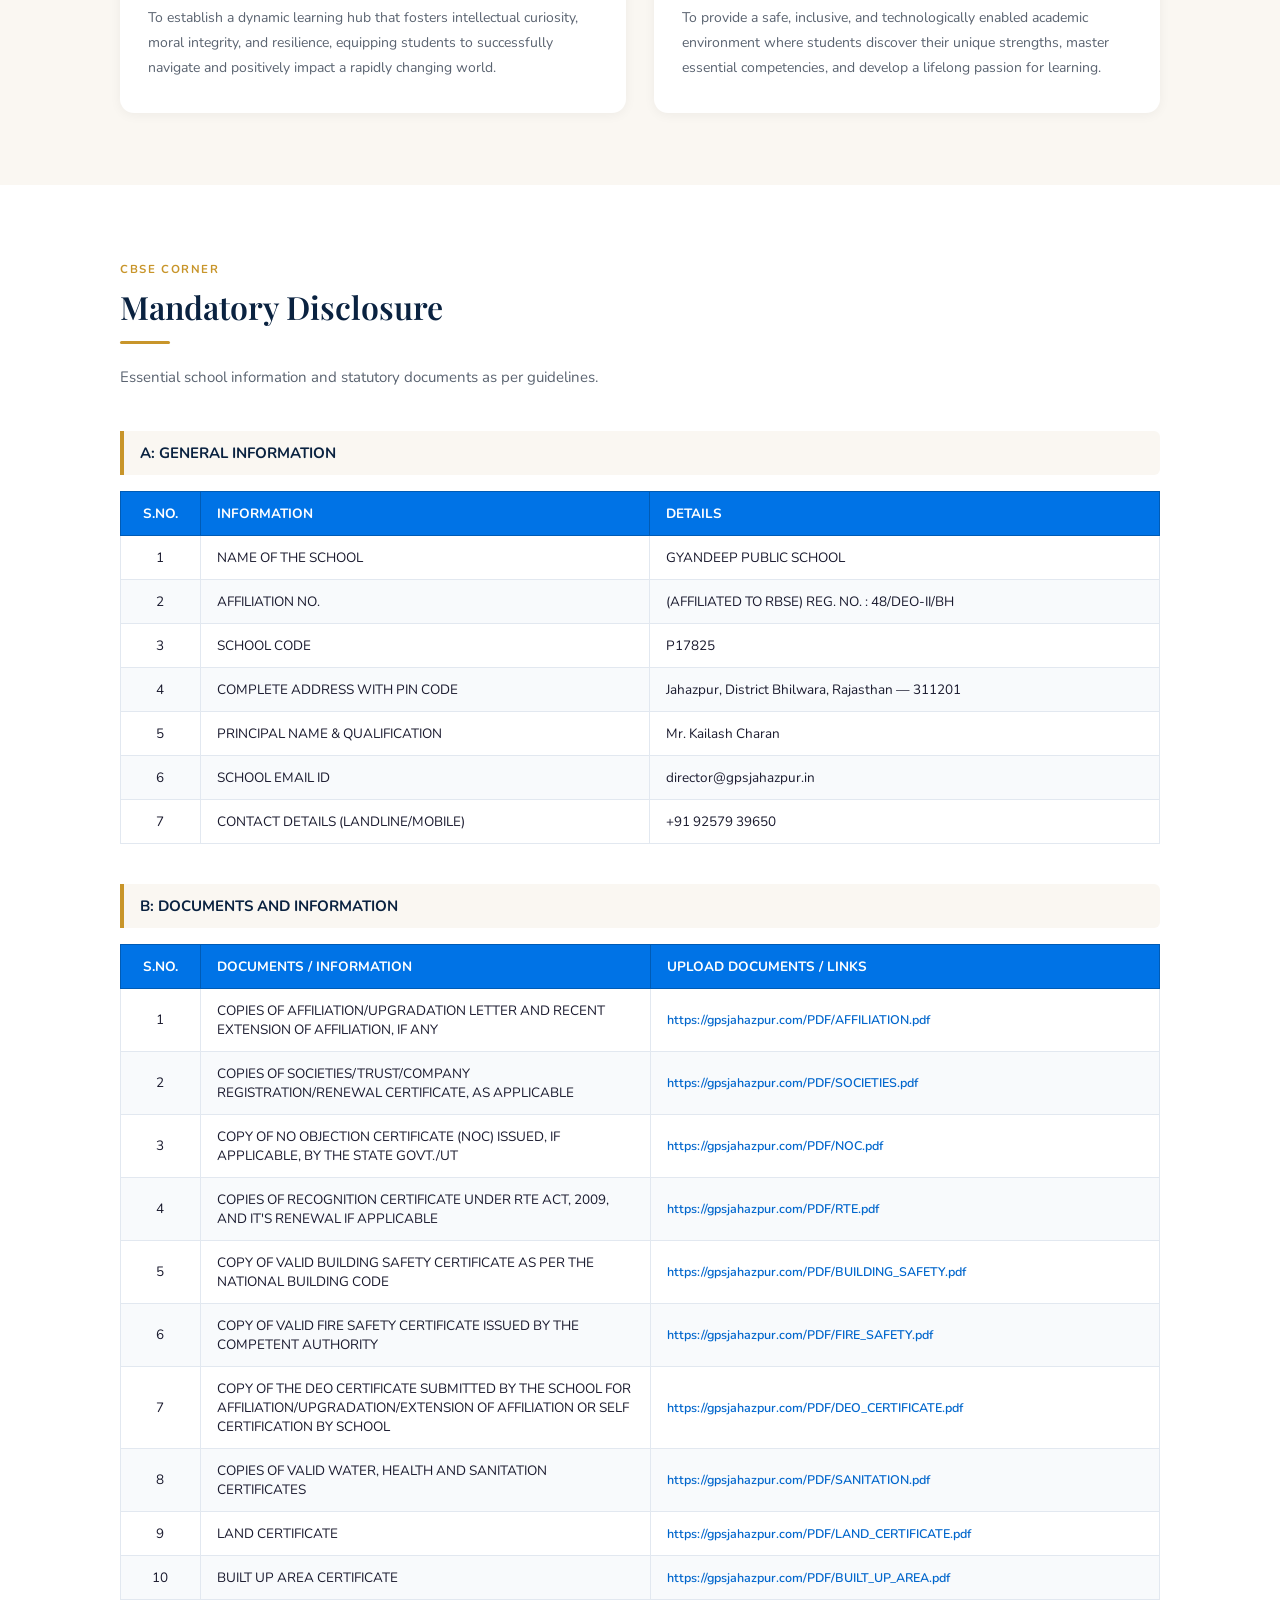
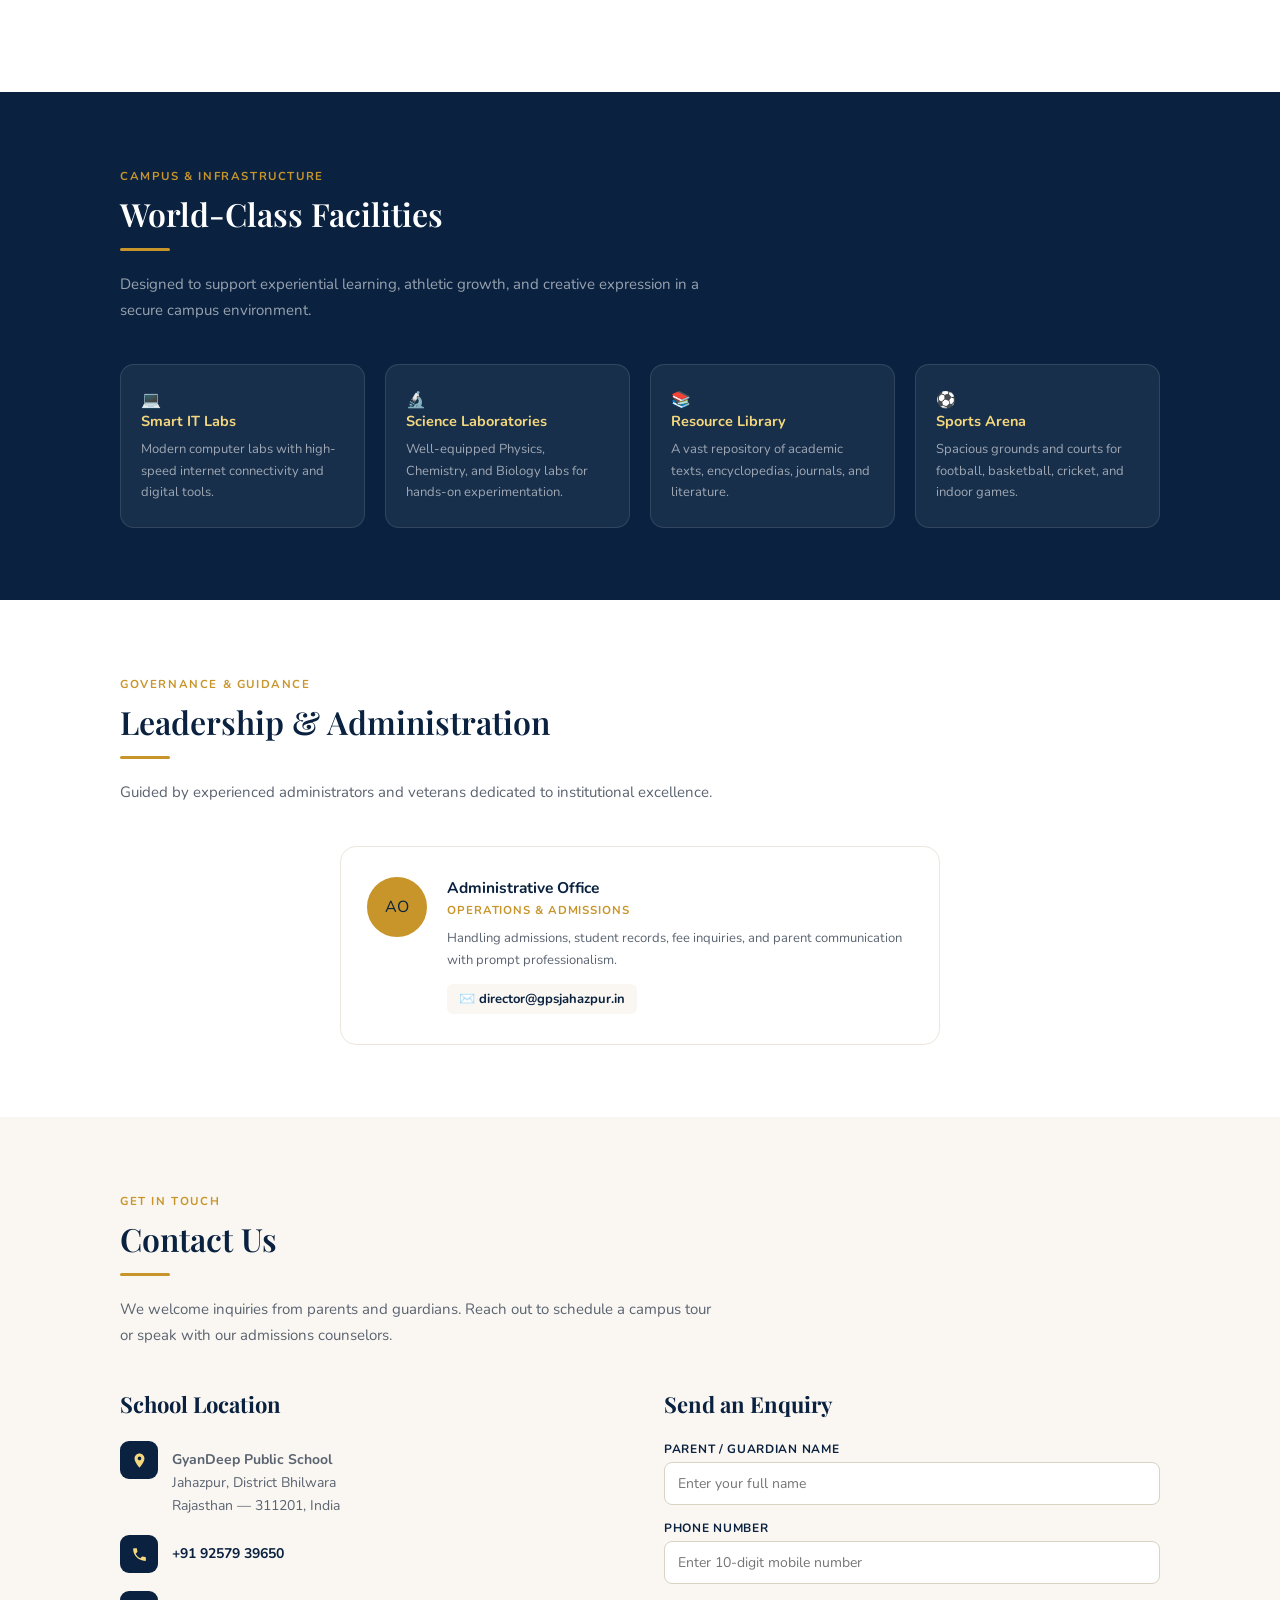
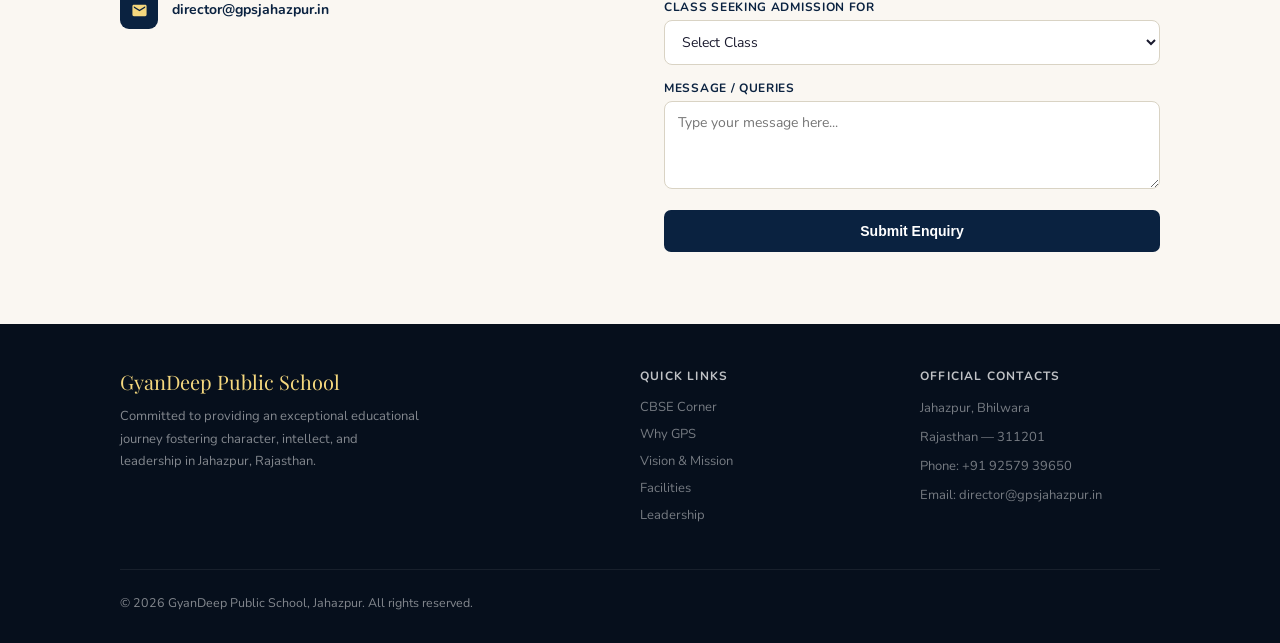
==== commit fcc4f056: "2ver2" ====
--- a/index.html
+++ b/index.html
@@ -171,8 +171,8 @@
               <tr><td>3</td><td>SCHOOL CODE</td><td>P17825</td></tr>
               <tr><td>4</td><td>COMPLETE ADDRESS WITH PIN CODE</td><td>Jahazpur, District Bhilwara, Rajasthan — 311201</td></tr>
               <tr><td>5</td><td>PRINCIPAL NAME & QUALIFICATION</td><td>Mr. Kailash Charan</td></tr>
-              <tr><td>6</td><td>SCHOOL EMAIL ID</td><td>admin@gpsjahazpur.in</td></tr>
-              <tr><td>7</td><td>CONTACT DETAILS (LANDLINE/MOBILE)</td><td>+91 92140 73500</td></tr>
+              <tr><td>6</td><td>SCHOOL EMAIL ID</td><td>director@gpsjahazpur.in</td></tr>
+              <tr><td>7</td><td>CONTACT DETAILS (LANDLINE/MOBILE)</td><td>+91 92579 39650</td></tr>
             </tbody>
           </table>
         </div>
@@ -240,49 +240,6 @@
                 <td>10</td>
                 <td>BUILT UP AREA CERTIFICATE</td>
                 <td><a href="https://gpsjahazpur.com/PDF/BUILT_UP_AREA.pdf" target="_blank" class="pdf-link">https://gpsjahazpur.com/PDF/BUILT_UP_AREA.pdf</a></td>
-              </tr>
-            </tbody>
-          </table>
-        </div>
-      </div>
-
-      <!-- C: Result and Academics -->
-      <div class="disclosure-block" style="margin-top: 40px;">
-        <div class="disclosure-table-title">C: RESULT AND ACADEMICS</div>
-        <div class="table-responsive">
-          <table class="disclosure-table">
-            <thead>
-              <tr>
-                <th>S.NO.</th>
-                <th>DOCUMENTS / INFORMATION</th>
-                <th>UPLOAD DOCUMENTS</th>
-              </tr>
-            </thead>
-            <tbody>
-              <tr>
-                <td>1</td>
-                <td>FEE STRUCTURE OF THE SCHOOL</td>
-                <td><a href="https://gpsjahazpur.com/PDF/FEE_STRUCTURE.pdf" target="_blank" class="pdf-link">https://gpsjahazpur.com/PDF/FEE_STRUCTURE.pdf</a></td>
-              </tr>
-              <tr>
-                <td>2</td>
-                <td>ANNUAL ACADEMIC CALENDAR</td>
-                <td><a href="https://gpsjahazpur.com/PDF/ACADEMIC_CALENDAR.pdf" target="_blank" class="pdf-link">https://gpsjahazpur.com/PDF/ACADEMIC_CALENDAR.pdf</a></td>
-              </tr>
-              <tr>
-                <td>3</td>
-                <td>LIST OF SCHOOL MANAGEMENT COMMITTEE (SMC)</td>
-                <td><a href="https://gpsjahazpur.com/PDF/COMMITTEE.pdf" target="_blank" class="pdf-link">https://gpsjahazpur.com/PDF/COMMITTEE.pdf</a></td>
-              </tr>
-              <tr>
-                <td>4</td>
-                <td>LIST OF PARENTS TEACHERS ASSOCIATION (PTA) MEMBERS</td>
-                <td><a href="https://gpsjahazpur.com/PDF/PTA.pdf" target="_blank" class="pdf-link">https://gpsjahazpur.com/PDF/PTA.pdf</a></td>
-              </tr>
-              <tr>
-                <td>5</td>
-                <td>LAST THREE-YEAR RESULT OF THE BOARD EXAMINATION AS PER APPLICABILITY</td>
-                <td><a href="https://gpsjahazpur.com/PDF/LAST3YEAR_RESULTS.pdf" target="_blank" class="pdf-link">https://gpsjahazpur.com/PDF/LAST3YEAR_RESULTS.pdf</a></td>
               </tr>
             </tbody>
           </table>
@@ -340,7 +297,7 @@
             <h3>Administrative Office</h3>
             <div class="role">Operations & Admissions</div>
             <p>Handling admissions, student records, fee inquiries, and parent communication with prompt professionalism.</p>
-            <a href="mailto:admin@gpsjahazpur.in" class="phone">✉️ admin@gpsjahazpur.in</a>
+            <a href="mailto:director@gpsjahazpur.in" class="phone">✉️ director@gpsjahazpur.in</a>
           </div>
         </div>
       </div>
@@ -370,14 +327,14 @@
             <div class="contact-icon">
               <svg viewBox="0 0 24 24"><path d="M6.62 10.79c1.44 2.83 3.76 5.14 6.59 6.59l2.2-2.2c.27-.27.67-.36 1.02-.24 1.12.37 2.33.57 3.57.57.55 0 1 .45 1 1V20c0 .55-.45 1-1 1-9.39 0-17-7.61-17-17 0-.55.45-1 1-1h3.5c.55 0 1 .45 1 1 0 1.25.2 2.45.57 3.57.11.35.03.74-.25 1.02l-2.2 2.2z"/></svg>
             </div>
-            <p><a href="tel:+919214073500">+91 92140 73500</a></p>
+            <p><a href="tel:+919257939650">+91 92579 39650</a></p>
           </div>
 
           <div class="contact-row">
             <div class="contact-icon">
               <svg viewBox="0 0 24 24"><path d="M20 4H4c-1.1 0-1.99.9-1.99 2L2 18c0 1.1.9 2 2 2h16c1.1 0 2-.9 2-2V6c0-1.1-.9-2-2-2zm0 4l-8 5-8-5V6l8 5 8-5v2z"/></svg>
             </div>
-            <p><a href="mailto:admin@gpsjahazpur.in">admin@gpsjahazpur.in</a></p>
+            <p><a href="mailto:director@gpsjahazpur.in">director@gpsjahazpur.in</a></p>
           </div>
         </div>
 
@@ -432,8 +389,8 @@
           <h4>Official Contacts</h4>
           <p>Jahazpur, Bhilwara</p>
           <p>Rajasthan — 311201</p>
-          <p>Phone: +91 92140 73500</p>
-          <p>Email: admin@gpsjahazpur.in</p>
+          <p>Phone: +91 92579 39650</p>
+          <p>Email: director@gpsjahazpur.in</p>
         </div>
       </div>
       <div class="footer-bottom">
--- a/style.css
+++ b/style.css
@@ -557,12 +557,10 @@
   background-color: #f8fafc;
 }
 
-/* Force affiliation number or text to stay on a single line */
 .nowrap-text {
   white-space: nowrap;
 }
 
-/* Explicit column widths for precise layout */
 .disclosure-table th:nth-child(1),
 .disclosure-table td:nth-child(1) {
   width: 80px;
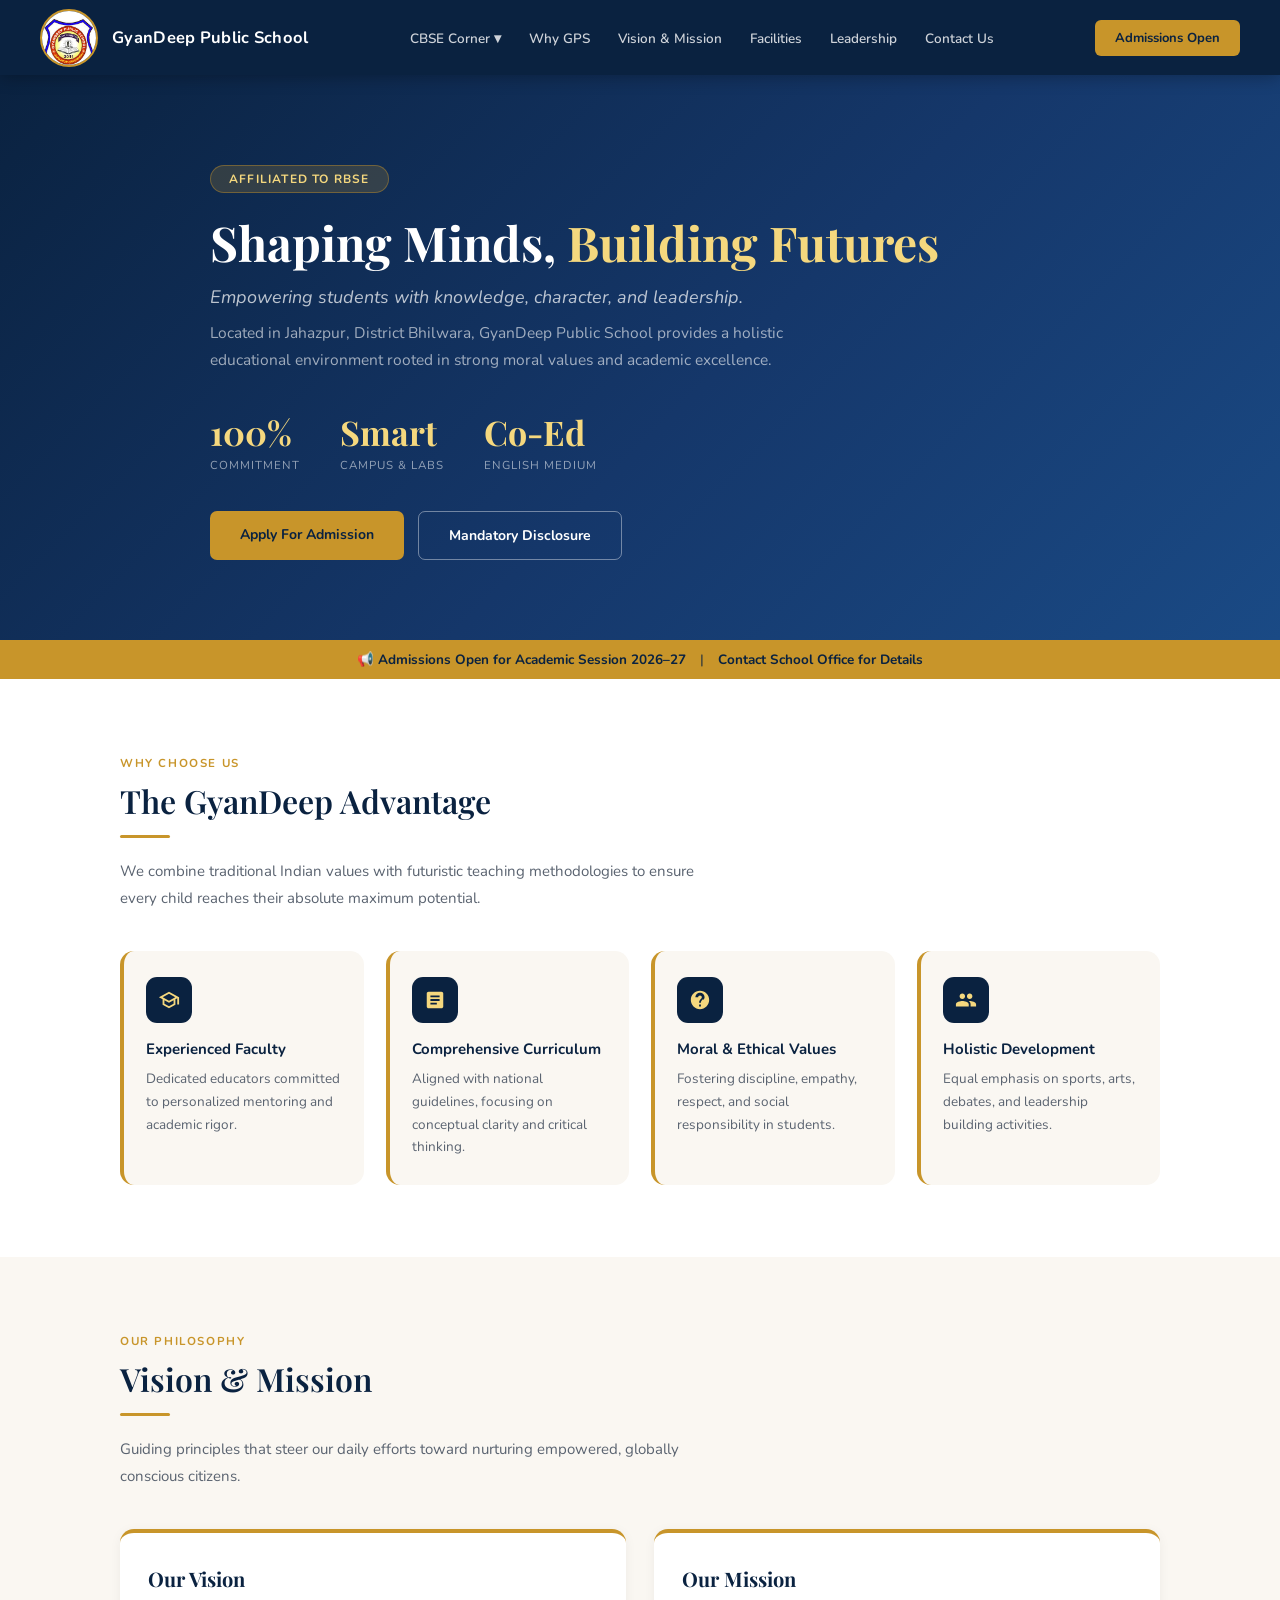
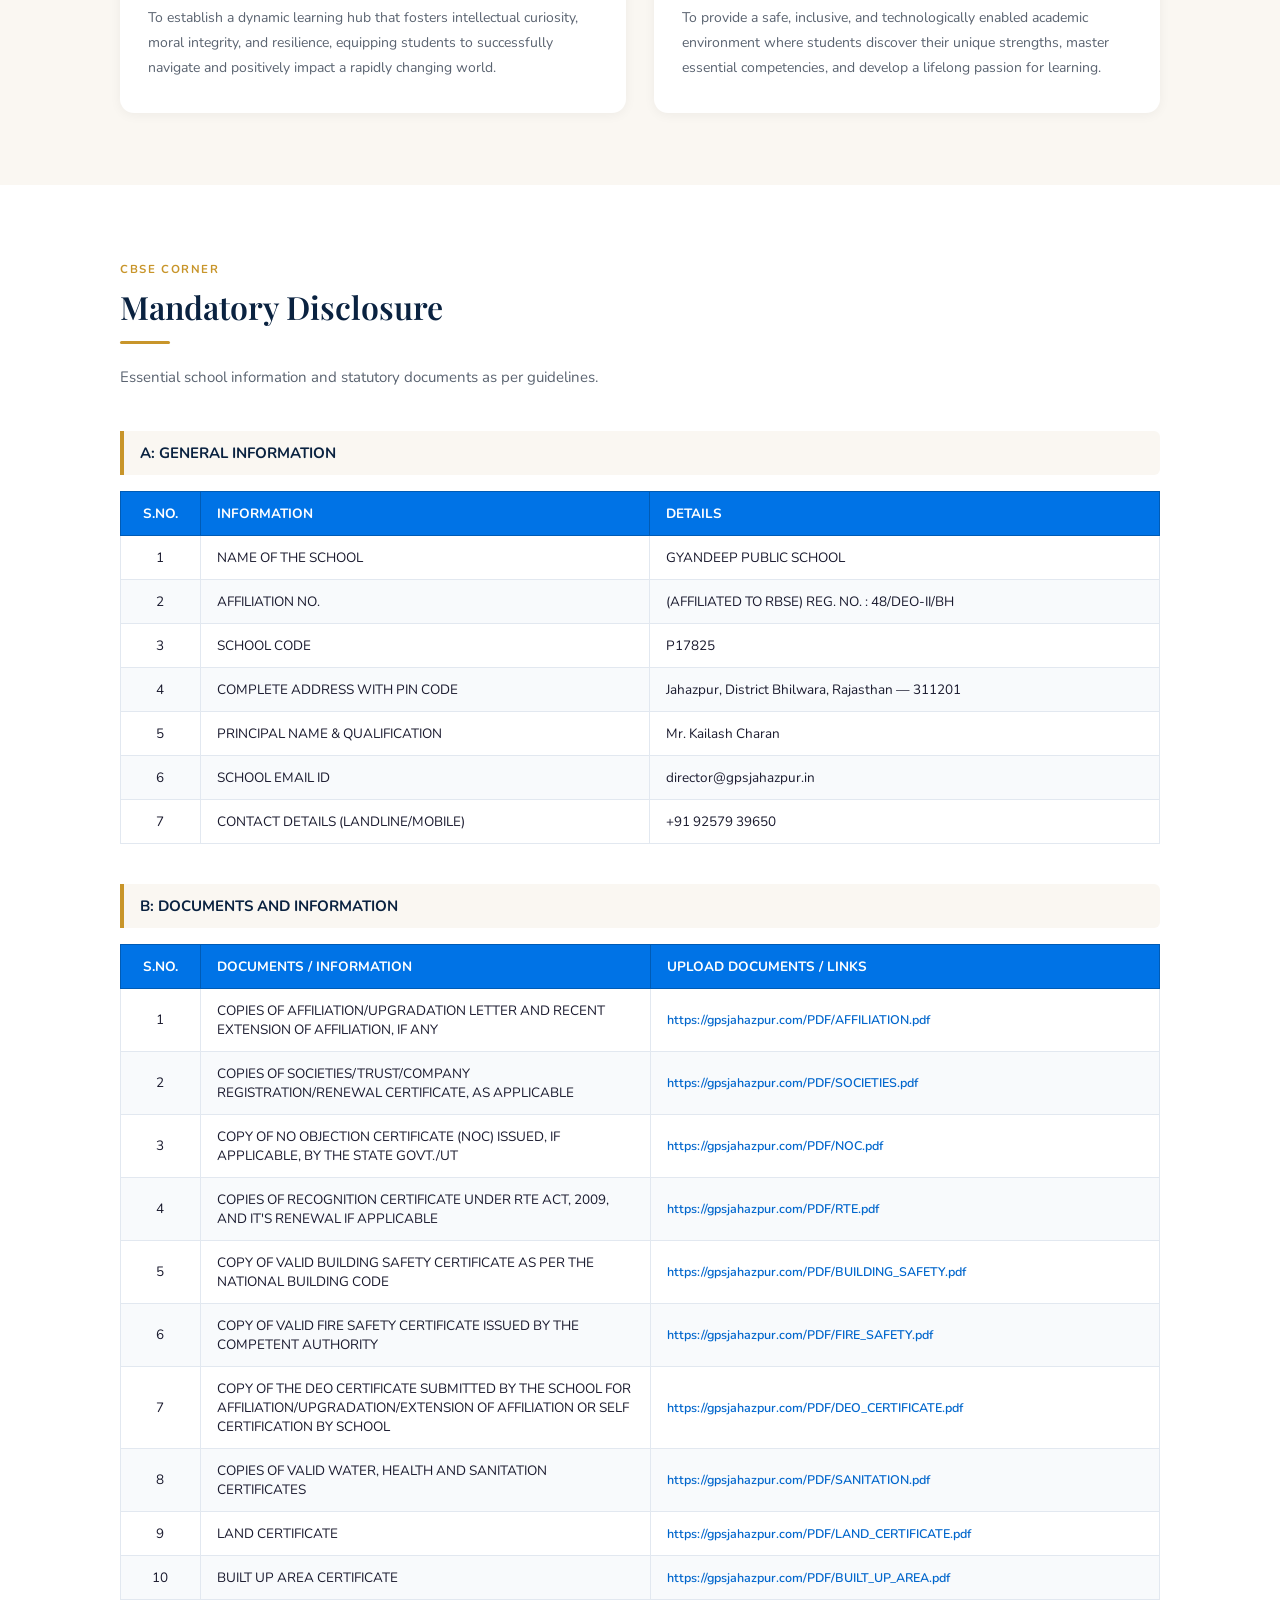
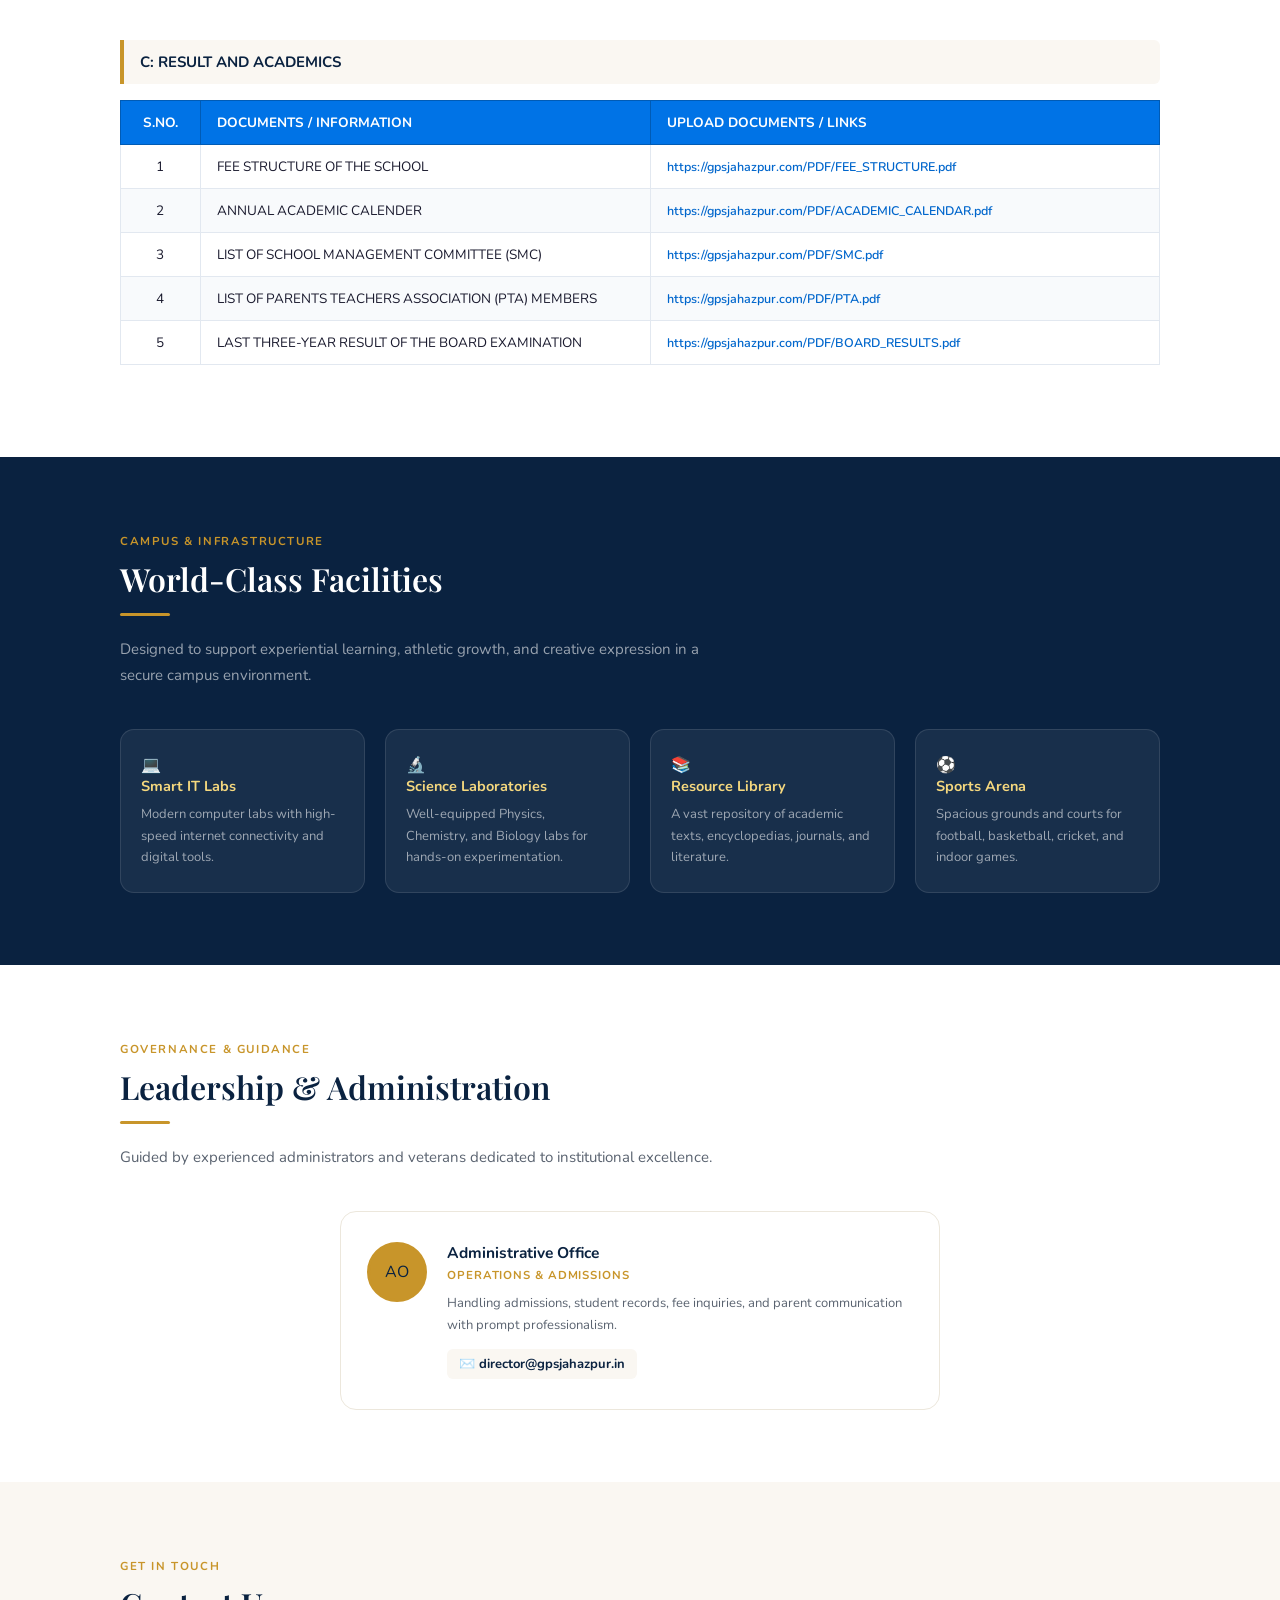
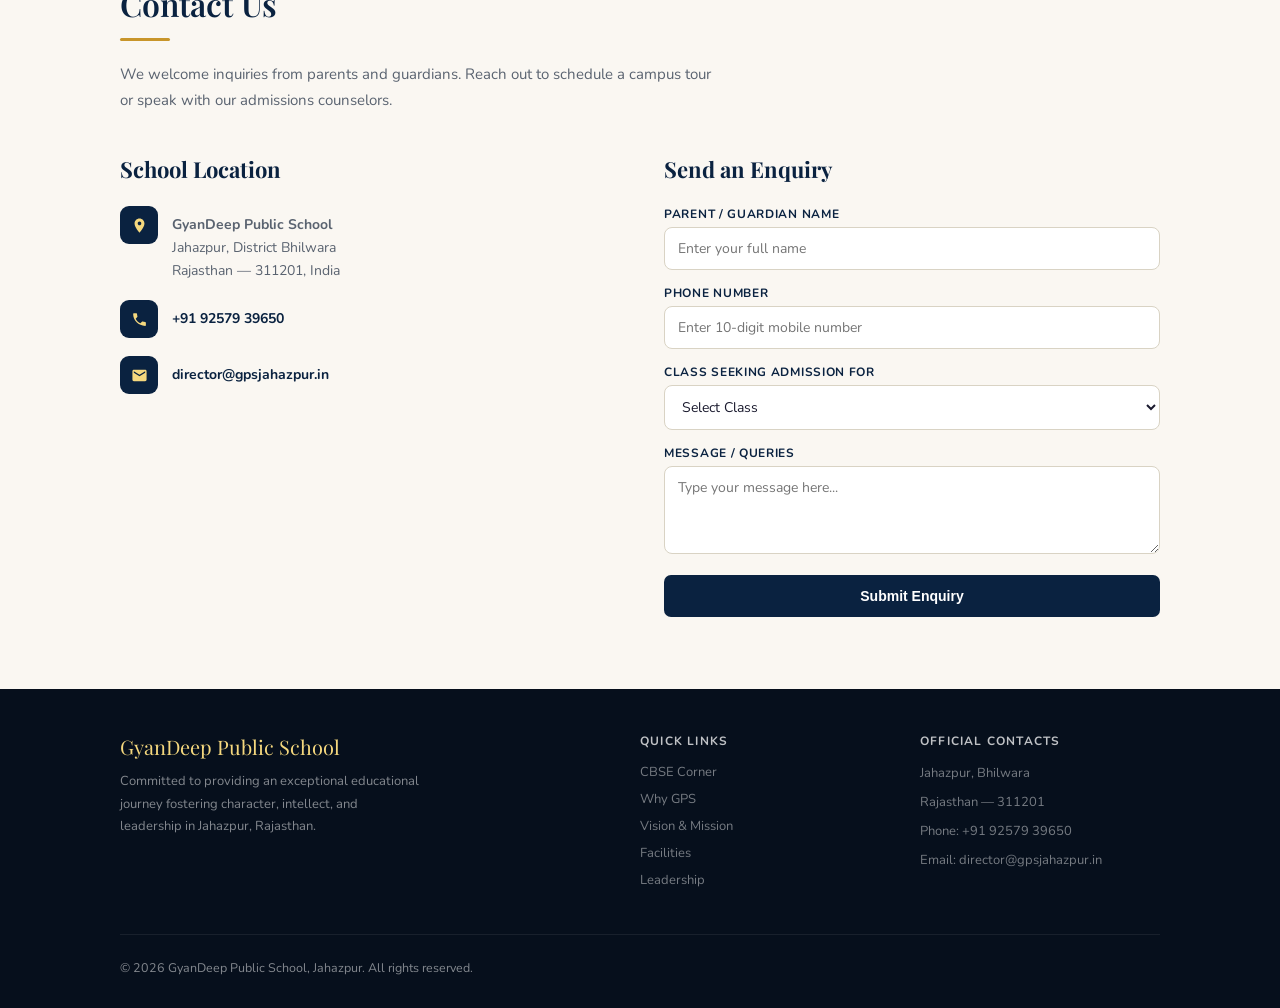
==== commit edb02692: "Add result and academics disclosure section" ====
--- a/index.html
+++ b/index.html
@@ -246,6 +246,49 @@
         </div>
       </div>
 
+      <!-- C: Result and Academics -->
+      <div class="disclosure-block" style="margin-top: 40px;">
+        <div class="disclosure-table-title">C: RESULT AND ACADEMICS</div>
+        <div class="table-responsive">
+          <table class="disclosure-table">
+            <thead>
+              <tr>
+                <th>S.NO.</th>
+                <th>DOCUMENTS / INFORMATION</th>
+                <th>UPLOAD DOCUMENTS / LINKS</th>
+              </tr>
+            </thead>
+            <tbody>
+              <tr>
+                <td>1</td>
+                <td>FEE STRUCTURE OF THE SCHOOL</td>
+                <td><a href="https://gpsjahazpur.com/PDF/FEE_STRUCTURE.pdf" target="_blank" class="pdf-link">https://gpsjahazpur.com/PDF/FEE_STRUCTURE.pdf</a></td>
+              </tr>
+              <tr>
+                <td>2</td>
+                <td>ANNUAL ACADEMIC CALENDER</td>
+                <td><a href="https://gpsjahazpur.com/PDF/ACADEMIC_CALENDAR.pdf" target="_blank" class="pdf-link">https://gpsjahazpur.com/PDF/ACADEMIC_CALENDAR.pdf</a></td>
+              </tr>
+              <tr>
+                <td>3</td>
+                <td>LIST OF SCHOOL MANAGEMENT COMMITTEE (SMC)</td>
+                <td><a href="https://gpsjahazpur.com/PDF/SMC.pdf" target="_blank" class="pdf-link">https://gpsjahazpur.com/PDF/SMC.pdf</a></td>
+              </tr>
+              <tr>
+                <td>4</td>
+                <td>LIST OF PARENTS TEACHERS ASSOCIATION (PTA) MEMBERS</td>
+                <td><a href="https://gpsjahazpur.com/PDF/PTA.pdf" target="_blank" class="pdf-link">https://gpsjahazpur.com/PDF/PTA.pdf</a></td>
+              </tr>
+              <tr>
+                <td>5</td>
+                <td>LAST THREE-YEAR RESULT OF THE BOARD EXAMINATION</td>
+                <td><a href="https://gpsjahazpur.com/PDF/BOARD_RESULTS.pdf" target="_blank" class="pdf-link">https://gpsjahazpur.com/PDF/BOARD_RESULTS.pdf</a></td>
+              </tr>
+            </tbody>
+          </table>
+        </div>
+      </div>
+
     </div>
   </section>
 
